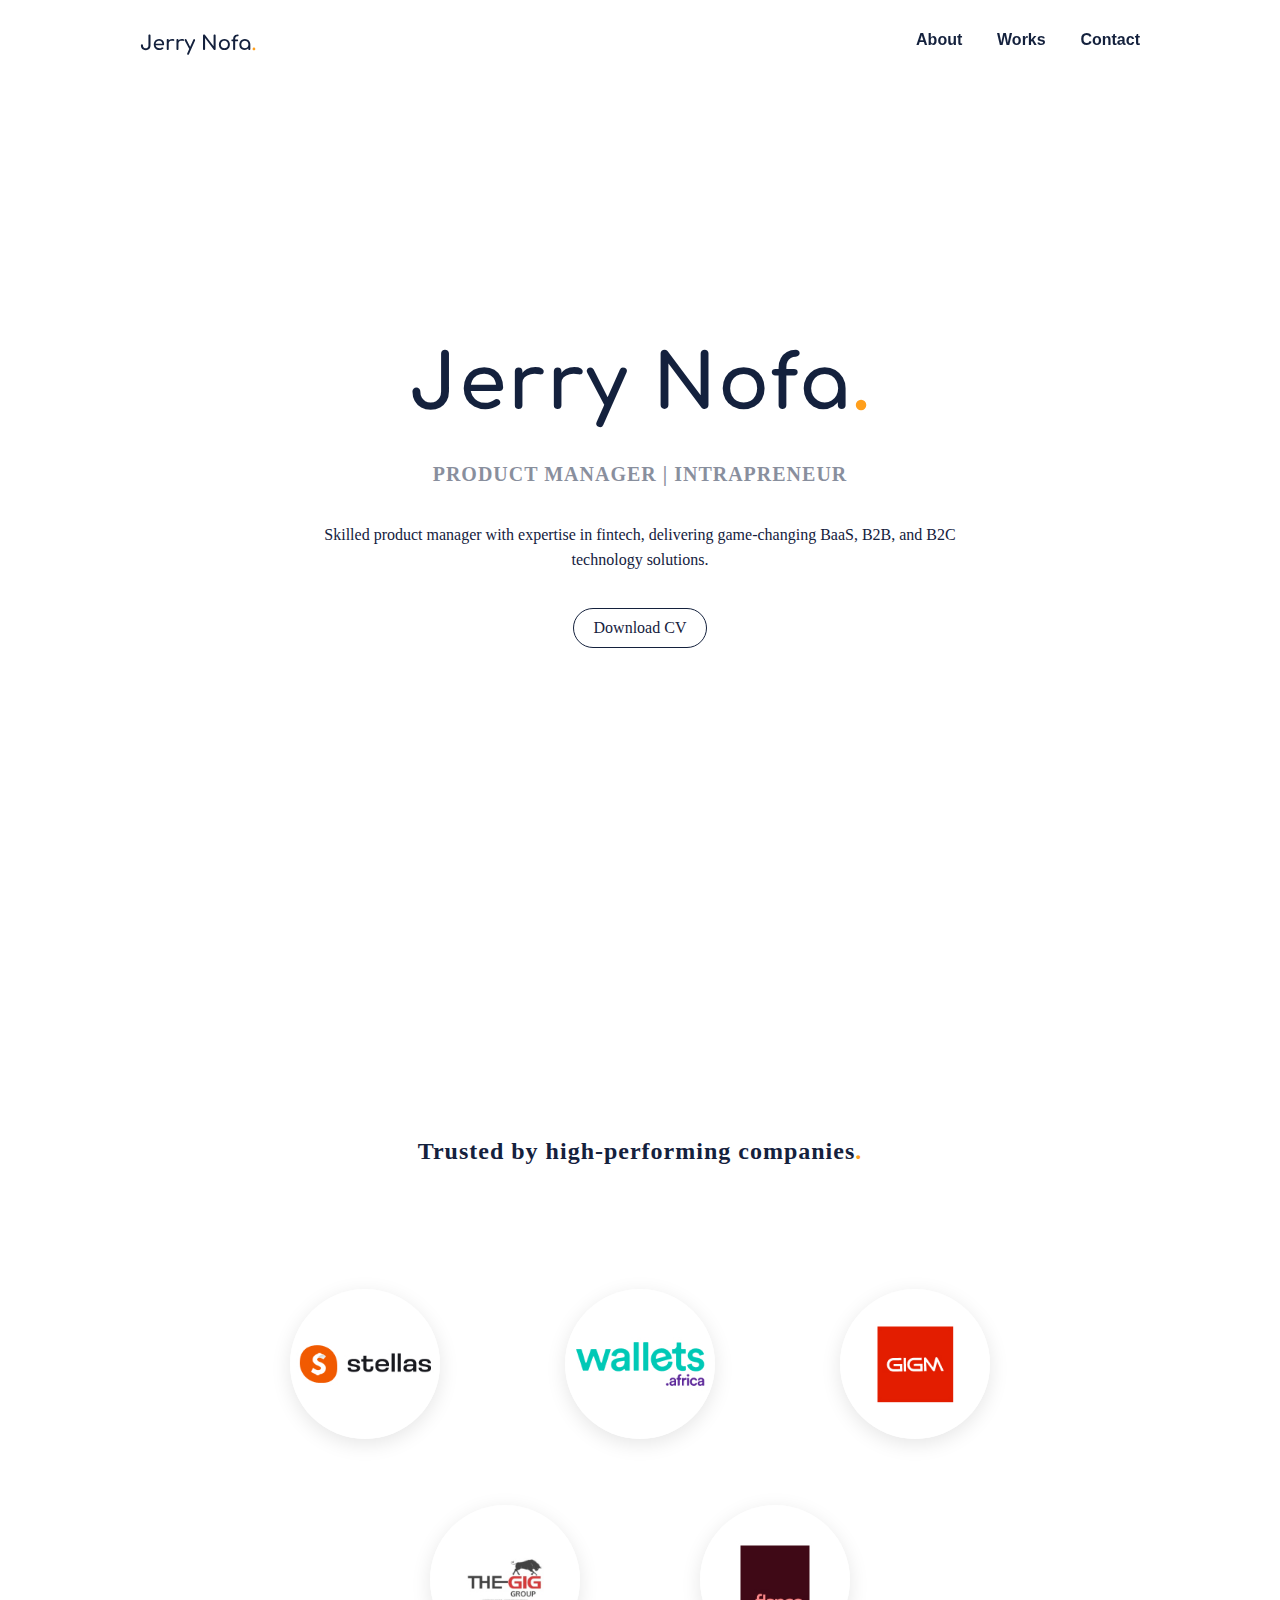
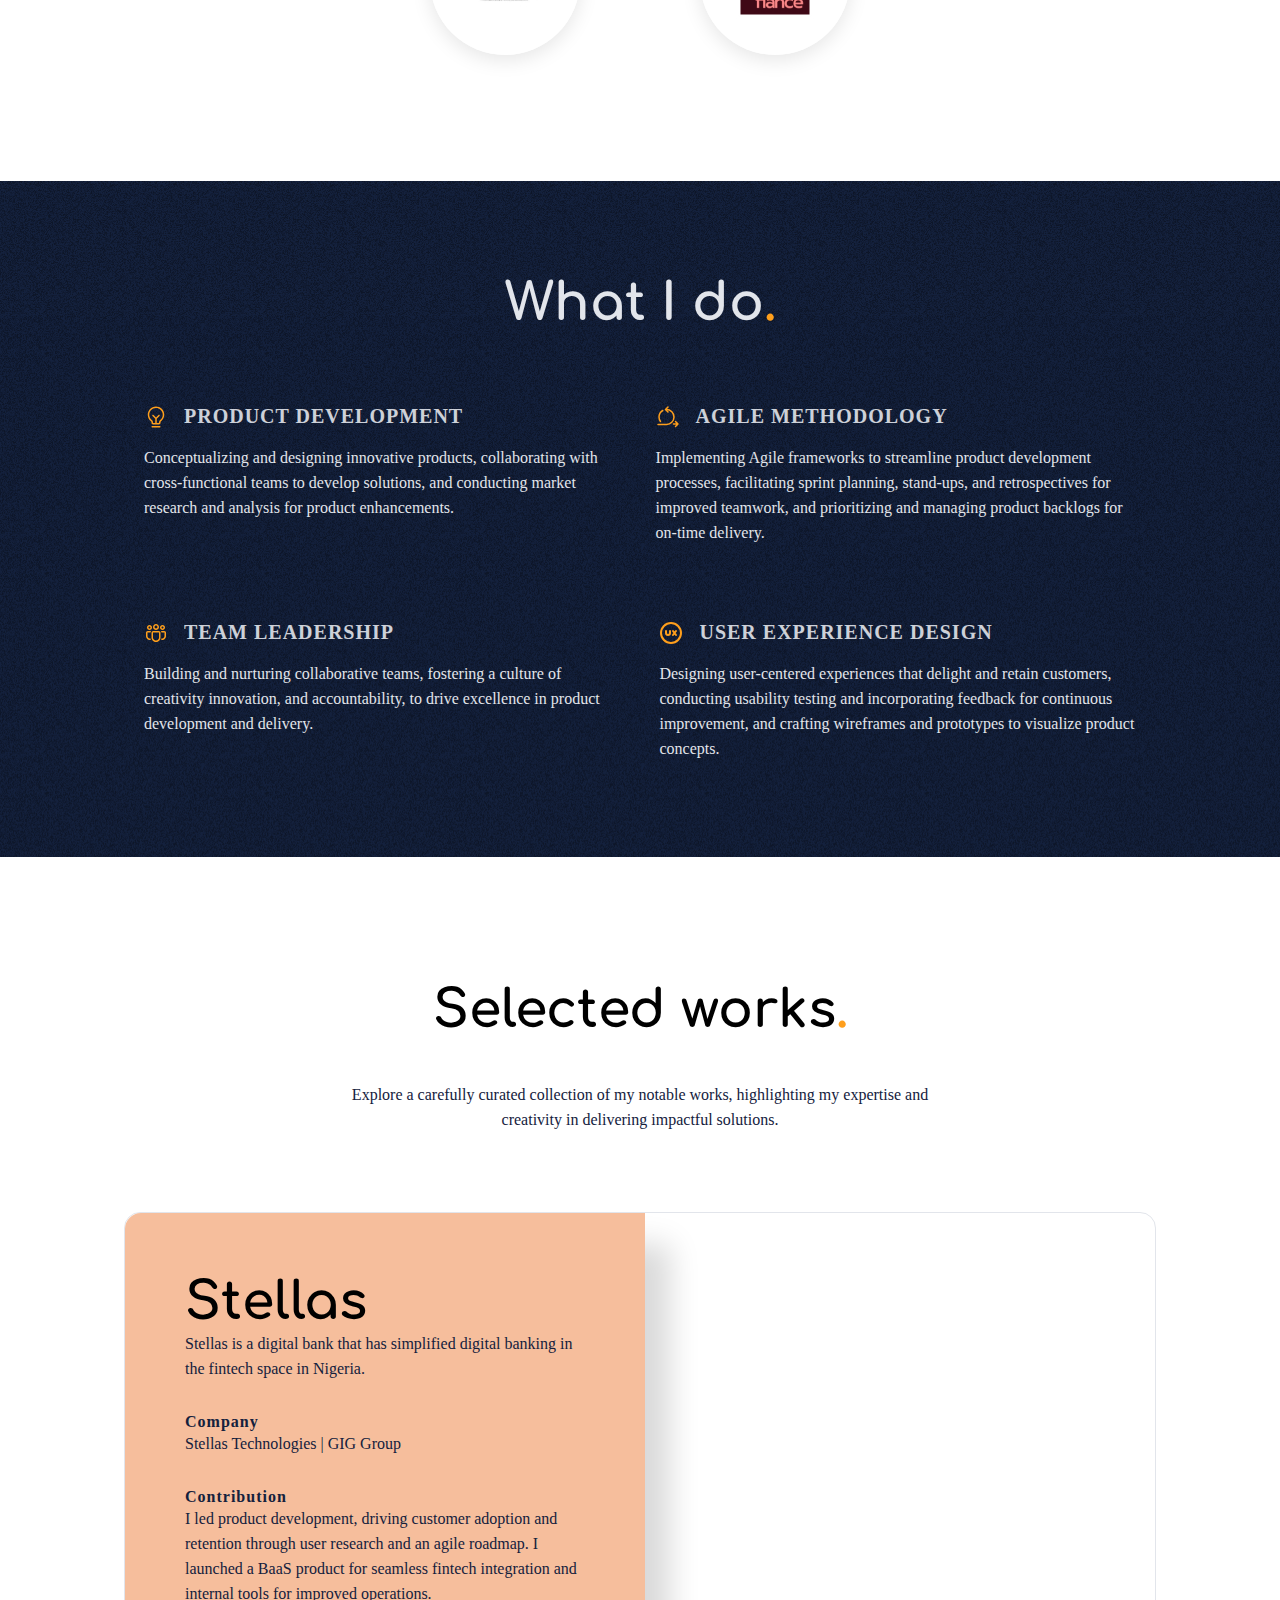
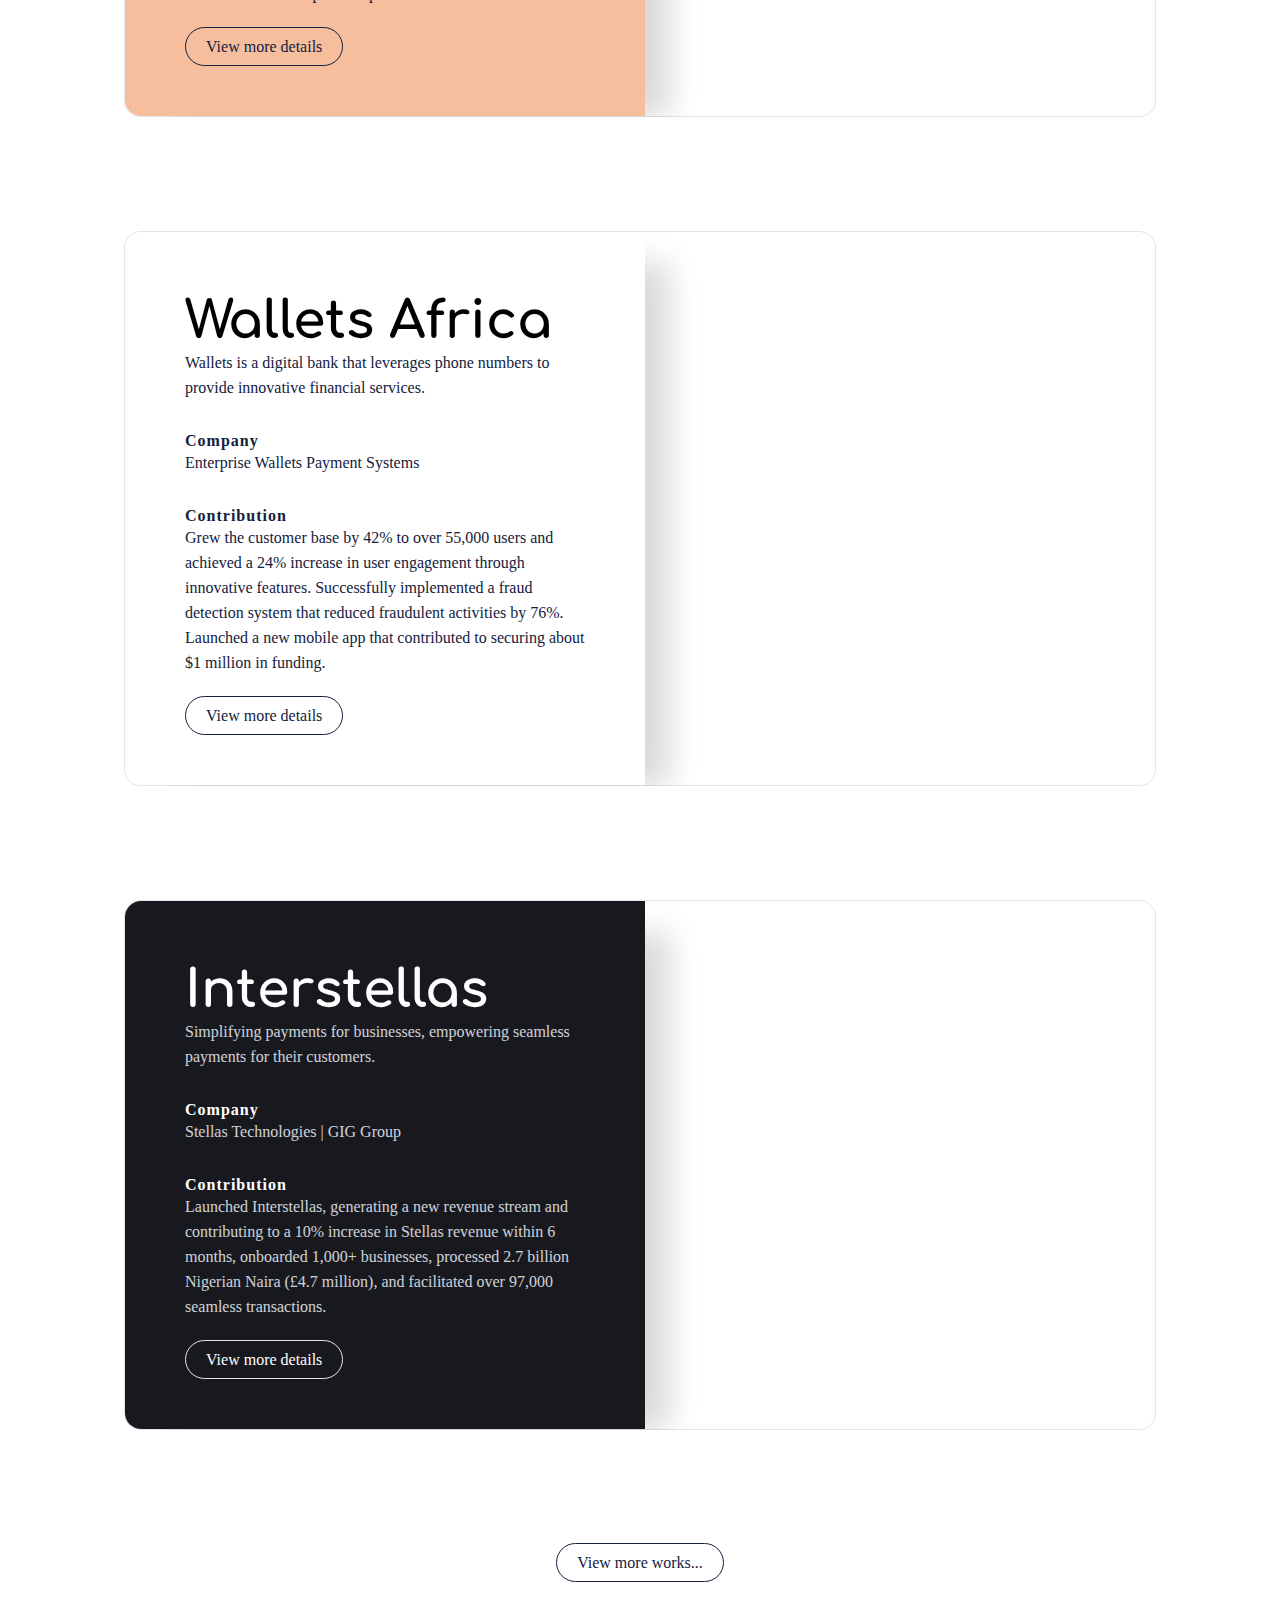
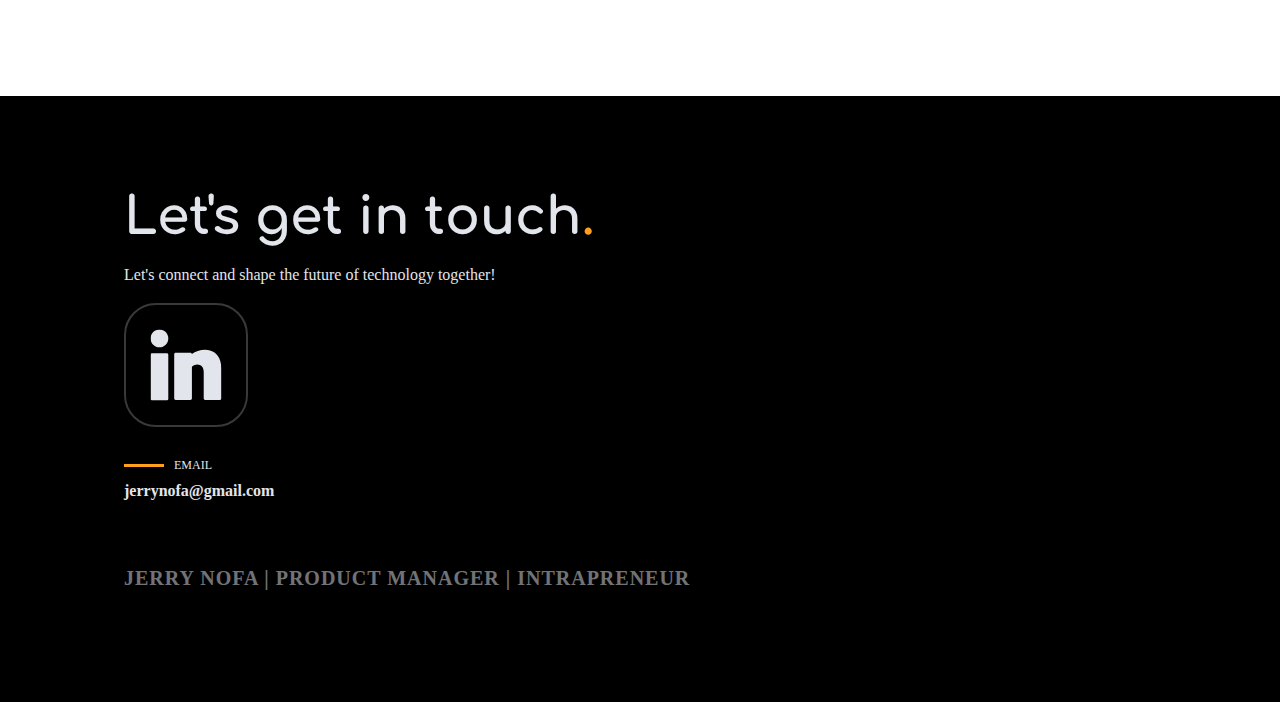
==== index.html @ faca5a25 "Add files via upload" ====
<!DOCTYPE html>
<html lang="en">
<head>
    <meta charset="UTF-8">
    <meta http-equiv="X-UA-Compatible" content="IE=edge">
    <meta name="viewport" content="width=device-width, initial-scale=1.0">
    <title>Jerry Nofa Animashaun - Product Manger Portfolio</title>
    <meta name="keywords" content="Jerry Nofa, Product Manager, Senior Product Manager, Product Lead">
    <meta name="description" content="Explore my portfolio of successful product launches, user-centered designs, and revenue-driven strategies.">
    <meta property="og:title" content="Jerry Nofa Animashaun - Product Manger Portfolio" />
    <meta property="og:type" content="Explore my portfolio of successful product launches, user-centered designs, and revenue-driven strategies." />
    <meta property="og:url" content="https://jerrynofa.com" />
    <meta property="og:image" href="featured-image.jpg" />

    <meta name="twitter:title" content="Jerry Nofa Animashaun - Product Manger Portfolio">
    <meta name="twitter:description" content="Explore my portfolio of successful product launches, user-centered designs, and revenue-driven strategies.">
    <meta name="twitter:image" href=" featured-image.jpg">
    <meta name="twitter:card" content="summary_large_image">


    <!-- <link rel="stylesheet" href="newstyle.css"> -->
    <link rel="stylesheet" href="style.css">
    <link rel="stylesheet" href="mobile.css">
    <link rel="stylesheet" href="tablet.css">
    <link rel="stylesheet" href="large-screen.css">
    <link rel="preconnect" href="https://fonts.googleapis.com">
    <link rel="preconnect" href="https://fonts.gstatic.com" crossorigin>
    <link href="https://fonts.googleapis.com/css2?family=Assistant:wght@300;400;600&display=swap" rel="stylesheet">
    <link rel="stylesheet" type="text/css" href="//fonts.googleapis.com/css?family=Comfortaa" />
    <link href="https://fonts.cdnfonts.com/css/montserrat" rel="stylesheet">
    <link rel="icon" href="favicon.ico">
    <link rel="apple-touch-icon" href="favicon.ico">
    <link rel="shortcut icon" type="image/svg" href="favicon.ico">
                

</head>
<body>

    <header>
        <div class="logo">
            <a href="index.html"><img src="logo.svg" alt="Jerry Nofa"></a>
        </div>
        <div class="nav">
            <ul>
                <li><a href="about.html">About</a></li>
                <li><a href="works.html">Works</a></li>
                <li><a href="contact.html">Contact</a></li>
            </ul>

        </div>    
    </header>
    <main id="showcase">
        <div class="showcase-content">
            <h1 class="l-heading">Jerry  Nofa<span>.</span></h1>
            <!-- <h1 class="l-heading">Animashaun<span>.</span></h1> -->
            <h3>PRODUCT MANAGER 
                | INTRAPRENEUR
            </h3>
            <p>Skilled product manager with expertise in fintech, delivering game-changing BaaS, B2B, and B2C technology solutions.</p>
            <a class="btn" href="https://drive.google.com/file/d/1vL6DTdF79Qw8B9v9uAaAuXHYg80Ve4a2/view?usp=sharing" target="_blank">Download CV</a> 
        </div>
    </main>

<!-- Company Section -->

    <section class="companies-section">
        <!-- <div class="companies-bg">
            <img class="rectangle" src="rectangle.svg" alt="">            
            <img class="mat" src="mat.svg" alt="">
        </div> -->


        <div class="companies-container">
            <div class="company-text-wrapper">
                <h3>Trusted by high-performing companies<span>.</span></h3>
            </div>
            <div class="company-logo-wrapper">
                <div class="company-logo-top">
                    <div class="company-logo-stellas ">
                        <img class="brand-logo" src="logo-stellas.jpg" alt="">
                    </div>
                    <div class="company-logo-wallets">
                        <img class="brand-logo" src="logo-wallets.jpg" alt="">
                    </div>
                    <div class="company-logo-gigm">
                        <img class="brand-logo" src="logo-gigm.jpg" alt="">
                    </div>
                </div>
                <div class="company-logo-bottom">
                    <div class="company-logo-stellas">
                        <img class="brand-logo" src="logo-gig-group.jpg" alt="">
                    </div>
                    <div class="company-logo-wallets">
                        <img class="brand-logo" src="logo-flance.jpg" alt="">
                    </div>
                </div>
            </div>
        </div>

    </section>
    <section id="what">
        <div class="container">
            <h2 class="m-heading text-center">What I do<span>.</span></h2>
            <div class="items">
                <div class="item">
                    <div class="head"><img src="lightbulb-yellow.svg" alt=""><h3 class="text-white"> PRODUCT DEVELOPMENT</h3>
                    </div>
                    
                    <P>Conceptualizing and designing innovative products, collaborating with cross-functional teams to develop solutions, and conducting market research and analysis for product enhancements.</P>
                </div>
                <div class="item">
                    <div class="head">
                        <img src="agile.svg" alt=""><h3 class="text-white">AGILE METHODOLOGY</h3>
                    </div>
                    <p>Implementing Agile frameworks to streamline product development processes, facilitating sprint planning, stand-ups, and retrospectives for improved teamwork, and prioritizing and managing product backlogs for on-time delivery.</p>
            
                </div>
            </div>
            <div class="items">
                <div class="item">
                    <div class="head"><img src="team-yellow.svg" alt=""><h3 class="text-white"> TEAM LEADERSHIP</h3>
                    </div>
                    
                    <P>Building and nurturing collaborative teams, fostering a culture of creativity innovation, and accountability, to drive excellence in product development and delivery.</P>
                </div>
                <div class="item">
                    <div class="head">
                        <img src="ux.svg" alt=""><h3 class="text-white">USER EXPERIENCE DESIGN</h3>
                    </div>
                    <p>Designing user-centered experiences that delight and retain customers, conducting usability testing and incorporating feedback for continuous improvement, and crafting wireframes and prototypes to visualize product concepts.</p>
            
                </div>
            </div>
        </div>

    </section>
    <section class="works">
        <div class="container">
                <div class="main-text">
                    <h2 class="m-heading text-center">Selected works<span>.</span></h2>
                    <p class="text-center">Explore a carefully curated collection of my notable works, highlighting my expertise and creativity in delivering impactful solutions.
                </div>
            <div class="items">
                <div class="items-container">
                    <div class="work-1">
                        <div class="text">
                         <h2 class="m-heading">Stellas</h2>
                            <p>Stellas is a digital bank that has simplified digital banking in the fintech space in Nigeria.</p>
                            <h4 class="p-bold">Company</h4>
                            <p>Stellas Technologies | GIG Group</p>
                            <h4 class="p-bold">Contribution</h4>
                            <p>I led product development, driving customer adoption and retention through user research and an agile roadmap. I launched a BaaS product for seamless fintech integration and internal tools for improved operations.</p>
                            <a class="btn" href="stellas.html">View more details</a>
                        </div>
                        <div class="work-image">
                            <!-- <img src="Stellas-work.jpg" alt="Stellas Bank https://stellasbank.com/ "> -->
                        </div>

                    </div>
                </div>
                <div class="items-container">
                    <div class="work-2">
                        <div class="text">
                         <h2 class="m-heading">Wallets Africa</h2>
                            <p>Wallets is a digital bank that leverages phone numbers to provide innovative financial services.</p>
                            <h4 class="p-bold">Company</h4>
                            <p>Enterprise Wallets Payment Systems</p>
                            <h4 class="p-bold">Contribution</h4>
                            <p>Grew the customer base by 42% to over 55,000 users and achieved a 24% increase in user engagement through innovative features. Successfully implemented a fraud detection system that reduced fraudulent activities by 76%. Launched a new mobile app that contributed to securing about $1 million in funding.</p>
                            <a class="btn" href="wallets-africa.html">View more details</a>
                        </div>
                        <div class="work-image">
                            <!-- <img src="wallets-work.jpg" alt="Wallets Africa https://wallets.africa/ "> -->
                        </div>
                

                    </div>
                </div>
                <div class="items-container">
                    <div class="work-3">
                        <div class="text">
                         <h2 class="m-heading-white">Interstellas</h2>
                            <p class="text-white">Simplifying payments for businesses, empowering seamless payments for their customers.</p>
                            <h4 class="p-bold white">Company</h4>
                            <p class="text-white">Stellas Technologies | GIG Group</p>
                            <h4 class="p-bold white">Contribution</h4>
                            <p class="text-white">Launched Interstellas, generating a new revenue stream and contributing to a 10% increase in Stellas revenue within 6 months, onboarded 1,000+ businesses, processed 2.7 billion Nigerian Naira (£4.7 million), and facilitated over 97,000 seamless transactions.</p>
                            <a class="btn-white" href="interstellas.html">View more details</a>
                        </div>
                        <div class="work-image">
                            <!-- <img src="interstellas-work.jpg" alt="Stellas Bank https://interstellas.stellasbank.com/ Interstellas"> -->
                        </div>
                    </div>
                </div>
            <div class="view-more">
                <a class="btn" href="works.html">View more works...</a>
            </div>

    </section>
    <footer>
        <div class="container">
            <h2 class="m-heading">Let's get in touch<span>.</span></h2>
            <p>Let's connect and shape the future of technology together!</p>
            <div class="social">
                <a href="https://www.linkedin.com/in/jerrynofa/" target="blank"><img src="linkedin.svg" alt="LinkedIn" ></a>
            </div>
            <div class="email">
                <div class="horizontal-line"></div>
                <p>EMAIL</p>
            </div>

            <p class="my-email">jerrynofa@gmail.com</p>
            
            <h3>JERRY NOFA | PRODUCT MANAGER | INTRAPRENEUR</h3>
        </div>
    </footer>

</body>
</html>
---- newstyle.css ----
@import url('https://fonts.googleapis.com/css2?family=Assistant:wght@100;200;300;400;500;600;700&display=swap');

html{
    font-size: 10px;
}
body{
    background-color: #f1f1f1;
    padding: 0;
    margin: 0;
}

/* Utilities */

.text-center{
    text-align: center;
}

.l-heading{
    font-size: 7.6rem;
    font-family: 'comfortaa';
    margin: 0;
    letter-spacing: 2px;
    color: #14213D;
}
.m-heading{
    font-size: 5.2rem;
    font-family: 'comfortaa';
}
.m-heading span{color: #FF9F1C;}
.m-heading-white{
    font-size: 5.2rem;
    font-family: 'comfortaa';
    color: #ffffff;
}
.p-bold{
    margin: 0;
    font-family: 'Montserrat';
    font-size: 1.6rem;
    font-weight: 600;
}

h3{
    font-family: 'Montserrat';
    letter-spacing: 1px;
    font-size: 2rem;
    font-weight: 600;
}

p{
    font-family: 'Montserrat';
    font-size: 1.6rem;
    line-height: 25px;
    color: #14213D;
}
.text-white{
    opacity: 90%;
    color: #E2E5EB;
}
.btn{
    font-family: 'Montserrat';
    font-size: 1.6rem;
    font-weight: 500;
    color: #14213D;
    flex-shrink: 0;
    border-radius: 32px;
    border: solid 1px #14213D;
    text-decoration: none;
    margin: 0;
    padding: 1rem 6rem;
}
.btn-yellow{
    font-family: 'Montserrat';
    font-size: 1.6rem;
    font-weight: 500;
    background-color: #FF9F1C;
    color: #ffffff;
    flex-shrink: 0;
    border-radius: 32px;
    text-decoration: none;
    margin: 0;
    padding: 1rem 6rem;
}
.btn-white{
    font-family: 'Montserrat';
    font-size: 1.6rem;
    font-weight: 600;
    color: #ffffff;
    flex-shrink: 0;
    border-radius: 32px;
    border: solid 1px #E2E5EB;
    text-decoration: none;
    margin: 0;
    padding: 1rem 6rem;
}
.btn:hover{
    background-color: #14213D;
    color: #E2E5EB;
    cursor: pointer;
}


/* nav */

header{
    font-family: 'Montserrat', sans-serif;
    font-weight: 600;
    background-color: #ffffff;
    box-shadow: -1 30 20px #333;
    display: flex;
    justify-content: space-between;
    align-items: center;
    position:fixed;
    z-index: 999;
    width: 100vw;
    height: 8rem;
    background: rgba( 255, 255, 255, 0.6 );
    backdrop-filter: blur( 25px );
    -webkit-backdrop-filter: blur( 8px);
}
.logo{
padding: 10px 0 0 0 ;
margin: 0 0 0 12.4rem;
}
.logo:hover{
    cursor: pointer;
}
.nav{
    margin: 0 12.4rem 0 0;
}

header li{
    display: inline;
    font-size: 1.6rem ;
    font-weight: 600;
}

header a{
    color: #14213D;
    text-decoration: none;
    padding: 0 16px;
    
}
header a:hover{
    opacity: 50%;

}

header ul button{
    border-radius: 32px;
    width: 144px;
    height: 44px;
    flex-shrink: 0;
    color: #ffffff;
    border: 0;
    background-color: #FF9F1C;
    font-size: 1.6rem;
    font-weight: 600;
}

/* Main */

main{
    color: #14213D;
    height: 110vh;
    /* margin: -124px 0 0 0; */
   
}
#showcase .showcase-content{
    display: flex;
    flex-direction: column;
    text-align: center;
    justify-content: center;
    align-items: center;
    height: 100%;
}

.showcase-content span{color: #FF9F1C;}

#showcase .showcase-content h3{
   margin: 3.6rem 0 0 0; 
   opacity: 50%;
}
#showcase .showcase-content p{
   width: 50%;  
   margin: 3.6rem 0; 
}

/* What */

#what{
    /* background: #E2E5EB;    */
    background: url(what-bg-noise.png); 
    color: #E2E5EB;
}
#what p{
    color: #E2E5EB;
    /* opacity: 80%; */
}

#what .items{
    display: grid;
    grid-template-columns: auto auto auto;
}
.item .head{
    display: flex;
}
#what .container{
    /* background: #E2E5EB; */
    max-width: 144rem;
    margin: auto;
}
#what .item{
    margin: 3rem 2rem;
}
.items .head h3{
    margin:0 0 0 1.6rem;
}
#what .container{
    /* padding: 0 12.4rem; */
    overflow: hidden;
    padding: 5rem 12.4rem;
    
}

/* works */

.works{
    max-width: 144rem;
    margin: auto;

}
.works .container .main-text{
    
    width: 50%;
    margin: 0 auto;
    margin-top: 12.4rem;
    padding:0 12.4rem;
}
.works .container{
    /* padding: 0 12.4rem; */
    /* text-align: center; */
    margin-bottom: 12.4rem;
    /* display: block; */
}

.works .items .items-container{
    height: min-content;
    overflow: hidden;
    
}

.works .items .text{
    /* background-color:#F6BE9C; */
    background-color: #ffffff;
    padding: 6rem;
    border-radius: 1.6rem 0 0 1.6rem;
}

.works .items .work-1{
    display: flex;
    /* border: solid 1px #E2E5EB; */
    margin: 6.4rem 12.4rem 0 12.4rem;
}

.works .items .work-1 .text{
    background-color:#F6BE9C;
    /* border-radius: 1.6rem 0 0 1.6rem; */
}

.works .items h2{margin:0;}
.works .items p{margin:0 0 3.2rem 0;}

/* Wallets-Work */
.works .items .work-2{
    display: flex;
    /* border: solid 1px #E2E5EB; */
    margin: 6.4rem 12.4rem 0 12.4rem;
}

.works .items .work-2 .text{
    background-color:#ffffff;
    /* border-radius: 1.6rem 0 0 1.6rem; */
}
.works .work-image img{
    height: 60rem;
    border-radius: 0 1.6rem 1.6rem 0;
}

/* Interstellas-Work */
.works .items .work-3{
    display: flex;
    /* border: solid 1px #E2E5EB; */
    margin: 6.4rem 12.4rem 0 12.4rem;
}

.works .items .work-3 .text{
    background-color:#18191F;
    color: #ffffff;
    /* border-radius: 1.6rem 0 0 1.6rem; */
}


.works .items .work-3 .text p {
    opacity: 90%;
    color: #E2E5EB;
}

.works .items .view-more{
    text-align: center;
    margin-top: 12.4rem;
}

/* Footer */

footer{
    padding: 4.8rem 12.4rem;
    background-color: #000000;
    margin-top: 12.4rem;
}

footer h2{
    color: #E2E5EB;
    margin-bottom: 0;
}
footer p{
    color: #E2E5EB;
}
footer span{
    color: #FF9F1C;
}
footer img:hover{
    cursor: pointer;
    box-shadow: 1px 1px 20px #3a3b3d;
    border-radius: 32px;
}
footer h3{
    color: #E2E5EB;
    opacity: 0.5;
    margin: 6.4rem 0;
}



/* Works Page */

.all-works .text{
    padding: 16rem 12.4rem 0 12.4rem;
}
.all-works .text h3{opacity: 50%;}

.all-works .items-container, .works .items-container{
    margin-bottom: 5rem;
}
.works .items .work-4{
    display: flex;
    /* border: solid 1px #E2E5EB; */
    margin: 6.4rem 12.4rem 0 12.4rem;
}
.works .items .work-4 .text{
    background-color:#6694AD;
    color: #ffffff;
    /* border-radius: 1.6rem 0 0 1.6rem; */
}
.works .items .work-4 .text p {
    opacity: 90%;
    color: #E2E5EB;
}
.works .items .work-5{
    display: flex;
    /* border: solid 1px #E2E5EB; */
    margin: 6.4rem 12.4rem 0 12.4rem;
}
.works .items .work-5 .text{
    background-color:#F6BE9C;
    /* border-radius: 1.6rem 0 0 1.6rem; */
}

.works .items .work-6{
    display: flex;
    /* border: solid 1px #E2E5EB; */
    margin: 6.4rem 12.4rem 0 12.4rem;
}
.works .items .work-6 .text{
    background-color:#3d0814;
    color: #ffffff;
    /* border-radius: 1.6rem 0 0 1.6rem; */
}
.works .items .work-6 .text p{
    opacity: 90%;
    color: #E2E5EB;
}

.works .items .work-7{
    display: flex;
    margin: 6.4rem 12.4rem 0 12.4rem;
}

.works .items .work-7 .text{
    background-color:#3d0814;
    color: #ffffff;
    width: 44%;
    height: 100%;
    z-index: 1;
    box-shadow: 40px 16px 30px rgba(0, 0, 0, 0.25);
    flex-grow: 2;

}

.works .items .items-container .work-7 .work-image{
    background: url(Stellas-work.jpg);
    width: 56%;
    background-repeat: no-repeat;
    background-position: center;
    background-size: cover;
    border-radius: 0 1.6rem 1.6rem 0;
    flex-grow: 1;
}



.works .items .work-1 .text, .works .items .work-2 .text, .works .items .work-3 .text, .works .items .work-4 .text, .works .items .work-5 .text, .works .items .work-6 .text{
    z-index: 1;
    box-shadow: 40px 16px 30px rgba(0, 0, 0, 0.25);
    overflow: hidden;
}

/* Individual Work Pages */

.work-banner{
    margin-top: 5rem;
    background-image: url('stellas-banner.jpg');
    background-repeat: no-repeat;
    min-height: 45vh;
    background-size: cover;
    box-shadow: 0px 5px 20px 0px rgba(0, 0, 0, 0.20);
}
.all-works .role{
    padding: 10rem 12.4rem 0 12.4rem;
}




/* About Page */
.about .text{
    padding: 16rem 12.4rem 0 12.4rem;
}
.about-container .text h3{
    opacity: 50%;
    margin-top: 0;
}
.about-container{
    display: flex;
    margin: 12.4rem;
    gap: 10rem;
}
.about-container .text{
    width: 50%;
}
.about-container .images{
    width: 50%;
}
.about-container .images .about-picture{
    position: absolute;
    position: relative;
    width: 100%;
    height: 100%;
    background: url(jerry-pic1.jpeg);
    background-size: cover;
    background-repeat: no-repeat;
    background-position: center;
    object-fit: cover;
}
.about-container .images .about-picture2{
    position: absolute;
    position: relative;
    width: 100%;
    height: 100%;
    background: url(jerry-pic2.jpeg);
    background-size: cover;
    background-repeat: no-repeat;
    background-position: center;
    object-fit: cover;
}



/* .about-container .images .about-picture img{
    position: absolute;
    position: relative;
    width: 100%;
    height: 100%;
    background: url(jerry-pic1.jpeg);
    background-size: cover;
    background-repeat: no-repeat;
    background-position: center;
    object-fit: cover;
}
.about-container .images .about-picture2 img{
    position: absolute;
    position: relative;
    width: 100%;
    height: 100%;
    background: url(jerry-pic1.jpeg);
    background-size: cover;
    background-repeat: no-repeat;
    background-position: center;
    object-fit: cover;
} */
.about-container .images .about-picture img{
    overflow: clip;
}

.about-container .images{
    gap: 2rem;
    display: flex;
    flex-direction: column;

}

/* .view-works{
    padding: 12.4rem 12.4rem 0 12.4rem;
} */

.view-works .head{
    justify-content: center;
    align-items: center;
    display: flex;
    gap: 2rem;
}
.view-works a{
    text-decoration: none;
    color: #14213D;
}

.view-works .p{
    max-width: 35%;
    text-align: center;
    margin: auto;
}
.view-works .head:hover{
    cursor: pointer;
    background: #E2E5EB;
    color: #FF9F1C;
}
.view-works .head svg{
    width: 10rem;
    height: 10rem;
}
.about-sub{
    text-align: center;
    width: 50%;
    margin: 5rem auto;
}
.about-sub h3{
    opacity: 50%;
}
.about-sub .text span{
    font-weight: 700;
}
---- style.css ----
@import url('https://fonts.googleapis.com/css2?family=Assistant:wght@100;200;300;400;500;600;700&display=swap');

html{
    font-size: 10px;
}
body{
    /* background-color: #f1f1f1; */
    padding: 0;
    margin: 0;
}

/* Utilities */

.text-center{
    text-align: center;
}
.dark-bg{
    background-color: #000000;
}
.ghost-mode-bg{
    background-color: #18191F; 
}

.l-heading{
    font-size: 7.6rem;
    font-family: 'comfortaa';
    margin: 0;
    letter-spacing: 2px;
    color: #14213D;
}
.l-heading-cntr{
    font-size: 7.6rem;
    font-family: 'comfortaa';
    margin: 0;
    letter-spacing: 2px;
    color: #14213D;
}
.m-heading{
    font-size: 5.2rem;
    font-family: 'comfortaa';
}
.m-heading span{color: #FF9F1C;}
.m-heading-white{
    font-size: 5.2rem;
    font-family: 'comfortaa';
    color: #ffffff;
}
.p-bold{
    margin: 0;
    font-family: 'Montserrat';
    font-size: 1.6rem;
    font-weight: 600;
}

.img-format{
    border: solid 1px #E2E5EB;
    border-radius: 1.6rem;
}


h3{
    font-family: 'Montserrat';
    letter-spacing: 1px;
    font-size: 2rem;
    font-weight: 600;
    color: #14213D;
}
h4{
    font-family: 'Montserrat';
    letter-spacing: 1px;
    font-size: 1.6rem;
    font-weight: 600;
    color: #14213D;
}

p{
    font-family: 'Montserrat';
    font-size: 1.6rem;
    line-height: 25px;
    color: #14213D;
}
.caption{
    font-family: 'Montserrat';
    font-size: 1.2rem;
    line-height: 15px;
    color: #14213D;
    opacity: 50%;
    max-width: 40%;
    margin: auto;
}
.text-white{
    opacity: 90%;
    color: #E2E5EB;
}
.text-dark{
    color: #14213D;
}
.white{
    color: #ffffff;
}
.btn{
    font-family: 'Montserrat';
    font-size: 1.6rem;
    font-weight: 500;
    color: #14213D;
    flex-shrink: 0;
    border-radius: 32px;
    border: solid 1px #14213D;
    text-decoration: none;
    margin: 0;
    padding: 1rem 2rem;
    transition: 200ms;
}
.btn-yellow{
    font-family: 'Montserrat';
    font-size: 1.6rem;
    font-weight: 500;
    background-color: #FF9F1C;
    color: #ffffff;
    flex-shrink: 0;
    border-radius: 32px;
    text-decoration: none;
    margin: 0;
    padding: 1rem 2rem;
}
.btn-white{
    font-family: 'Montserrat';
    font-size: 1.6rem;
    font-weight: 500;
    color: #ffffff;
    flex-shrink: 0;
    border-radius: 32px;
    border: solid 1px #E2E5EB;
    text-decoration: none;
    margin: 0;
    padding: 1rem 2rem;
}
.btn:hover{
    background-color: #14213D;
    color: #E2E5EB;
    cursor: pointer;
    transition: 200ms;
}
.btn-white:hover{
    /* background-color: #FF9F1C; */
    color: #FF9F1C;
    border: solid 1px #FF9F1C;
    cursor: pointer;
    transition: 200ms;
}
.yellow-dot{color: #FF9F1C;}

.works .items .text{
    width: 44%;
    height: 100%;
    z-index: 1;
    /* box-shadow: 20px 0px 20px -15px rgba(0, 0, 0, 0.75); */
    box-shadow: 40px 16px 30px -15px rgba(0, 0, 0, 0.15);
    background-color: #ffffff;
    padding: 6rem;
    border-radius: 1.6rem 0 0 1.6rem;
}

.works .items .items-container .work-image{
    width: 56%;
    background-repeat: no-repeat;
    background-position: center;
    background-size: cover;
    border-radius: 0 1.6rem 1.6rem 0;
}


/* nav */

header{
    font-family: 'Montserrat', sans-serif;
    font-weight: 600;
    background-color: #ffffff;
    box-shadow: -1 30 20px #333;
    display: flex;
    justify-content: space-between;
    align-items: center;
    position:fixed;
    z-index: 999;
    width: 100vw;
    height: 8rem;
    background: rgba( 255, 255, 255, 0.6 );
    backdrop-filter: blur( 25px );
    -webkit-backdrop-filter: blur( 8px);
}
.logo{
padding: 10px 0 0 0 ;
margin: 0 0 0 12.4rem;
}
.logo:hover{
    cursor: pointer;
}
.nav{
    margin: 0 12.4rem 0 0;
}

header li{
    display: inline;
    font-size: 1.6rem ;
    font-weight: 600;
}

header a{
    color: #14213D;
    text-decoration: none;
    padding: 0 16px;
    
}
header a:hover{
    opacity: 50%;

}

header ul button{
    border-radius: 32px;
    width: 144px;
    height: 44px;
    flex-shrink: 0;
    color: #ffffff;
    border: 0;
    background-color: #FF9F1C;
    font-size: 1.6rem;
    font-weight: 600;
}

/* Main */

main{
    color: #14213D;
    height: 110vh;
    /* margin: 124px 0 0 0; */
   
}
#showcase .showcase-content{
    display: flex;
    flex-direction: column;
    text-align: center;
    justify-content: center;
    align-items: center;
    height: 100%;
}

.showcase-content span{color: #FF9F1C;}

#showcase .showcase-content h3{
   margin: 3.6rem 0 0 0; 
   opacity: 50%;
}
#showcase .showcase-content p{
   width: 50%;  
   margin: 3.6rem 0; 
}

/* Companies */
.companies-section{
    background-color: #ffffff;
    text-align: center;
    position: relative;

}

.company-logo-wrapper{
    max-width: 70rem;
    margin: auto;
}
/* .rectangle{
    position: absolute;
    top: 15rem;
    left: 2rem;
    height: auto;
    max-width: 100%;
}
.mat{
    position: absolute;
    top: 10vh;
    left: 65vw;
    
} */

.companies-container{
    padding: 12.4rem 12.4rem;
    max-width: 60%;
    margin: auto;
}
.company-text-wrapper{margin-bottom:12.4rem;}
.company-text-wrapper h3{font-size: 2.4rem;}
.company-text-wrapper span{color: #FF9F1C;}
.company-logo-top{
    display: flex;
    justify-content: space-between;
    align-items: center;
    margin-bottom: 6.4rem;
}
.company-logo-bottom{
    display: flex;
    justify-content: space-between;
    align-items: center;
    max-width: 60%;
    margin: auto;

}


.brand-logo{
    border-radius: 50%;
    box-shadow: 0px 5px 20px 0px rgba(0, 0, 0, 0.10);
    width: 15rem;
    height: 15rem;
}




/* What */

#what{
    /* background: #E2E5EB;    */
    background: url(what-bg-noise.png); 
    color: #E2E5EB;
}
#what p{
    color: #E2E5EB;
    /* opacity: 80%; */
}

#what .items{
    display: grid;
    grid-template-columns: auto auto auto;
}
.item .head{
    display: flex;
}
#what .container{
    /* background: #E2E5EB; */
    max-width: 144rem;
    margin: auto;
}
#what .item{
    margin: 3rem 2rem;
}
.items .head h3{
    margin:0 0 0 1.6rem;
}
#what .container{
    /* padding: 0 12.4rem; */
    overflow: hidden;
    padding: 5rem 12.4rem;
    
}

/* works */

.works{
    max-width: 144rem;
    margin: auto;

}
.works .container .main-text{
    
    width: 50%;
    margin: 0 auto;
    margin-top: 12.4rem;
    padding:0 12.4rem;
}
.works .container{
    /* padding: 0 12.4rem; */
    /* text-align: center; */
    margin-bottom: 12.4rem;
    /* display: block; */
}

.works .items .items-container{
    height: min-content;
    overflow: hidden;
    
}

/* .works .items .text{
    background-color: #ffffff;
    padding: 6rem;
    border-radius: 1.6rem 0 0 1.6rem;
} */

.works .items .work-1{
    display: flex;
    margin: 6.4rem 12.4rem 0 12.4rem;
}

.works .items .work-1 .text{
    background-color:#F6BE9C;
}
.works .items .items-container .work-1 .work-image{
    background: url(stellas-work.jpg);
    width: 56%;
    background-repeat: no-repeat;
    background-position: center;
    background-size: cover;
    border-radius: 0 1.6rem 1.6rem 0;
}

.works .items h2{margin:0;}
.works .items p{margin:0 0 3.2rem 0;}

/* Wallets-Work */
.works .items .work-2{
    display: flex;
    margin: 6.4rem 12.4rem 0 12.4rem;
}

.works .items .work-2 .text{
    background-color:#ffffff;
}
.works .items .items-container .work-2 .work-image{
    background: url(wallets-work.jpg);
    width: 56%;
    background-repeat: no-repeat;
    background-position: center;
    background-size: cover;
    border-radius: 0 1.6rem 1.6rem 0;
}

/* Interstellas-Work */
.works .items .work-3{
    display: flex;
    margin: 6.4rem 12.4rem 0 12.4rem;
}

.works .items .work-3 .text{
    background-color:#18191F;
    color: #ffffff;
}


.works .items .work-3 .text p {
    opacity: 90%;
    color: #E2E5EB;
}
.works .items .items-container .work-3 .work-image{
    background: url(interstellas-work.jpg);
    width: 56%;
    background-repeat: no-repeat;
    background-position: center;
    background-size: cover;
    border-radius: 0 1.6rem 1.6rem 0;
}

.works .items .view-more{
    text-align: center;
    margin-top: 12.4rem;
}

/* Footer */

footer{
    padding: 4.8rem 12.4rem;
    background-color: #000000;
    margin-top: 12.4rem;
}

footer h2{
    color: #E2E5EB;
    margin-bottom: 0;
}
footer p{
    color: #E2E5EB;
}
footer span{
    color: #FF9F1C;
}
footer img:hover{
    cursor: pointer;
    box-shadow: 1px 1px 20px #3a3b3d;
    border-radius: 32px;
    transition: 400ms;
    scale: 1.05;
}
footer img{transition: 400ms;}

footer h3{
    color: #E2E5EB;
    opacity: 0.5;
    margin: 6.4rem 0;
}
footer .email{
    margin-top: 2.4rem;
    display: flex;
    align-items: center;
}
footer .email p{
    font-size: 1.2rem;
    font-weight: 200;
    margin: 0;}
.horizontal-line{
    width: 4rem;
    height: 0.3rem;
    background-color: #FF9F1C;
    margin-right: 1rem;
}
.dark-underline{
    width:4rem;
    height: 0.3rem;
    background-color: #14213D;
    margin-top: 0.5rem;
}
.white-underline{
    width: inherit;
    height: 0.3rem;
    background-color: #E2E5EB;
    margin-top: 0.5rem;
}
.my-email{
    font-weight:600;
    margin: 0;}


/* Works Page */

.works .items .work-1, .works .items .work-2, .works .items .work-3, .works .items .work-4, .works .items .work-5, .works .items .work-6, .works .items .work-7, .works .items .work-8{
    border: solid 1px #E2E5EB;
    border-radius: 1.6rem;
}


.all-works .text{
    padding: 16rem 12.4rem 0 12.4rem;
}
.all-works .text h3{opacity: 50%;}

.all-works .items-container, .works .items-container{
    margin-bottom: 5rem;
}
.works .items .work-4{
    display: flex;
    /* border: solid 1px #E2E5EB; */
    margin: 6.4rem 12.4rem 0 12.4rem;
}
.works .items .work-4 .text{
    background-color:#6694AD;
    color: #ffffff;
    /* border-radius: 1.6rem 0 0 1.6rem; */
}
.works .items .work-4 .text p {
    opacity: 90%;
    color: #E2E5EB;
}

.works .items .items-container .work-4 .work-image{
    background: url(gigm-work.jpg);
    width: 56%;
    background-repeat: no-repeat;
    background-position: center;
    background-size: cover;
    border-radius: 0 1.6rem 1.6rem 0;
}


.works .items .work-5{
    display: flex;
    margin: 6.4rem 12.4rem 0 12.4rem;
}
.works .items .work-5 .text{
    background-color:#F6BE9C;
}
.works .items .items-container .work-5 .work-image{
    background: url(interstellas-work.jpg);
    width: 56%;
    background-repeat: no-repeat;
    background-position: center;
    background-size: cover;
    border-radius: 0 1.6rem 1.6rem 0;
}

.works .items .work-6{
    display: flex;
    margin: 6.4rem 12.4rem 0 12.4rem;
}
.works .items .work-6 .text{
    background-color:#3d0814;
    color: #ffffff;
}
.works .items .items-container .work-6 .work-image{
    background: url(flance-work.jpg);
    width: 56%;
    background-repeat: no-repeat;
    background-position: center;
    background-size: cover;
    border-radius: 0 1.6rem 1.6rem 0;
}



.works .items .work-7{
    display: flex;
    margin: 6.4rem 12.4rem 0 12.4rem;
}

.works .items .work-7 .text{
    background-color: #202030;
    color: #ffffff;
}

.works .items .items-container .work-7 .work-image{
    background: url(ghostmode-work.jpg);
    width: 56%;
    background-repeat: no-repeat;
    background-position: center;
    background-size: cover;
    border-radius: 0 1.6rem 1.6rem 0;
}
.works .items .work-8{
    display: flex;
    margin: 6.4rem 12.4rem 0 12.4rem;
}

.works .items .work-8 .text{
    background-color: #158895;
    color: #ffffff;
}

.works .items .items-container .work-8 .work-image{
    background: url(Stellas-work.jpg);
    width: 56%;
    background-repeat: no-repeat;
    background-position: center;
    background-size: cover;
    border-radius: 0 1.6rem 1.6rem 0;
}



/* .works .items .work-1 .text, .works .items .work-2 .text, .works .items .work-3 .text, .works .items .work-4 .text, .works .items .work-5 .text, .works .items .work-6 .text{
    z-index: 1;
    box-shadow: 40px 16px 30px rgba(0, 0, 0, 0.25);
    overflow: hidden;
} */

/* Individual Work Pages */

/* .work-banner{
    margin-top: 5rem;
    background-image: url('stellas-banner.jpg');
    background-repeat: no-repeat;
    min-height: 45vh;
    background-size: cover;
    box-shadow: 0px 5px 20px 0px rgba(0, 0, 0, 0.20);
} */
.all-works .role{
    padding: 10rem 12.4rem 0 12.4rem;
}

/* Featured Work */

.featured-work ul{
    font-family: 'Montserrat';
    font-size: 1.6rem;
    line-height: 25px;
    color: #14213D;
}
.featured-work .text{
    padding: 16rem 12.4rem 6.4rem 12.4rem;
    text-align: center;
    background-color: #000000;
    color: #E2E5EB;
}
.featured-work h1{color: #E2E5EB;}
.featured-work .img{
    margin-top: 6.4rem;
    /* max-width: 80%; */
    text-align: center;
    margin-left: auto;
    margin-right: auto;
}
.featured-work a{
    color: inherit;
}

.mobile-image{
    width: 25%;
    height: auto;
}
.featured-work .img img{
    width: 50%;
    height: auto;
}

.contribution-img{
    margin-top: 6.4rem;
    text-align: center;
    margin-left: auto;
    margin-right: auto;
   
}

.contribution-img img{
    width: 40%;
    height: auto;
}


.featured-work .info{
    display: flex;
    justify-content: center;
    text-align: left;
    max-width: 50%;
    margin: auto;
}
.featured-work .info .sub-info{
    padding: 2.4rem;
}

.featured-work .intro{
    text-align: left;
    max-width: 50%;
    margin: auto;
}
.featured-work .solution{
    text-align: left;
    max-width: 50%;
    margin-top:12.4rem ;
    margin-left: auto;
    margin-right: auto;
}
.featured-work .contribution{
    text-align: left;
    max-width: 50%;
    margin-top:12.4rem ;
    margin-left: auto;
    margin-right: auto;
}
.confidentiality-note{
    background-color: #000000;
    padding: 2.4rem;
    border-radius: 1.6rem;
}

.more-works-bottom .works-bottom{
    display: flex;
    align-items: center;
}
.vertical-line{
    width: 0.3rem;
    height: 4rem;
    background-color: #FF9F1C;
    margin-right: 1rem;
}

.more-works-bottom{
    justify-content: center;
    max-width: 90%;
    margin-top:12.4rem ;
    margin-left: auto;
    margin-right: auto;
}
.more-works-bottom p{
    margin: 0;
}
.more-works-bottom{
    display: flex;
    align-items: center;
}
.more-works-bottom .works-gallery-btn{
    margin: 2.4rem 0 2.4rem 6.4rem;
    display: flex;
}
.more-works-bottom .works-gallery-btn a{
    margin-right: 6.4rem;
    font-family: 'Montserrat';
    font-size: 1.6rem;
    font-weight: 500;
    text-decoration: none;
}
/* .more-works-bottom .works-gallery-btn a:hover{
    color: #FF9F1C;
} */




/* About Page */
.about .text{
    padding: 16rem 12.4rem 0 12.4rem;
}
.about-container .text h3{
    opacity: 50%;
    margin-top: 0;
}
.about-container{
    display: flex;
    margin: 12.4rem;
    gap: 10rem;
}

.about-container .text{
    width: 50%;
}
.about-container .images{
    width: 50%;
}
.about-container .images .about-picture{
    position: absolute;
    position: relative;
    width: 100%;
    height: 100%;
    background: url(jerry-pic1.jpeg);
    background-size: cover;
    background-repeat: no-repeat;
    background-position: center;
    object-fit: cover;
}
.about-container .images .about-picture2{
    position: absolute;
    position: relative;
    width: 100%;
    height: 100%;
    background: url(jerry-pic2.jpeg);
    background-size: cover;
    background-repeat: no-repeat;
    background-position: center;
    object-fit: cover;
}



/* .about-container .images .about-picture img{
    position: absolute;
    position: relative;
    width: 100%;
    height: 100%;
    background: url(jerry-pic1.jpeg);
    background-size: cover;
    background-repeat: no-repeat;
    background-position: center;
    object-fit: cover;
}
.about-container .images .about-picture2 img{
    position: absolute;
    position: relative;
    width: 100%;
    height: 100%;
    background: url(jerry-pic1.jpeg);
    background-size: cover;
    background-repeat: no-repeat;
    background-position: center;
    object-fit: cover;
} */
.about-container .images .about-picture img{
    overflow: clip;
}

.about-container .images{
    gap: 2rem;
    display: flex;
    flex-direction: column;

}

/* .view-works{
    padding: 12.4rem 12.4rem 0 12.4rem;
} */

.view-works .head{
    justify-content: center;
    align-items: center;
    display: flex;
    gap: 2rem;
}
.view-works a{
    text-decoration: none;
    color: #14213D;
}

.view-works .p{
    max-width: 35%;
    text-align: center;
    margin: auto;
}
.view-works .head:hover{
    cursor: pointer;
    background: #E2E5EB;
    color: #FF9F1C;
}
.view-works .head svg{
    width: 10rem;
    height: 10rem;
}
.about-sub{
    text-align: center;
    width: 50%;
    margin: 5rem auto;
}
.about-sub h3{
    opacity: 50%;
}
.about-sub .text span{
    font-weight: 700;
}


/* Contact Page */

.contact .text{
    padding: 16rem 12.4rem 2.4rem 12.4rem;
}
.contact .text span{color: #FF9F1C;}
.contact .text p{width: 40%;}
section .contact-container{
    display: flex;
    gap: 6.4rem;
    align-items: center;
    justify-content: center;
    padding: 0 12.4rem;
}
section .contact-container .contact-linkedin{
    background: #ffffff;
    border: solid 1.5px #E2E5EB;
    border-radius: 16px;
    width: 50%;
    text-align: center;
    padding: 6.4rem;
    box-shadow: 0px 5px 20px 0px rgba(0, 0, 0, 0.05);
    transition: 400ms;
}

section .contact-container .contact-email{
    background: #ffffff;
    border: solid 1.5px #E2E5EB;
    border-radius: 16px;
    width: 50%;
    text-align: center;
    padding: 6.4rem;
    box-shadow: 0px 5px 20px 0px rgba(0, 0, 0, 0.05);
    transition: 400ms;
}
section .contact-container .contact-email:hover{
    cursor: pointer;
    box-shadow: 0px 15px 70px 0px rgba(0, 0, 0, 0.07);
    width: 50%;
    transition: 400ms;
    scale: 1.05;
}
section .contact-container .contact-linkedin:hover{
    cursor: pointer;
    box-shadow: 0px 15px 70px 0px rgba(0, 0, 0, 0.07);
    width: 50%;
    transition: 400ms;
    scale: 1.05;
}
---- mobile.css ----
@media (max-width: 600px) {

    header{
        flex-direction: column;
        height:fit-content;  
    }
    header .nav ul{
        padding: 0;
    }
    header li{
        font-size: 1.4rem;
    }
    main{
        height: 90vh;
    }
    .logo{
        margin: 2rem 0;
    }
    .nav{
        margin: 0;
    }
    #showcase .showcase-content{
        padding-top:6.4rem;
    }
    .l-heading{
        font-size: 4.8rem;
    }
    .m-heading{font-size: 3.2rem;}
    .m-heading-white{font-size: 3.2rem;}
    h3{font-size: 1.4rem;}
    p{font-size: 1.4rem}
    .p-bold{font-size: 1.4rem;}
    #showcase .showcase-content p{
        width: 80%;  
        margin: 3.6rem 0; 
     }
     .btn{
        font-size: 1.4rem;
        padding: 1rem 2rem;
     }
     .btn-white{
        font-size: 1.4rem;
        padding: 1rem 2rem;
     }

     /* Companies */
    
     .companies-container{
        padding: 6.4rem 2.4rem;
     }
     .company-text-wrapper{
        margin-bottom: 6.4rem;
     }
     .company-text-wrapper h3{font-size: 1.4rem;}
     .company-logo-top{
        margin-bottom: 3.2rem;
     }
     .brand-logo{
        width: 6rem;
        height: 6rem;
    }

    .company-logo-wrapper{
        max-width: 90%;
    }
    /* .mat{
        scale: 0.3;
        
    } */
     
     #what .container{
        /* padding: 0 12.4rem; */
        overflow: hidden;
        padding: 5rem 0;
        
    }
     #what .items{
        display: flex;
        flex-direction: column;
    }
     #what .item{
        margin: 2rem 2.4rem;
    }
    .works .items .items-container{
        overflow: visible;
        height:fit-content;
    }
    .works .container .main-text{
        width: 80%;
        padding: 0;
        margin-top: 10rem;
    }
    .works .container{
        margin-bottom: 0;
    }
    .works .items img{
        display: none;
    }
    .works .items .p{
        padding: 0 0 2.4rem 0;
    }
    .works .items .text{
        padding: 2.4rem
    }

    .works .items .work-1, .works .items .work-2, .works .items .work-3, .works .items .work-4, .works .items .work-5, .works .items .work-6, .works .items .work-7, .works .items .work-8{
        margin: 2.4rem 2.4rem 0 2.4rem;
    }

    .works .items .work-4{
        margin: 2.4rem 2.4rem 0 2.4rem;
    }

    .works .items .items-container .work-image{
        display: none;
    }
    .works .items .items-container .text{
        width: 100%;
        border-radius: 1.6rem;
        box-shadow: none;
    }

    .works .items .view-more{
        margin-top: 6.4rem;
    }
    
    footer{
        padding: 2.4rem;
        margin-top: 6.4rem;
    }
    footer img{
        width: 5rem;
    }
    footer h3{
        font-size: 1rem;
    }
    .all-works .text{padding:18rem 2.4rem 0 2.4rem ;}

    /* About */
    .about-container{
        margin: 6.4rem 2.4rem;
        flex-direction: column;
        gap: 2.4rem;
    }
    .about .text{
        padding: 18rem 2.4rem 0 2.4rem;
    }
    .about-container .images{
        width: 100%;
        height: 100vh;
    }
    .view-works .head .m-heading{
        font-size: 1.8rem;
    }
    .about-container .text{
        width: 100%;
    }
    .about-sub{
        width: 80%;
    }
    .view-works .head{
        gap: 0;
    }
    .view-works .head svg{
        width: 5rem;
        height: 5rem;
    }
    .contact .text{
        padding: 16rem 2.4rem 2.4rem 2.4rem;
    }
    .contact .text p{width: 100%;}
    section .contact-container{
        padding: 0 2.4rem;
        gap: 2.4rem;
    }
    section .contact-container{
        flex-direction: column;
    }


    /* Featured Work */


    .featured-work .text{
        padding: 16rem 2.4rem 6.4rem 2.4rem;
        text-align: center;
    }
    .featured-work .info{
        max-width: 100%;
        flex-direction: column;
        text-align: left;
    }
    .featured-work .info .sub-info{
        padding: 0 2.4rem;
    }
    .featured-work .info .sub-info h4{
        margin-bottom: 0;
    }
    .featured-work .info .sub-info p{
        margin: 0;
    }
    .featured-work .intro{
        max-width: 90%;
    }
    .featured-work .solution{
        max-width: 90%;
        margin-top: 6.4rem;
    }
    .featured-work .contribution{
        max-width: 90%;
        margin-top: 6.4rem;
        }
    .featured-work .img img{
        width: 80%;
    }
    .contribution-img img{
        width: 60%;
    }
    .mobile-image{
        width: 40%;
        height: auto;
    }
    .caption{
        max-width: 80%;
    }
    .more-works-bottom{
        flex-direction: column;
    }
    .more-works-bottom .works-gallery-btn a{
        margin-bottom: 2.4rem;
        margin-left: auto;
        margin-right: auto;
    }
    .more-works-bottom .works-gallery-btn{
        margin: 2.4rem;
    }
    .more-works-bottom .works-gallery-btn{
        flex-direction: column;
    }

}
---- tablet.css ----
@media (min-width: 601px) and (max-width:1024px){

    .logo{
        margin:0 0 0 6rem;
    }
    .nav{
        margin: 0 6.4rem 0 0;
    }
/* Companies */
.brand-logo{
    width: 10rem;
    height: 10rem;
}
.company-logo-wrapper{
    max-width: 50rem;
}

    .works .items .text{
        width: 50%;
        background-color: #ffffff;
        padding: 2.4rem;
    }
    .works .items .items-container .work-image{
        width: 50%;
        border-radius: 0 1.6rem 1.6rem 0;
    }
    #what .container{
        padding: 5rem 2.4rem;
    }
    .works .items .work-1, .works .items .work-2, .works .items .work-3, .works .items .work-4, .works .items .work-5, .works .items .work-6, .works .items .work-7, .works .items .work-8 {
        margin: 2.4rem;
    }
    footer{
        padding: 4.8rem 2.4rem;
    }
    .all-works .text{
        padding: 16rem 2.4rem 0 2.4rem;
    }
    .works .container{
        margin-bottom: 0;
    }
    .about .text{
        padding: 16rem 2.4rem 0 2.4rem;
    }
    .about-container{
        flex-direction: column;
        margin: 2.4rem;
        gap: 10rem;
    }
    .about-container .text{
        width: 100%;
    }
    .about-container .images{
        width: 100%;
        height: 120vh;
    }
    .about-sub{
        width: 80%;
    }
    .view-works h2{
        font-size:3.2rem ;
    }
    .view-works .head svg{
        width: 5.4rem;
        height: 6.4rem;
    }
    .contact .text{
        padding: 16rem 2.4rem 2.4rem 2.4rem;
    }
    .contact .text p{width: 65%;}
    section .contact-container{
        padding: 0 2.4rem;
        gap: 2.4rem;
    }

      /* Featured Work */


      .featured-work .text{
        padding: 16rem 2.4rem 6.4rem 2.4rem;
        text-align: center;
    }
    .featured-work .info{
        max-width: 70%;
    }
    .featured-work .intro{
        max-width: 80%;
    }
    .featured-work .solution{
        max-width: 80%;
        margin-top: 6.4rem;
    }
    .featured-work .contribution{
        max-width: 80%;
        margin-top: 6.4rem;
    }
    .featured-work .img img{
        width: 70%;
    }
    .contribution-img img{
        width: 50%;
    }
    .caption{
        max-width: 70%;
    }
    .more-works-bottom{
        flex-direction: column;
    }
    .more-works-bottom .works-gallery-btn a{
        margin-right: 2.4rem;
    }
    .more-works-bottom .works-gallery-btn{
        margin: 2.4rem;
    }

}
---- large-screen.css ----
@media (min-width: 2500px){
    html{
        font-size: 16px;
    }
    html p{
        letter-spacing: 1px;
        line-height: 50px;
    }
    .works{
        max-width: 150rem;
        margin: auto;
    
    }
    #what .container{
        max-width: 150rem;
        margin: auto;
    }

    .work-banner{
        min-height: 35vh;
    }
    /* header .logo{
        margin-left: 30rem;
    }
    header .nav{
        margin-left: 50rem;
    }
    header .nav{
        margin-right:50rem;
    }
    header li{
        height: 12.4rem;
        font-size: 2.4rem;
    } */
    
}
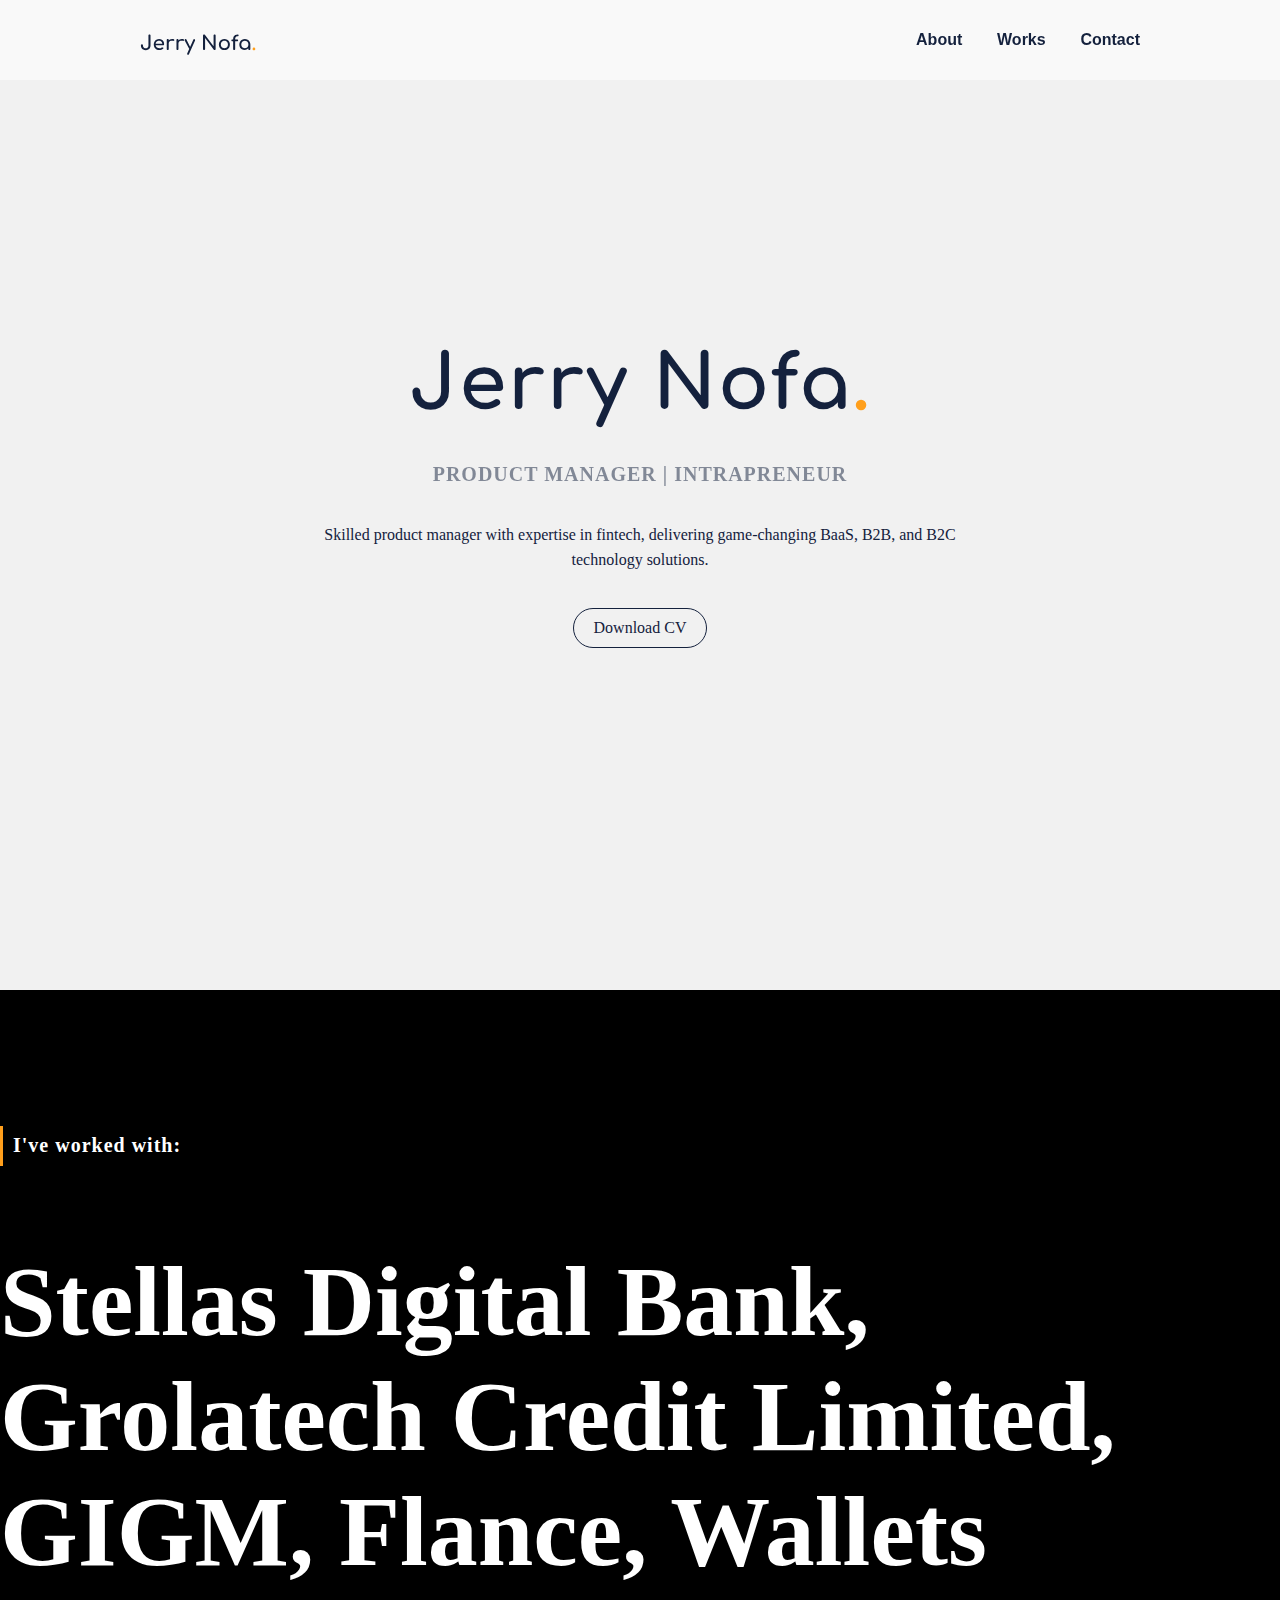
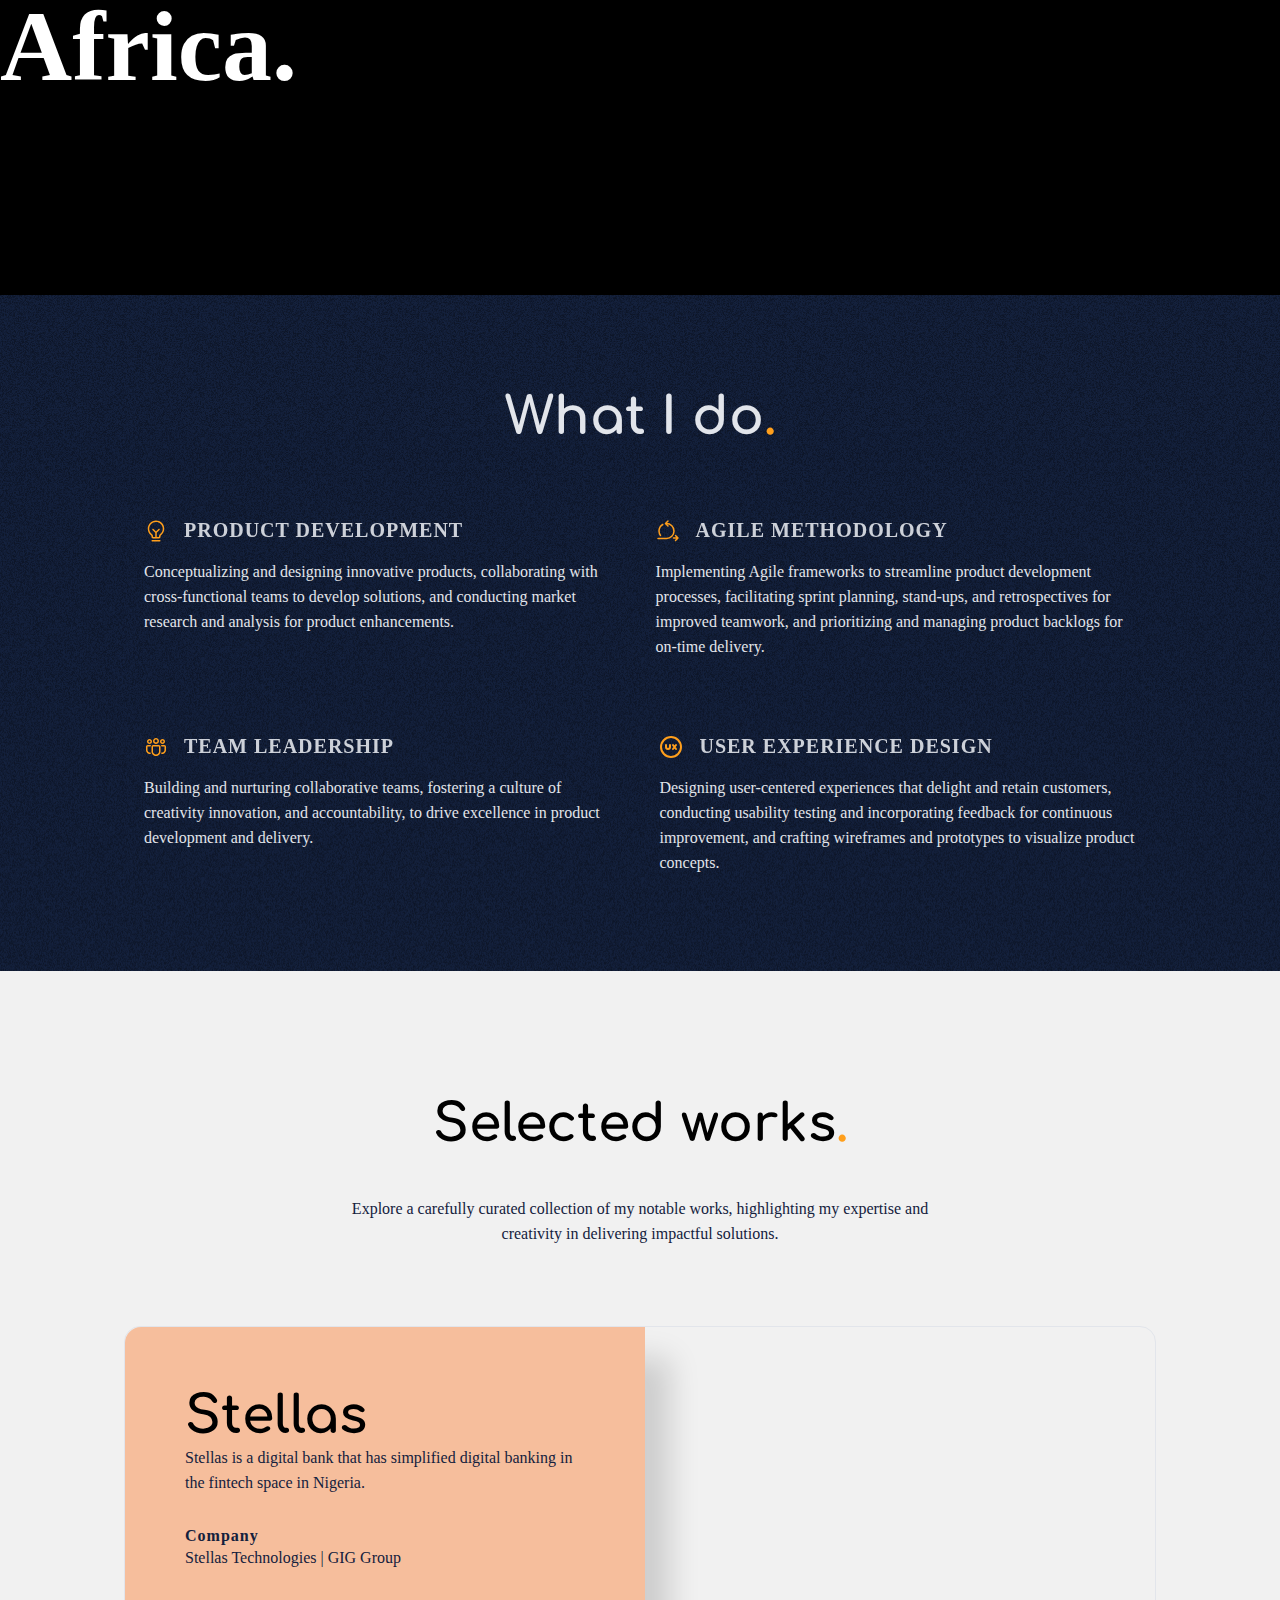
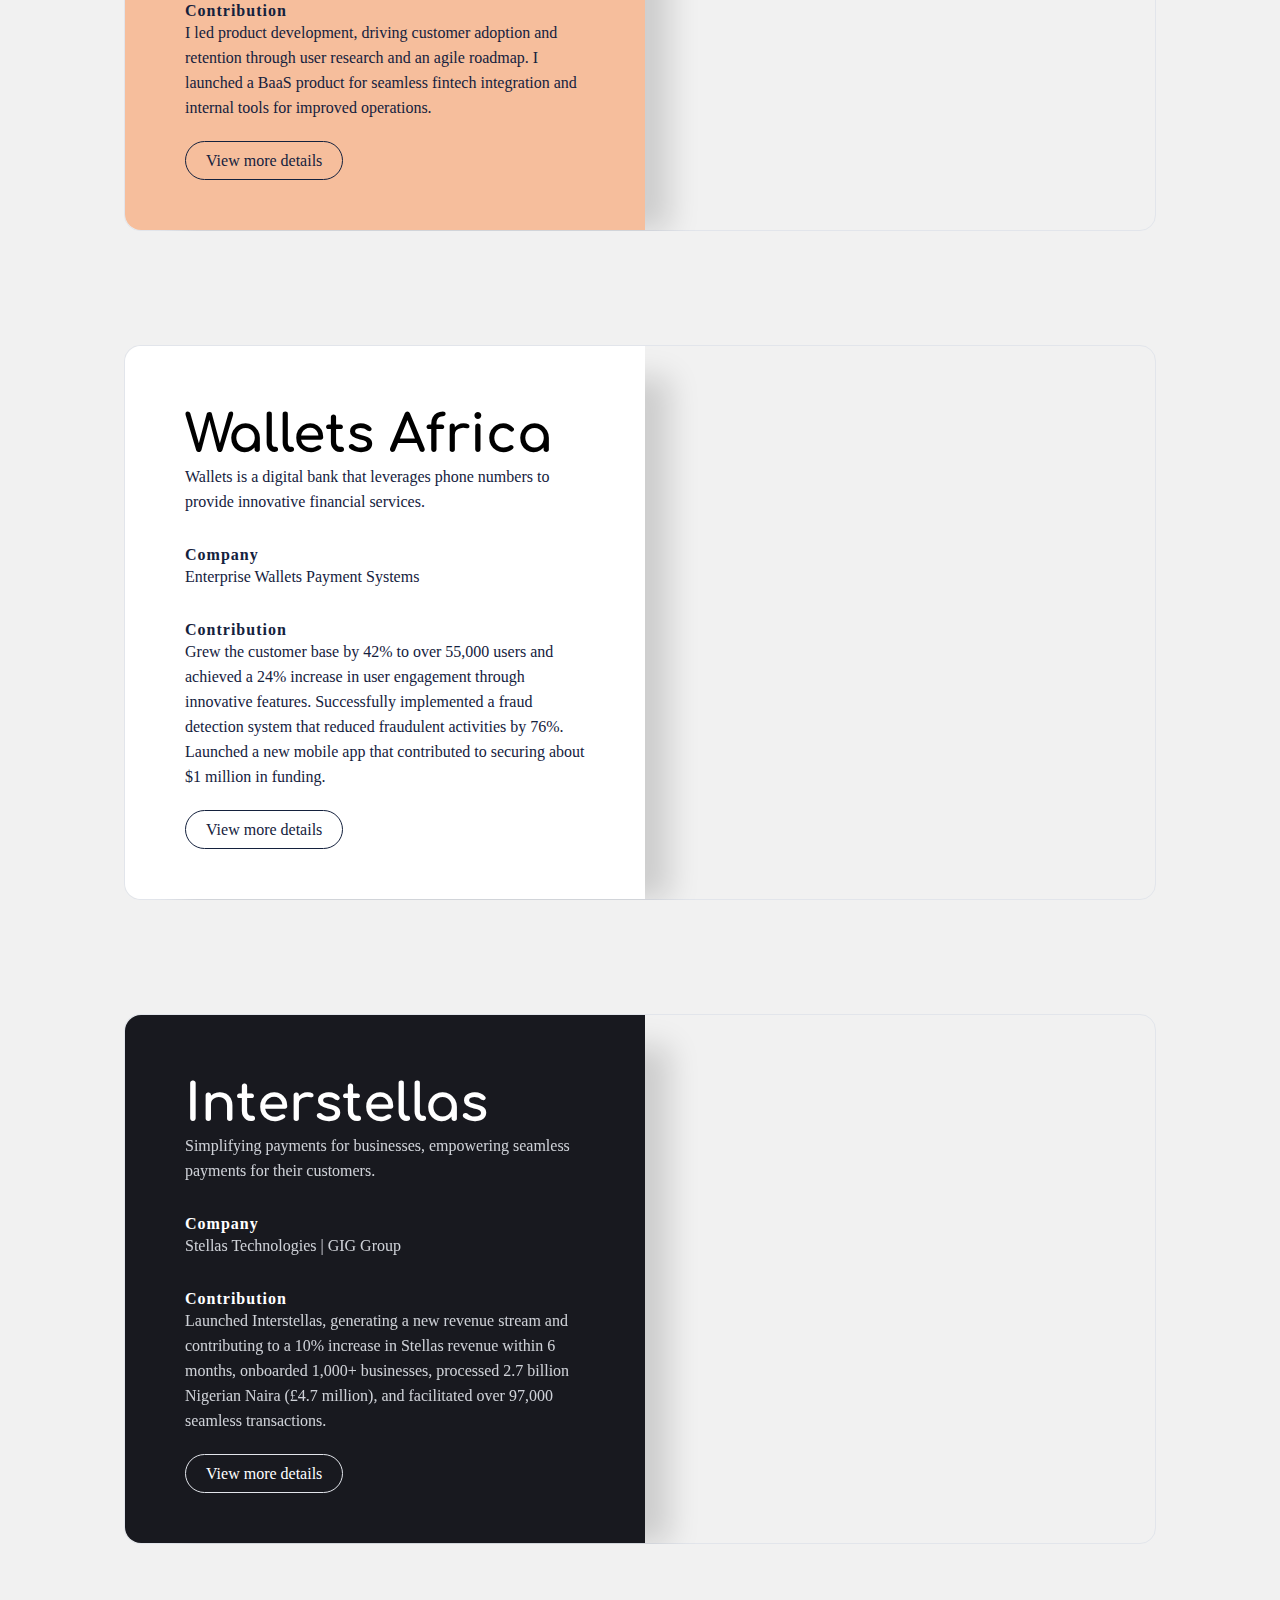
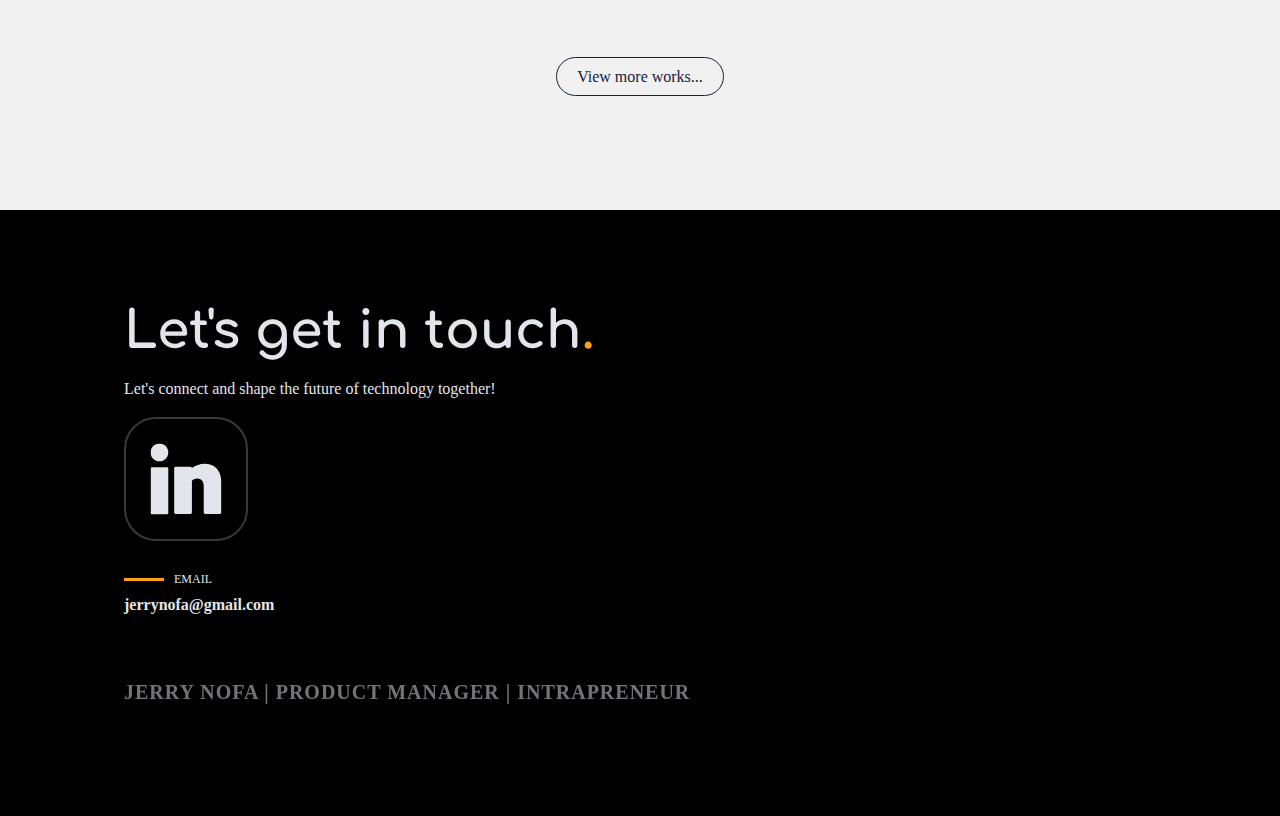
==== commit fd0f5e7c: "Add files via upload" ====
--- a/index.html
+++ b/index.html
@@ -70,7 +70,7 @@
         </div> -->
 
 
-        <div class="companies-container">
+        <!-- <div class="companies-container">
             <div class="company-text-wrapper">
                 <h3>Trusted by high-performing companies<span>.</span></h3>
             </div>
@@ -95,7 +95,24 @@
                     </div>
                 </div>
             </div>
-        </div>
+        </div> -->
+        <div class="companies-list">
+            <div class="companies-tag">
+                <div class="vertical-line"></div>
+                <h3 class="white">I've worked with:</h3>
+                <!-- <p class="white">I've worked with:</p> -->
+            </div>
+            <div class="top-part-1">
+                <h1 class="companies-l-text"> <a class="stellas">Stellas Digital Bank</a>, 
+                <a class="grolatech">Grolatech Credit Limited</a>, <a class="gigm">GIGM</a>,
+                <a class="flance">Flance</a>, <a class="wallets">Wallets Africa</a>.</h1>
+                
+            </div>
+            
+            
+
+            
+    </div>
 
     </section>
     <section id="what">
--- a/style.css
+++ b/style.css
@@ -4,11 +4,10 @@
     font-size: 10px;
 }
 body{
-    /* background-color: #f1f1f1; */
+    background-color: #f1f1f1;
     padding: 0;
     margin: 0;
 }
-
 /* Utilities */
 
 .text-center{
@@ -20,7 +19,9 @@
 .ghost-mode-bg{
     background-color: #18191F; 
 }
-
+.white-bg{
+    background-color: #FFFFFF;
+}
 .l-heading{
     font-size: 7.6rem;
     font-family: 'comfortaa';
@@ -257,12 +258,12 @@
 }
 
 /* Companies */
-.companies-section{
-    background-color: #ffffff;
+/* .companies-section{
+    background-color: #BBF6E2;
     text-align: center;
     position: relative;
 
-}
+} */
 
 .company-logo-wrapper{
     max-width: 70rem;
@@ -951,3 +952,67 @@
     scale: 1.05;
 }
 
+
+/* Companies List */
+
+.companies-section{
+    background-color: #000000;
+    height: 100%;
+    padding: 12.4rem 0;
+    color: #ffffff;
+    /* text-align: center;
+    position: relative; */
+
+}
+.companies-l-text{
+    font-size: 10rem;
+    font-family: 'montserrat';
+}
+.companies-list{
+    /* display: flex; */
+    /* overflow: hidden; */
+    /* background-color: #F2F8F3; */
+}
+.companies-list .top-part-1{
+    /* line-height: 1000%; */
+}
+/* .companies-list a{
+    text-decoration: none;
+    color: #ffffff;
+
+    background: linear-gradient(to right, midnightblue, midnightblue 50%, royalblue 50%);
+    overflow: hidden;
+    background-clip: text;
+    -webkit-background-clip: text;
+  -webkit-text-fill-color: transparent;
+  -webkit-transition: .35s ease-in-out;
+  transition: .35s ease-in-out;
+
+} */
+
+.companies-list a{
+    cursor:pointer;
+    position: relative;
+    /* display: inline-block; */
+    color: #ffffff;
+    overflow: hidden;
+    background: linear-gradient(to right, #FF9F1C, #158895 50%, #ffffff 50%);
+    background-clip: text;
+    -webkit-background-clip: text;
+    -webkit-text-fill-color: transparent;
+    background-size: 200% 100%;
+    background-position: 100%;
+    transition: background-position 275ms ease;
+    text-decoration: none;
+}
+
+
+.companies-list a:hover{
+    background-position: 0 100%;
+}
+.companies-tag{
+    display: flex;
+    align-items: center;
+}
+
+
--- a/mobile.css
+++ b/mobile.css
@@ -238,4 +238,12 @@
         flex-direction: column;
     }
 
+    /* Companies List */
+    .companies-l-text{
+        font-size: 5rem;
+    }
+    .companies-section{
+        padding: 6.4rem 0;
+    }
+
 }
--- a/tablet.css
+++ b/tablet.css
@@ -113,5 +113,10 @@
         margin: 2.4rem;
     }
 
+    /* Companies List */
+    .companies-l-text{
+        font-size: 8rem;
+    }
+
 }
 
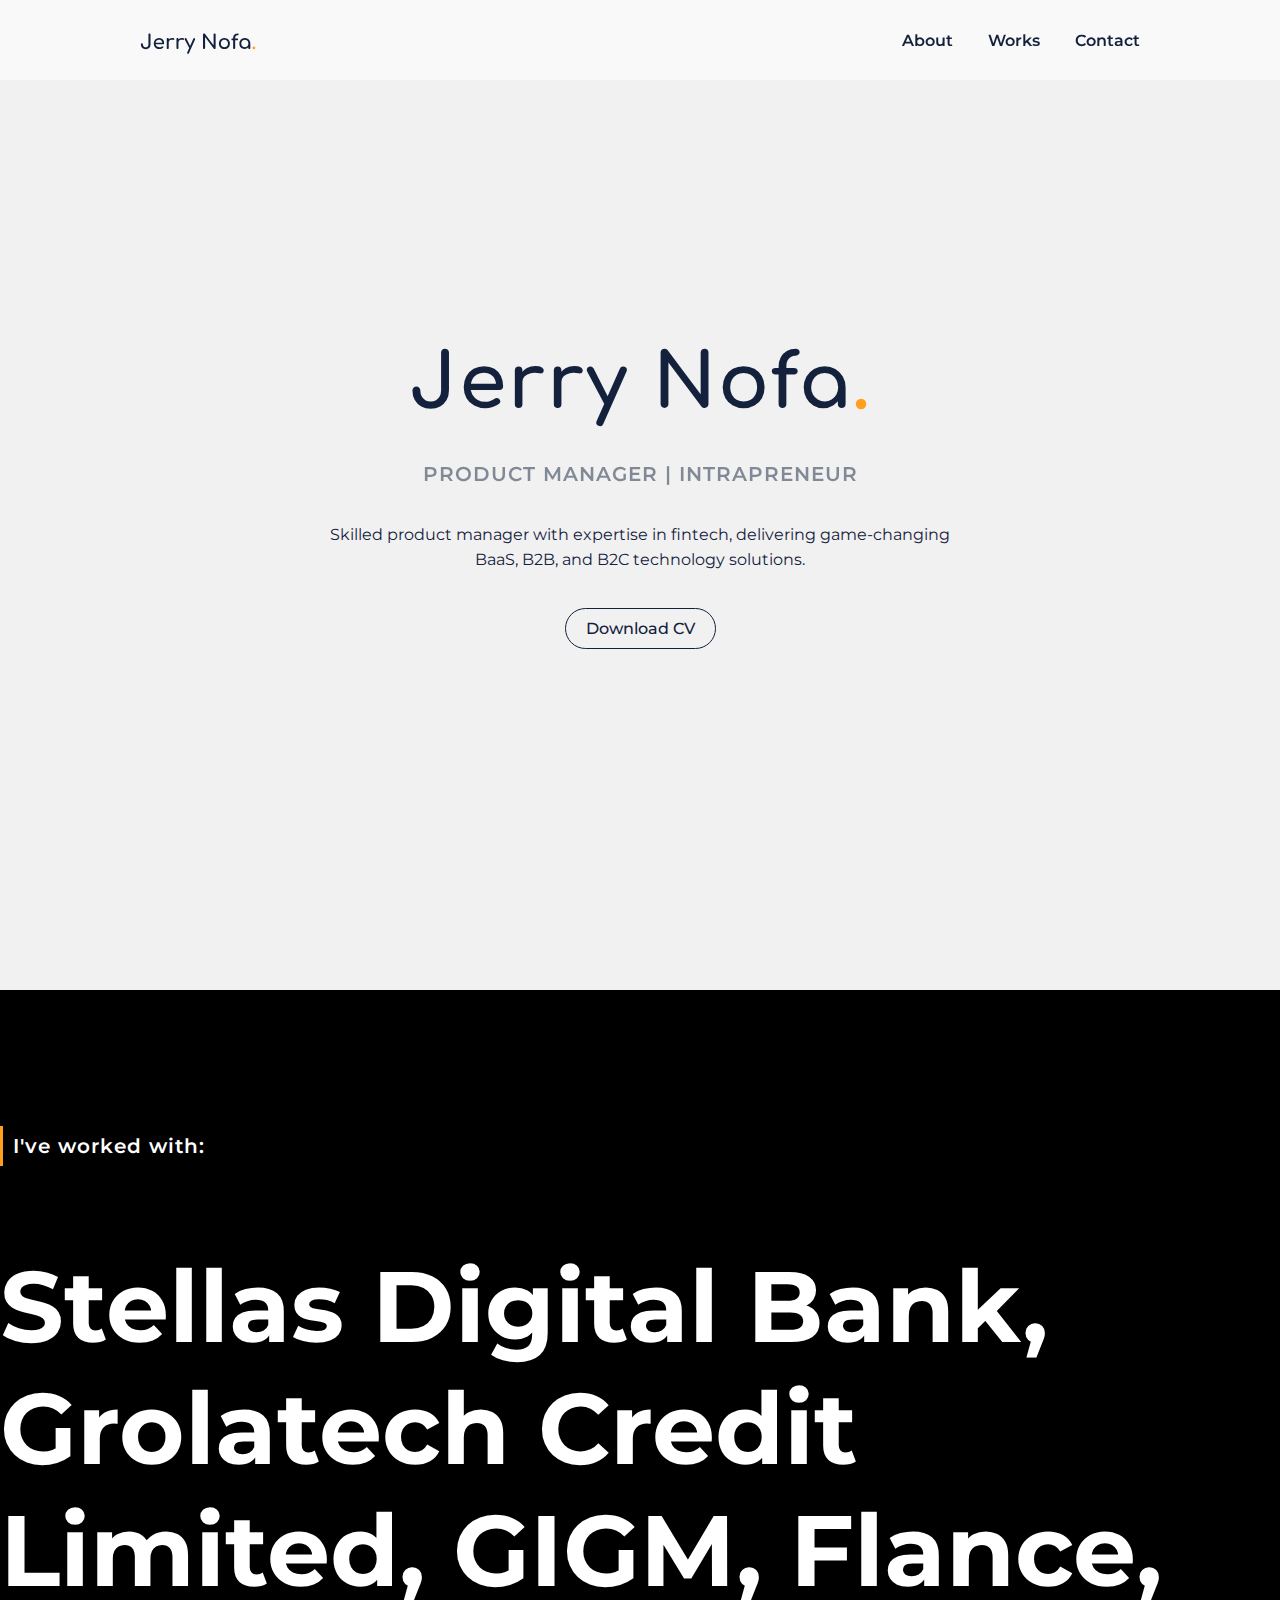
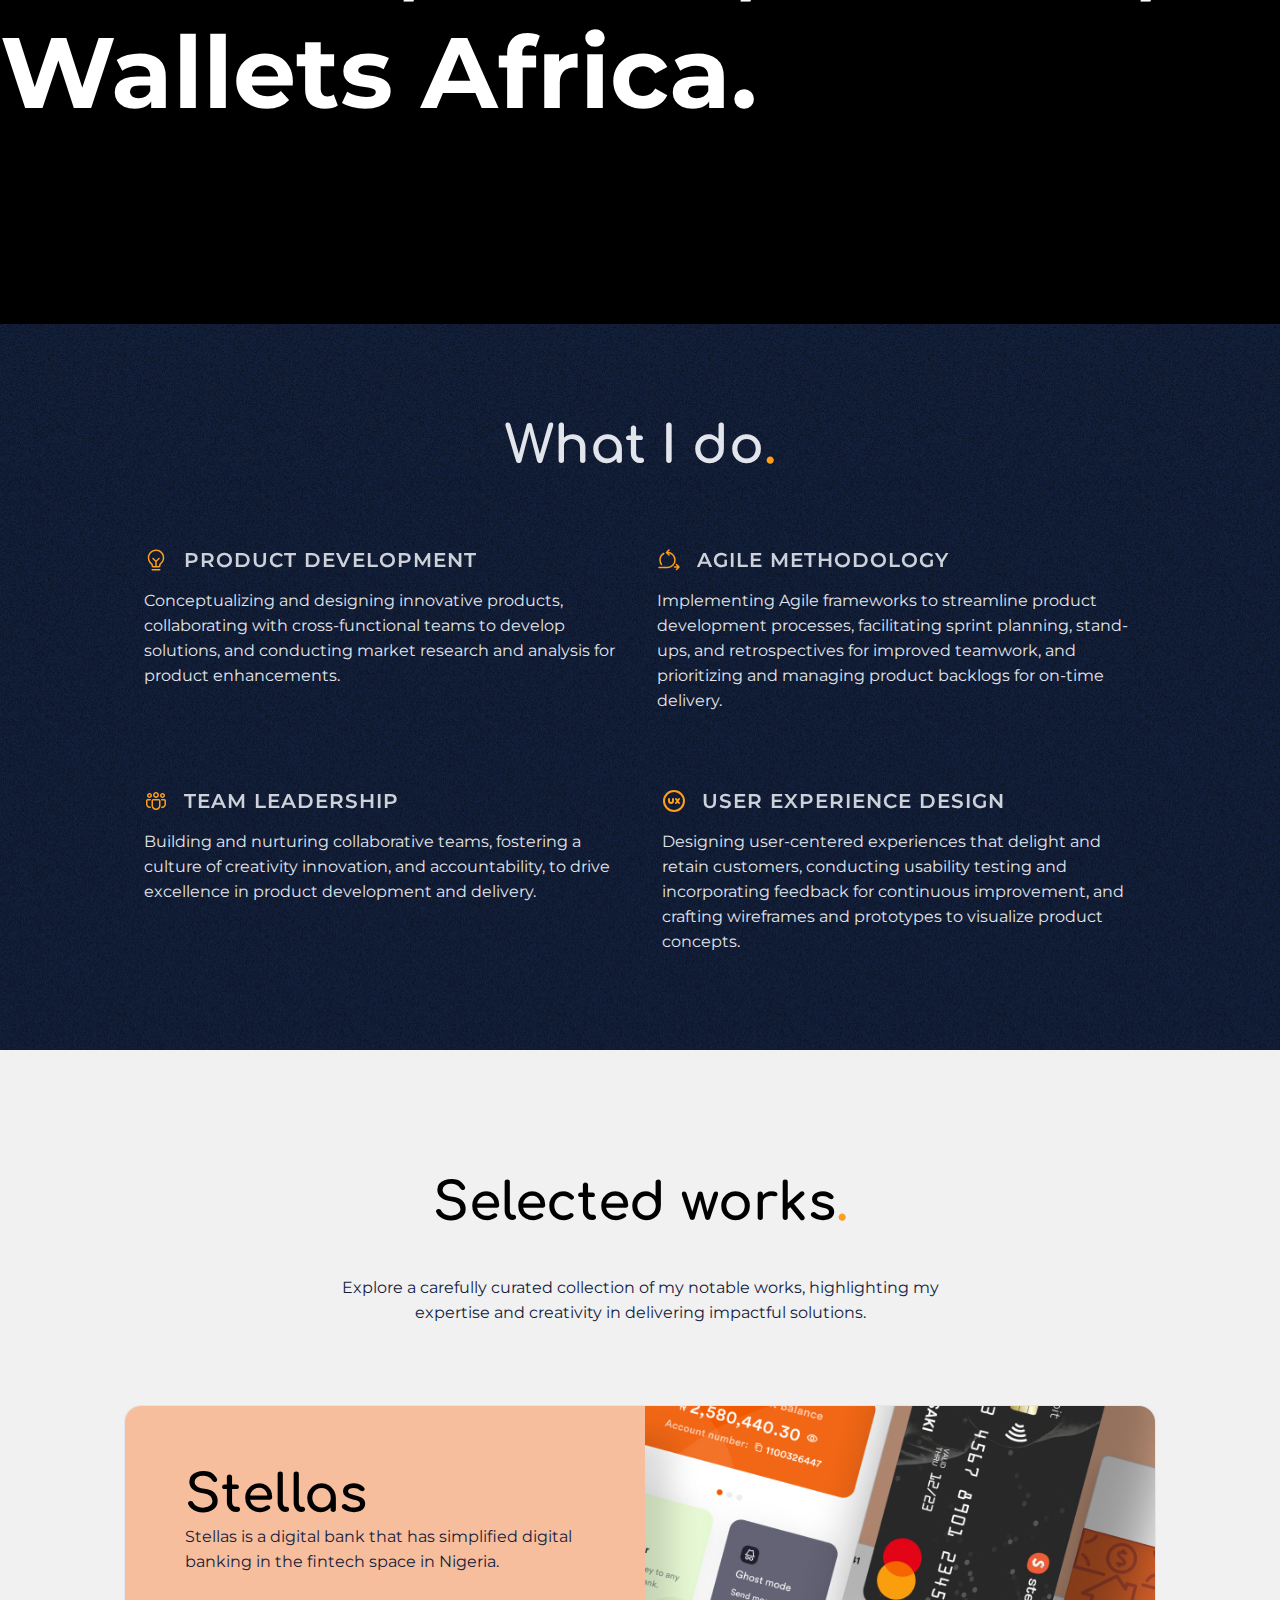
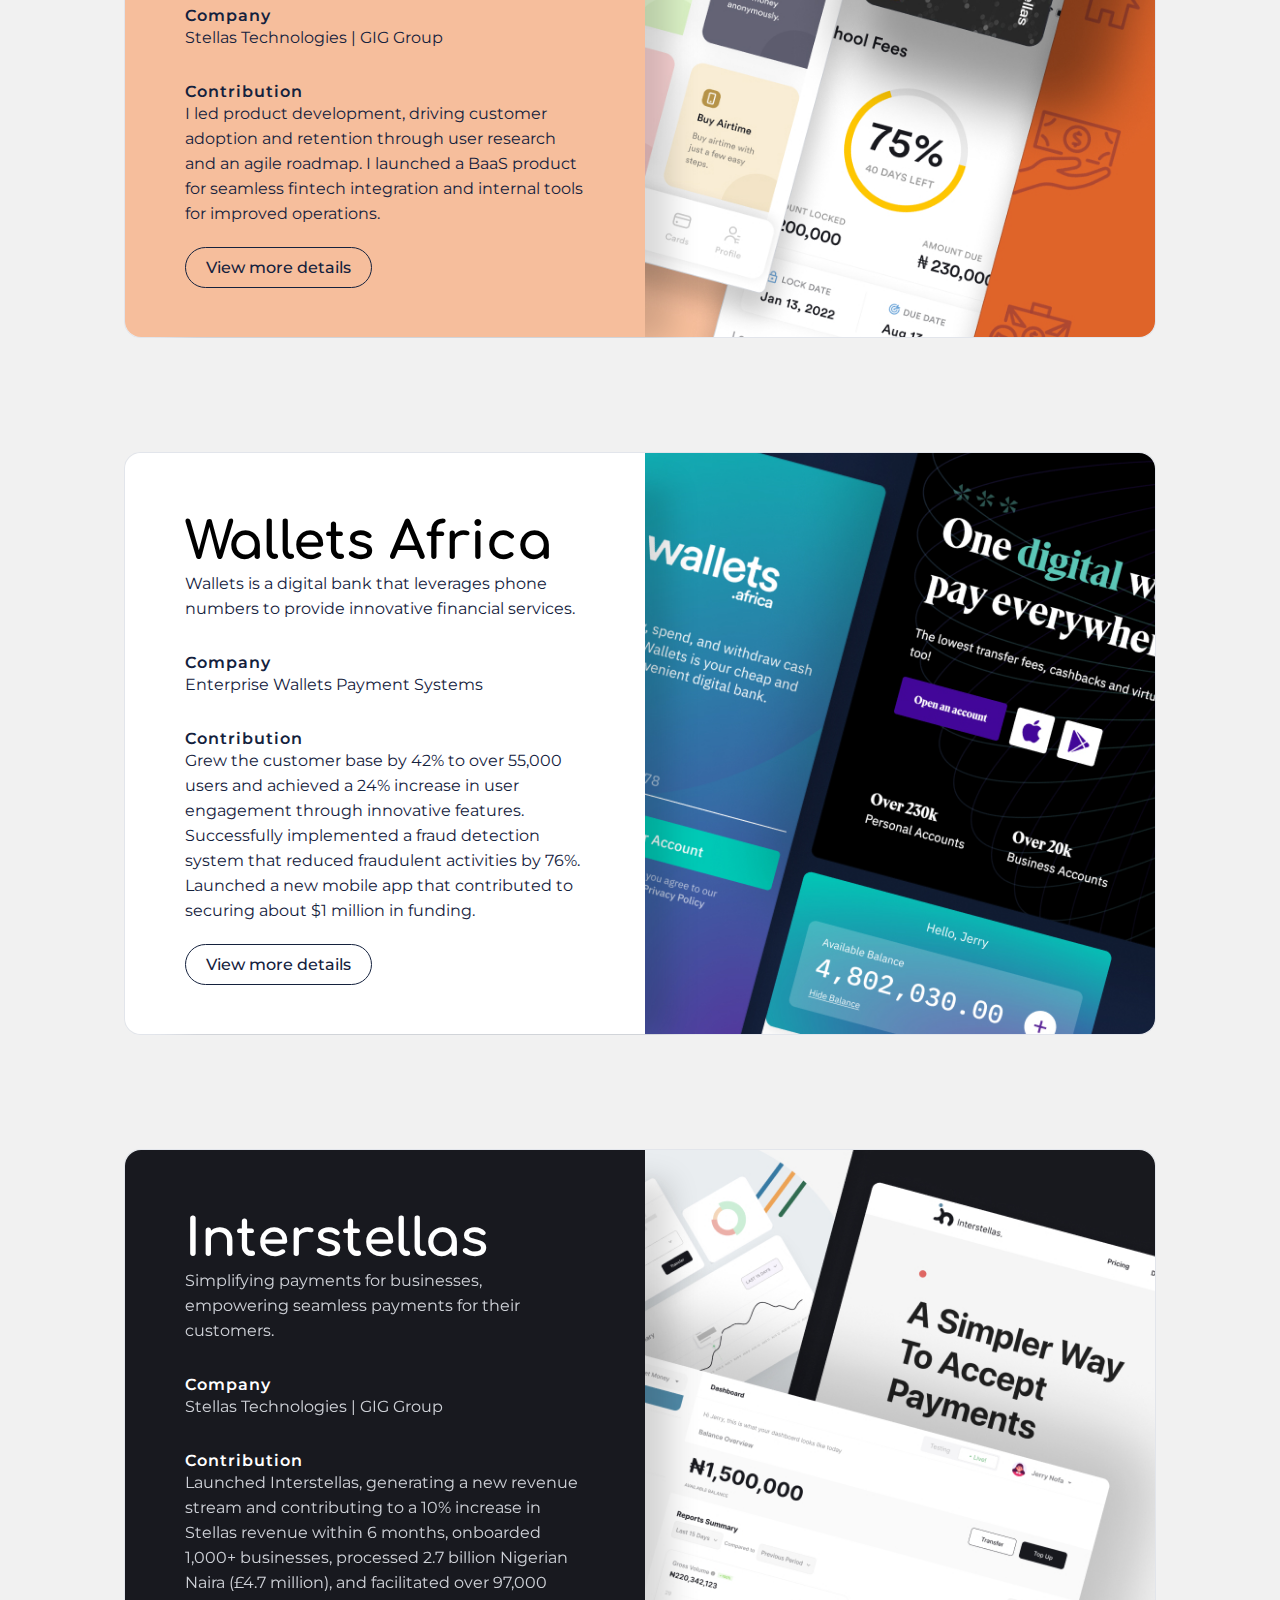
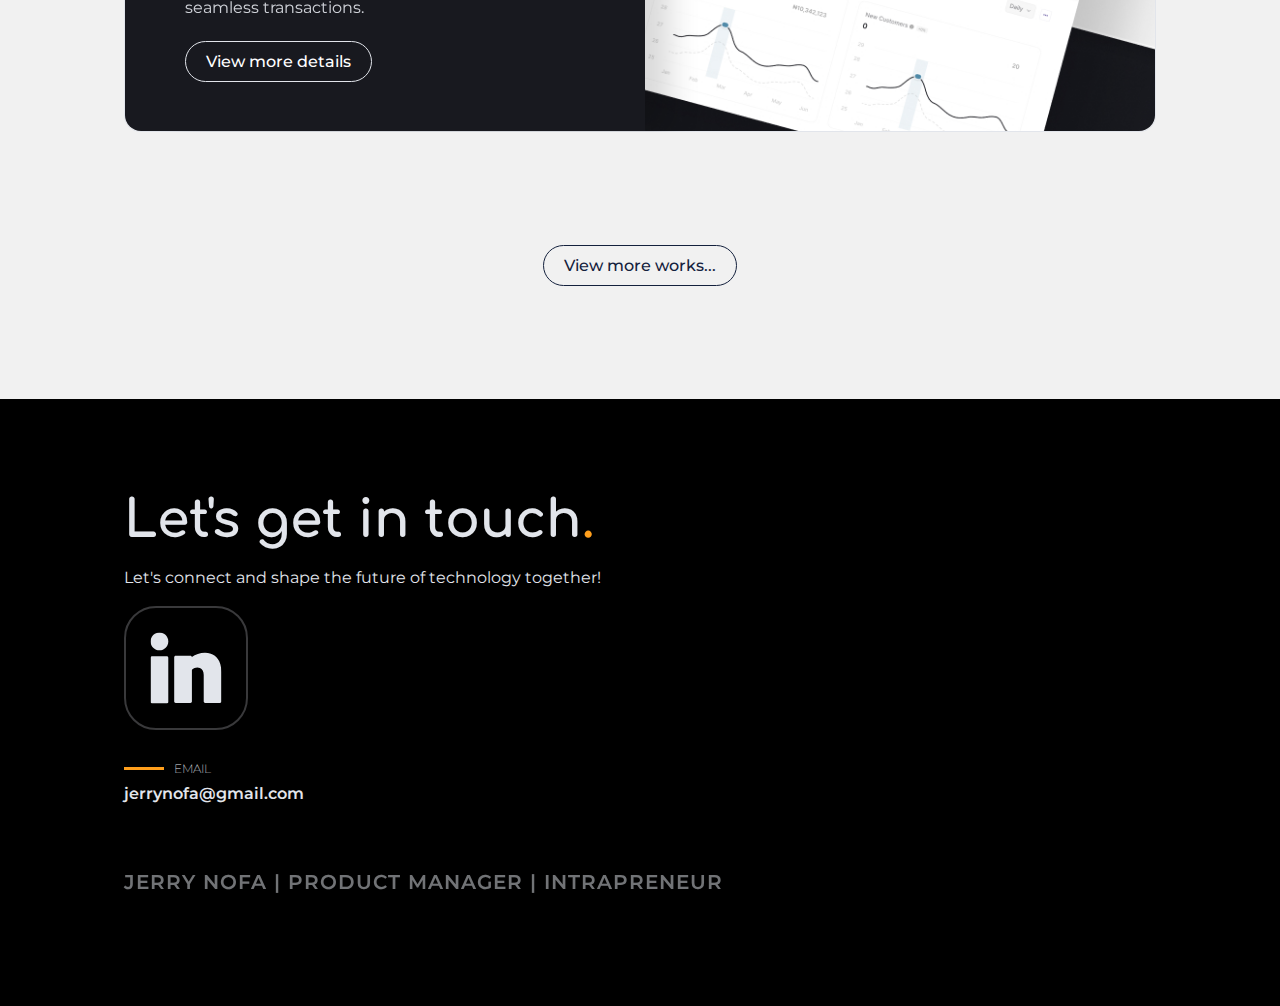
==== commit 4ec3b179: "Add files via upload" ====
--- a/index.html
+++ b/index.html
@@ -18,7 +18,6 @@
     <meta name="twitter:card" content="summary_large_image">
 
 
-    <!-- <link rel="stylesheet" href="newstyle.css"> -->
     <link rel="stylesheet" href="style.css">
     <link rel="stylesheet" href="mobile.css">
     <link rel="stylesheet" href="tablet.css">
@@ -27,7 +26,11 @@
     <link rel="preconnect" href="https://fonts.gstatic.com" crossorigin>
     <link href="https://fonts.googleapis.com/css2?family=Assistant:wght@300;400;600&display=swap" rel="stylesheet">
     <link rel="stylesheet" type="text/css" href="//fonts.googleapis.com/css?family=Comfortaa" />
-    <link href="https://fonts.cdnfonts.com/css/montserrat" rel="stylesheet">
+
+    <link rel="preconnect" href="https://fonts.googleapis.com">
+    <link rel="preconnect" href="https://fonts.gstatic.com" crossorigin>
+    <link href="https://fonts.googleapis.com/css2?family=Montserrat:wght@200;300;400;500;600;700;800&display=swap" rel="stylesheet">
+
     <link rel="icon" href="favicon.ico">
     <link rel="apple-touch-icon" href="favicon.ico">
     <link rel="shortcut icon" type="image/svg" href="favicon.ico">
@@ -50,6 +53,16 @@
         </div>    
     </header>
     <main id="showcase">
+
+        <!-- <div class="bg-circle">
+            <svg xmlns="http://www.w3.org/2000/svg" width="252" height="252" viewBox="0 0 252 252" fill="none">
+                <g opacity="0.05">
+                <path d="M52.9897 126C52.9897 85.7597 85.7597 52.9897 126 52.9897C166.24 52.9897 199.01 85.7597 199.01 126C199.01 166.24 166.24 199.01 126 199.01C85.7597 199.01 52.9897 166.24 52.9897 126ZM252 126C252 56.5755 195.524 0 126 0C56.5755 0 0 56.5755 0 126C0 195.424 56.5755 252 126 252C195.524 252 252 195.524 252 126Z" fill="black"/>
+                </g>
+                </svg>
+
+        </div> -->
+
         <div class="showcase-content">
             <h1 class="l-heading">Jerry  Nofa<span>.</span></h1>
             <!-- <h1 class="l-heading">Animashaun<span>.</span></h1> -->
@@ -57,7 +70,8 @@
                 | INTRAPRENEUR
             </h3>
             <p>Skilled product manager with expertise in fintech, delivering game-changing BaaS, B2B, and B2C technology solutions.</p>
-            <a class="btn" href="https://drive.google.com/file/d/1vL6DTdF79Qw8B9v9uAaAuXHYg80Ve4a2/view?usp=sharing" target="_blank">Download CV</a> 
+
+            <a class="btn" href="jerry_nofa_cv.pdf" target="_blank">Download CV</a>
         </div>
     </main>
 
--- a/style.css
+++ b/style.css
@@ -48,26 +48,26 @@
 }
 .p-bold{
     margin: 0;
-    font-family: 'Montserrat';
+    font-family: 'Montserrat', sans-serif;
     font-size: 1.6rem;
     font-weight: 600;
 }
 
 .img-format{
     border: solid 1px #E2E5EB;
-    border-radius: 1.6rem;
+    border-radius: 0.8rem;
 }
 
 
 h3{
-    font-family: 'Montserrat';
+    font-family: 'Montserrat', sans-serif;
     letter-spacing: 1px;
     font-size: 2rem;
     font-weight: 600;
     color: #14213D;
 }
 h4{
-    font-family: 'Montserrat';
+    font-family: 'Montserrat', sans-serif;
     letter-spacing: 1px;
     font-size: 1.6rem;
     font-weight: 600;
@@ -75,13 +75,14 @@
 }
 
 p{
-    font-family: 'Montserrat';
+    font-family: 'Montserrat', sans-serif;
     font-size: 1.6rem;
     line-height: 25px;
     color: #14213D;
+    font-weight: 400;
 }
 .caption{
-    font-family: 'Montserrat';
+    font-family: 'Montserrat', sans-serif;
     font-size: 1.2rem;
     line-height: 15px;
     color: #14213D;
@@ -100,7 +101,7 @@
     color: #ffffff;
 }
 .btn{
-    font-family: 'Montserrat';
+    font-family: 'Montserrat', sans-serif;
     font-size: 1.6rem;
     font-weight: 500;
     color: #14213D;
@@ -113,7 +114,7 @@
     transition: 200ms;
 }
 .btn-yellow{
-    font-family: 'Montserrat';
+    font-family: 'Montserrat', sans-serif;
     font-size: 1.6rem;
     font-weight: 500;
     background-color: #FF9F1C;
@@ -125,7 +126,7 @@
     padding: 1rem 2rem;
 }
 .btn-white{
-    font-family: 'Montserrat';
+    font-family: 'Montserrat', sans-serif;
     font-size: 1.6rem;
     font-weight: 500;
     color: #ffffff;
@@ -259,7 +260,7 @@
 
 /* Companies */
 /* .companies-section{
-    background-color: #BBF6E2;
+    background-color: #ffffff;
     text-align: center;
     position: relative;
 
@@ -657,7 +658,7 @@
 /* Featured Work */
 
 .featured-work ul{
-    font-family: 'Montserrat';
+    font-family: 'Montserrat', sans-serif;
     font-size: 1.6rem;
     line-height: 25px;
     color: #14213D;
@@ -770,7 +771,7 @@
 }
 .more-works-bottom .works-gallery-btn a{
     margin-right: 6.4rem;
-    font-family: 'Montserrat';
+    font-family: 'Montserrat', sans-serif;
     font-size: 1.6rem;
     font-weight: 500;
     text-decoration: none;
@@ -783,87 +784,61 @@
 
 
 /* About Page */
+
 .about .text{
     padding: 16rem 12.4rem 0 12.4rem;
+}
+.about-container{
+    display: flex;
+    margin: 12.4rem;
+    gap: 5rem;
 }
 .about-container .text h3{
     opacity: 50%;
     margin-top: 0;
 }
-.about-container{
-    display: flex;
-    margin: 12.4rem;
-    gap: 10rem;
-}
-
-.about-container .text{
+.about-container img{
+    width:100% ;
+    height: 40rem;
+    object-fit: cover;
+    object-position:top;
+    border-radius: 0.8rem;
+}
+
+/* .about-sub{
+    text-align: left;
     width: 50%;
-}
-.about-container .images{
-    width: 50%;
-}
-.about-container .images .about-picture{
-    position: absolute;
-    position: relative;
-    width: 100%;
-    height: 100%;
-    background: url(jerry-pic1.jpeg);
-    background-size: cover;
-    background-repeat: no-repeat;
-    background-position: center;
-    object-fit: cover;
-}
-.about-container .images .about-picture2{
-    position: absolute;
-    position: relative;
-    width: 100%;
-    height: 100%;
-    background: url(jerry-pic2.jpeg);
-    background-size: cover;
-    background-repeat: no-repeat;
-    background-position: center;
-    object-fit: cover;
-}
-
-
-
-/* .about-container .images .about-picture img{
-    position: absolute;
-    position: relative;
-    width: 100%;
-    height: 100%;
-    background: url(jerry-pic1.jpeg);
-    background-size: cover;
-    background-repeat: no-repeat;
-    background-position: center;
-    object-fit: cover;
-}
-.about-container .images .about-picture2 img{
-    position: absolute;
-    position: relative;
-    width: 100%;
-    height: 100%;
-    background: url(jerry-pic1.jpeg);
-    background-size: cover;
-    background-repeat: no-repeat;
-    background-position: center;
-    object-fit: cover;
+    margin: 5rem auto;
 } */
-.about-container .images .about-picture img{
-    overflow: clip;
-}
-
-.about-container .images{
-    gap: 2rem;
-    display: flex;
-    flex-direction: column;
-
-}
-
-/* .view-works{
-    padding: 12.4rem 12.4rem 0 12.4rem;
-} */
-
+.about-more{
+    padding: 0 12.4rem;
+}
+.about-more .key-achievements{
+    background-color: #000000;
+    padding: 6.4rem 6.4rem;
+    border: solid 1px #E2E5EB;
+    border-radius: 1.6rem;
+}
+.about-sub h3{
+    opacity: 50%;
+    color: #FFFFFF;
+}
+.about-sub h4{
+    margin-bottom: 0;
+    color: #FFFFFF;
+}
+.about-sub p{
+    margin-top: 0;
+    color: #E2E5EB;
+}
+.about-sub .text span{
+    font-weight: 700;
+}
+
+
+.view-works{
+    margin: 6.4rem 0;
+}
 .view-works .head{
     justify-content: center;
     align-items: center;
@@ -888,17 +863,6 @@
 .view-works .head svg{
     width: 10rem;
     height: 10rem;
-}
-.about-sub{
-    text-align: center;
-    width: 50%;
-    margin: 5rem auto;
-}
-.about-sub h3{
-    opacity: 50%;
-}
-.about-sub .text span{
-    font-weight: 700;
 }
 
 
@@ -966,7 +930,7 @@
 }
 .companies-l-text{
     font-size: 10rem;
-    font-family: 'montserrat';
+    font-family: 'Montserrat', sans-serif;
 }
 .companies-list{
     /* display: flex; */
@@ -1015,4 +979,8 @@
     align-items: center;
 }
 
-
+/* .bg-circle{
+    position: absolute;
+    top: 15rem;
+    left: 20%;
+} */
--- a/mobile.css
+++ b/mobile.css
@@ -155,8 +155,11 @@
     .about-container .text{
         width: 100%;
     }
-    .about-sub{
-        width: 80%;
+    .about-more{
+        padding: 0 2.4rem;
+    }
+    .about-more .key-achievements{
+        padding: 2.4rem 2.4rem;
     }
     .view-works .head{
         gap: 0;
--- a/tablet.css
+++ b/tablet.css
@@ -50,13 +50,17 @@
     .about-container .text{
         width: 100%;
     }
-    .about-container .images{
-        width: 100%;
-        height: 120vh;
+    .about-more{
+        padding: 0 2.4rem;
     }
-    .about-sub{
+    .about-more .key-achievements{
+        padding: 2.4rem 2.4rem;
+       
+    }
+
+    /* .about-sub{
         width: 80%;
-    }
+    } */
     .view-works h2{
         font-size:3.2rem ;
     }
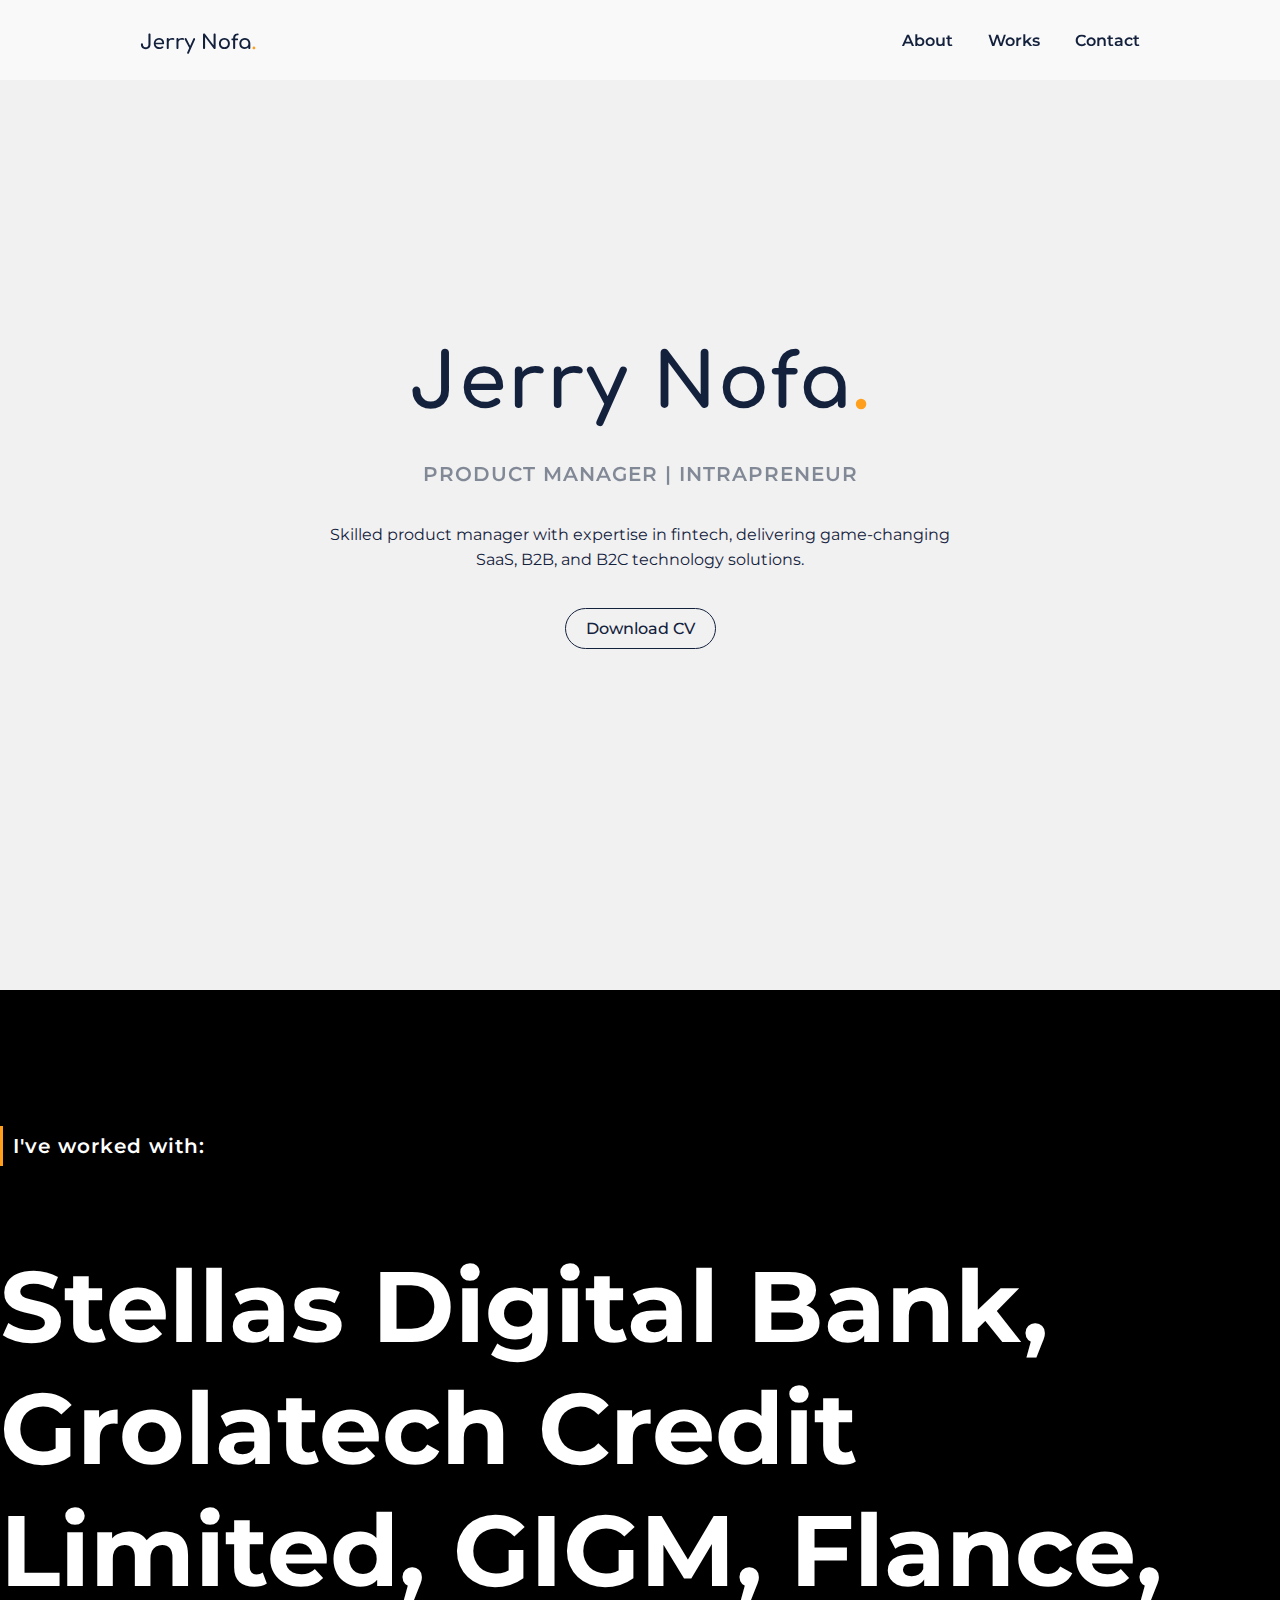
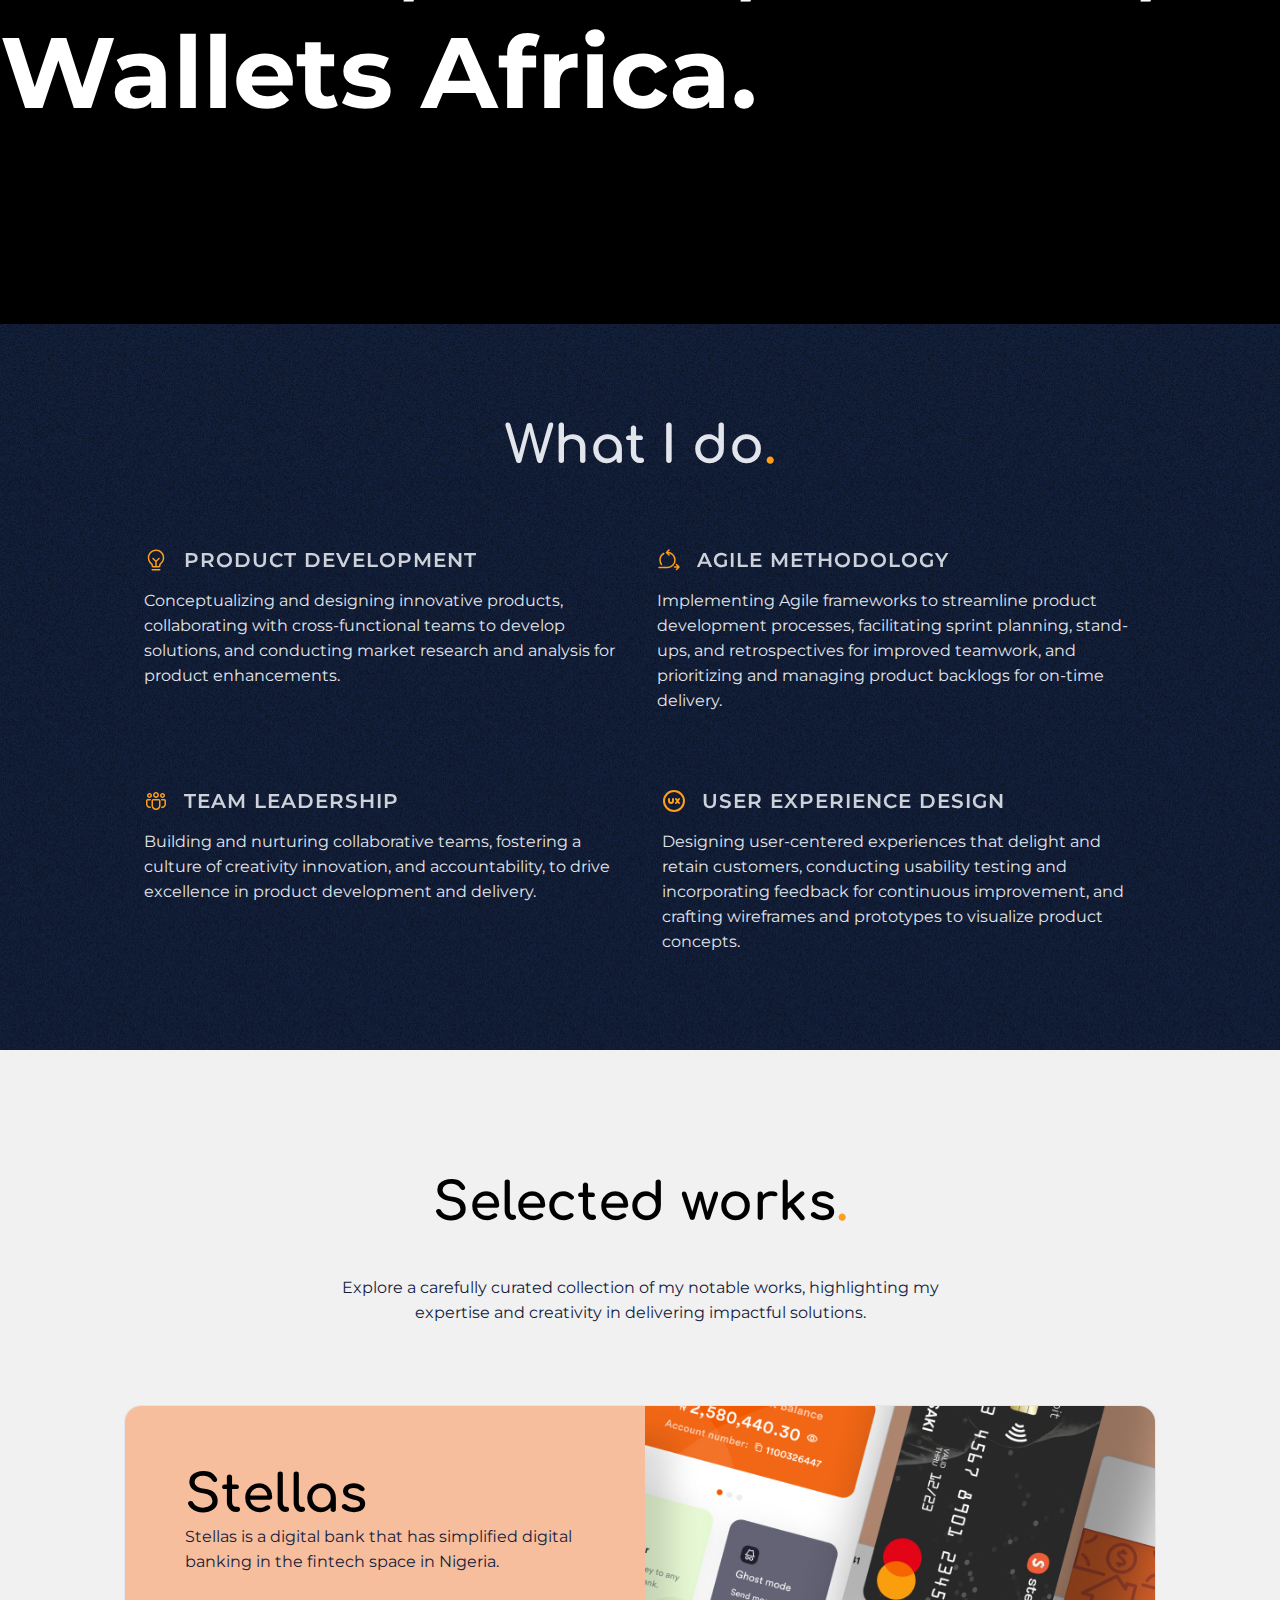
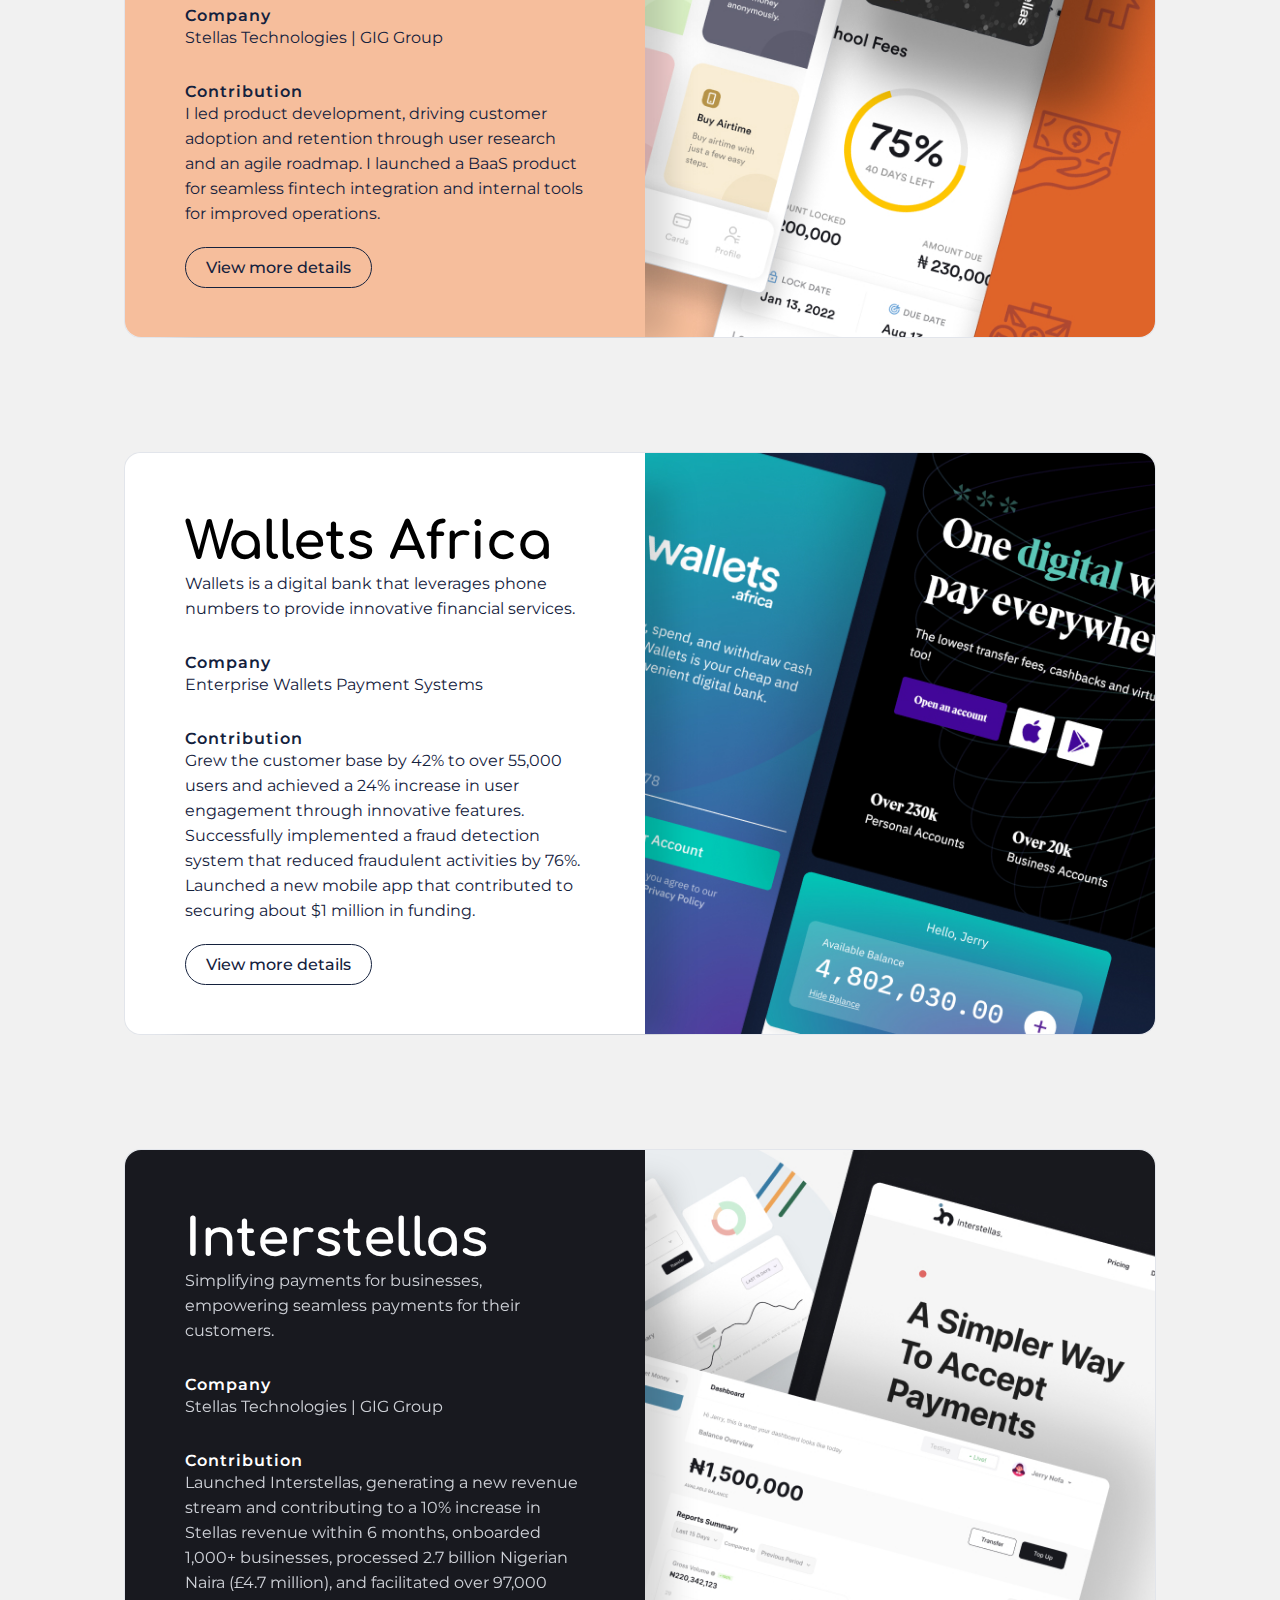
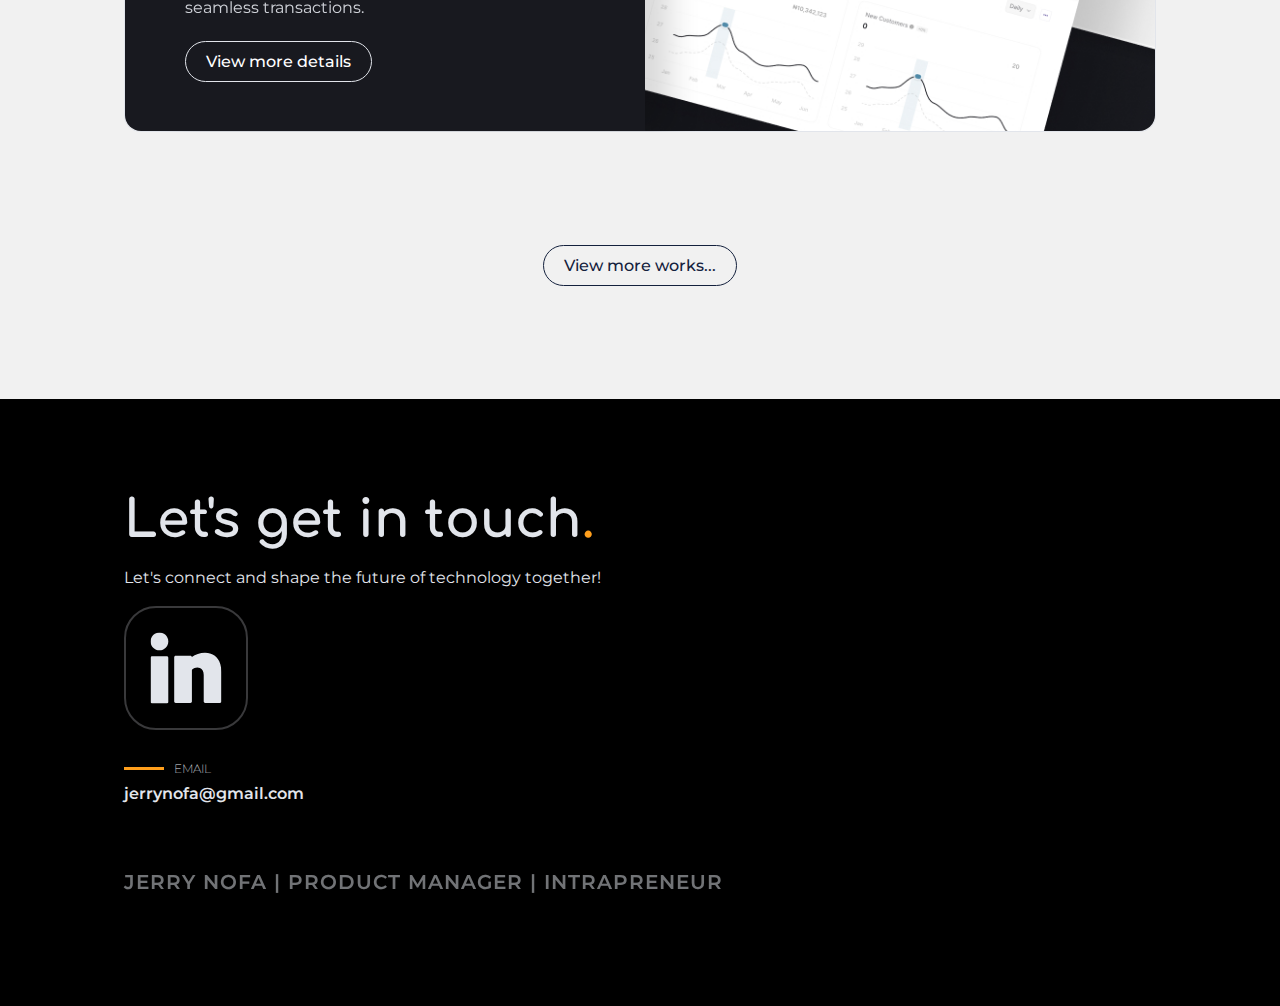
==== commit 93a01b31: "Add files via upload" ====
--- a/index.html
+++ b/index.html
@@ -69,7 +69,7 @@
             <h3>PRODUCT MANAGER 
                 | INTRAPRENEUR
             </h3>
-            <p>Skilled product manager with expertise in fintech, delivering game-changing BaaS, B2B, and B2C technology solutions.</p>
+            <p>Skilled product manager with expertise in fintech, delivering game-changing SaaS, B2B, and B2C technology solutions.</p>
 
             <a class="btn" href="jerry_nofa_cv.pdf" target="_blank">Download CV</a>
         </div>
--- a/style.css
+++ b/style.css
@@ -788,10 +788,21 @@
 .about .text{
     padding: 16rem 12.4rem 0 12.4rem;
 }
+
 .about-container{
     display: flex;
-    margin: 12.4rem;
+    margin: 12.4rem 12.4rem;
     gap: 5rem;
+    max-width: 144rem;
+}
+.about-more{
+    /* height: 100vh; */
+    /* width: 100vw; */
+    /* max-width: 144rem; */
+    margin:12.4rem auto;
+    background-color: #000000;
+    overflow: auto;
+    padding: 0 12.4rem;
 }
 .about-container .text h3{
     opacity: 50%;
@@ -805,19 +816,14 @@
     border-radius: 0.8rem;
 }
 
-/* .about-sub{
-    text-align: left;
-    width: 50%;
-    margin: 5rem auto;
-} */
-.about-more{
-    padding: 0 12.4rem;
-}
+
 .about-more .key-achievements{
-    background-color: #000000;
-    padding: 6.4rem 6.4rem;
+    background-color: #3a3b3d;
+    margin: 12.4rem auto;
+    padding: 6.4rem;
     border: solid 1px #E2E5EB;
-    border-radius: 1.6rem;
+    border-radius: 3.2rem;
+    max-width: 144rem;
 }
 .about-sub h3{
     opacity: 50%;
@@ -870,6 +876,10 @@
 
 .contact .text{
     padding: 16rem 12.4rem 2.4rem 12.4rem;
+}
+.contact-container{
+    max-width: 144rem;
+    margin: auto;
 }
 .contact .text span{color: #FF9F1C;}
 .contact .text p{width: 40%;}
@@ -984,3 +994,40 @@
     top: 15rem;
     left: 20%;
 } */
+
+/* Images Experimentation! */
+
+.my-images{
+    margin: 12.4rem 0;
+    display: flex;
+    overflow: hidden;
+   padding-bottom: 20rem;
+}
+.my-images .main-img{
+    max-width: 120rem;
+}
+.my-images .main-img img{
+    width: 100rem;
+    max-height: 50rem;
+    background-position: fill;
+    background-repeat: no-repeat;
+    object-fit: cover;
+}
+.my-images .small-img{
+    width: 20px;
+    height: auto;
+    position: relative;
+    left: 20%;
+    transform: translate(-40rem, 30rem);
+
+}
+
+.my-images .small-img img{
+    width: 35rem;
+    max-height:35rem;
+    object-fit: cover;
+    object-position: top right;
+    background-position: center;
+    border-radius: 50% 20% 20% 20%;
+
+}--- a/mobile.css
+++ b/mobile.css
@@ -249,4 +249,11 @@
         padding: 6.4rem 0;
     }
 
+    /* My Images */
+
+    .my-images .small-img{
+        left: 20%;
+        transform: translate(-100rem, 30rem);
+    }
+
 }
--- a/tablet.css
+++ b/tablet.css
@@ -122,5 +122,13 @@
         font-size: 8rem;
     }
 
+    /* My Images */
+
+    .my-images .small-img{
+        left: 20%;
+        transform: translate(-70rem, 30rem);
+
+    }
+
 }
 
--- a/large-screen.css
+++ b/large-screen.css
@@ -19,18 +19,8 @@
     .work-banner{
         min-height: 35vh;
     }
-    /* header .logo{
-        margin-left: 30rem;
+
+    .about-container{
+        margin: 12.4rem auto;
     }
-    header .nav{
-        margin-left: 50rem;
-    }
-    header .nav{
-        margin-right:50rem;
-    }
-    header li{
-        height: 12.4rem;
-        font-size: 2.4rem;
-    } */
-    
 }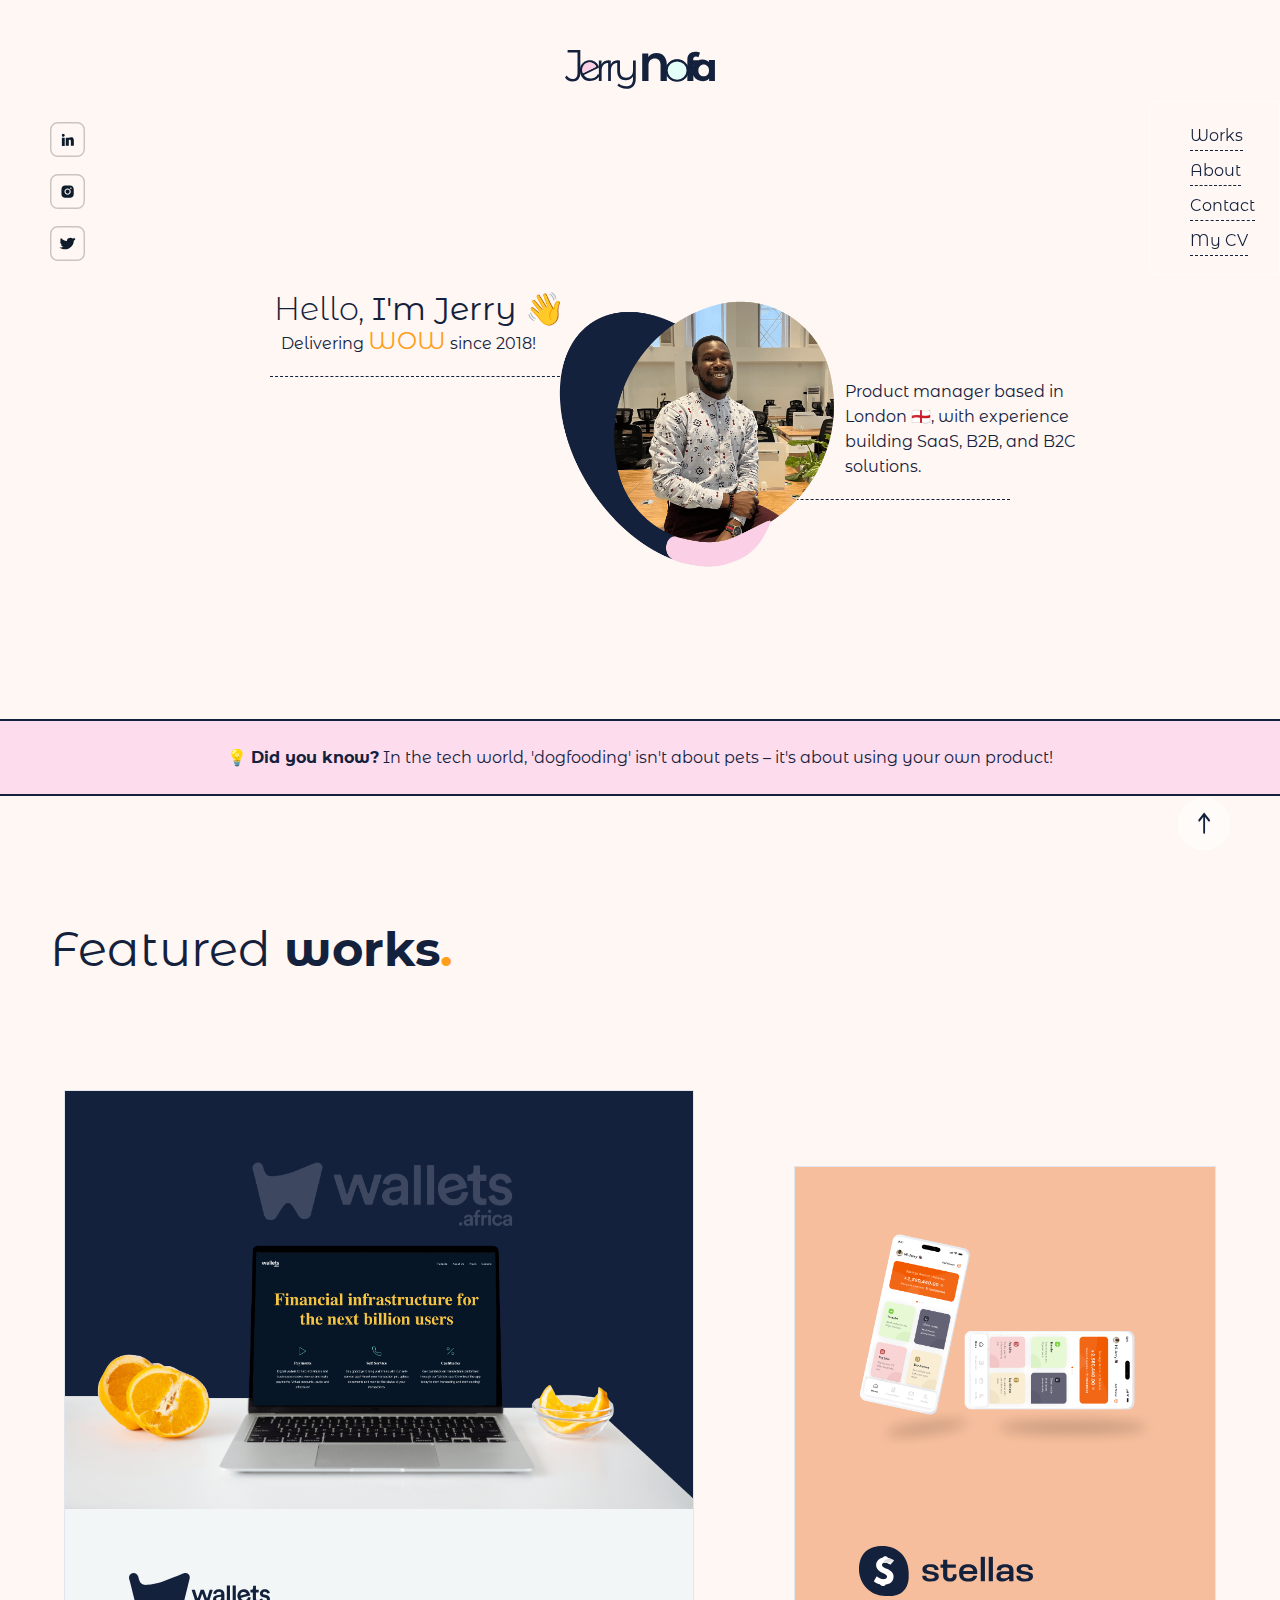
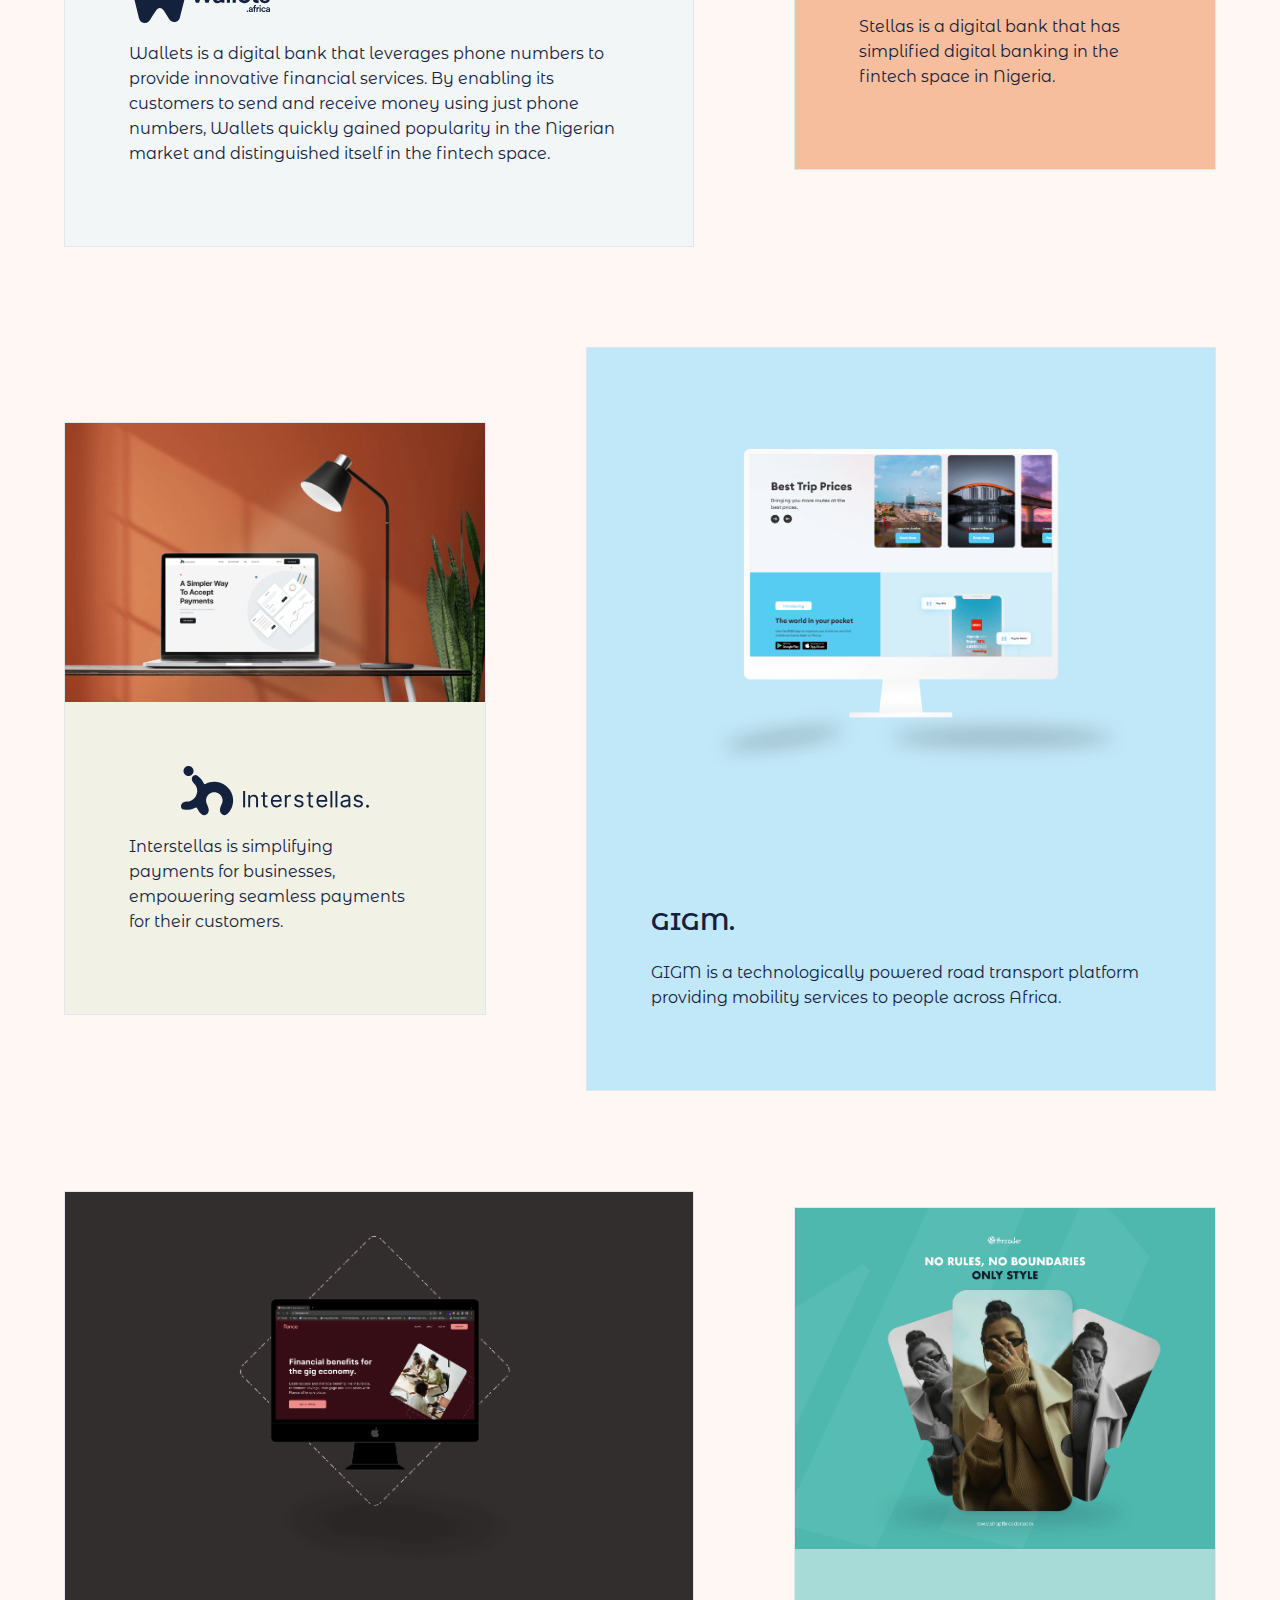
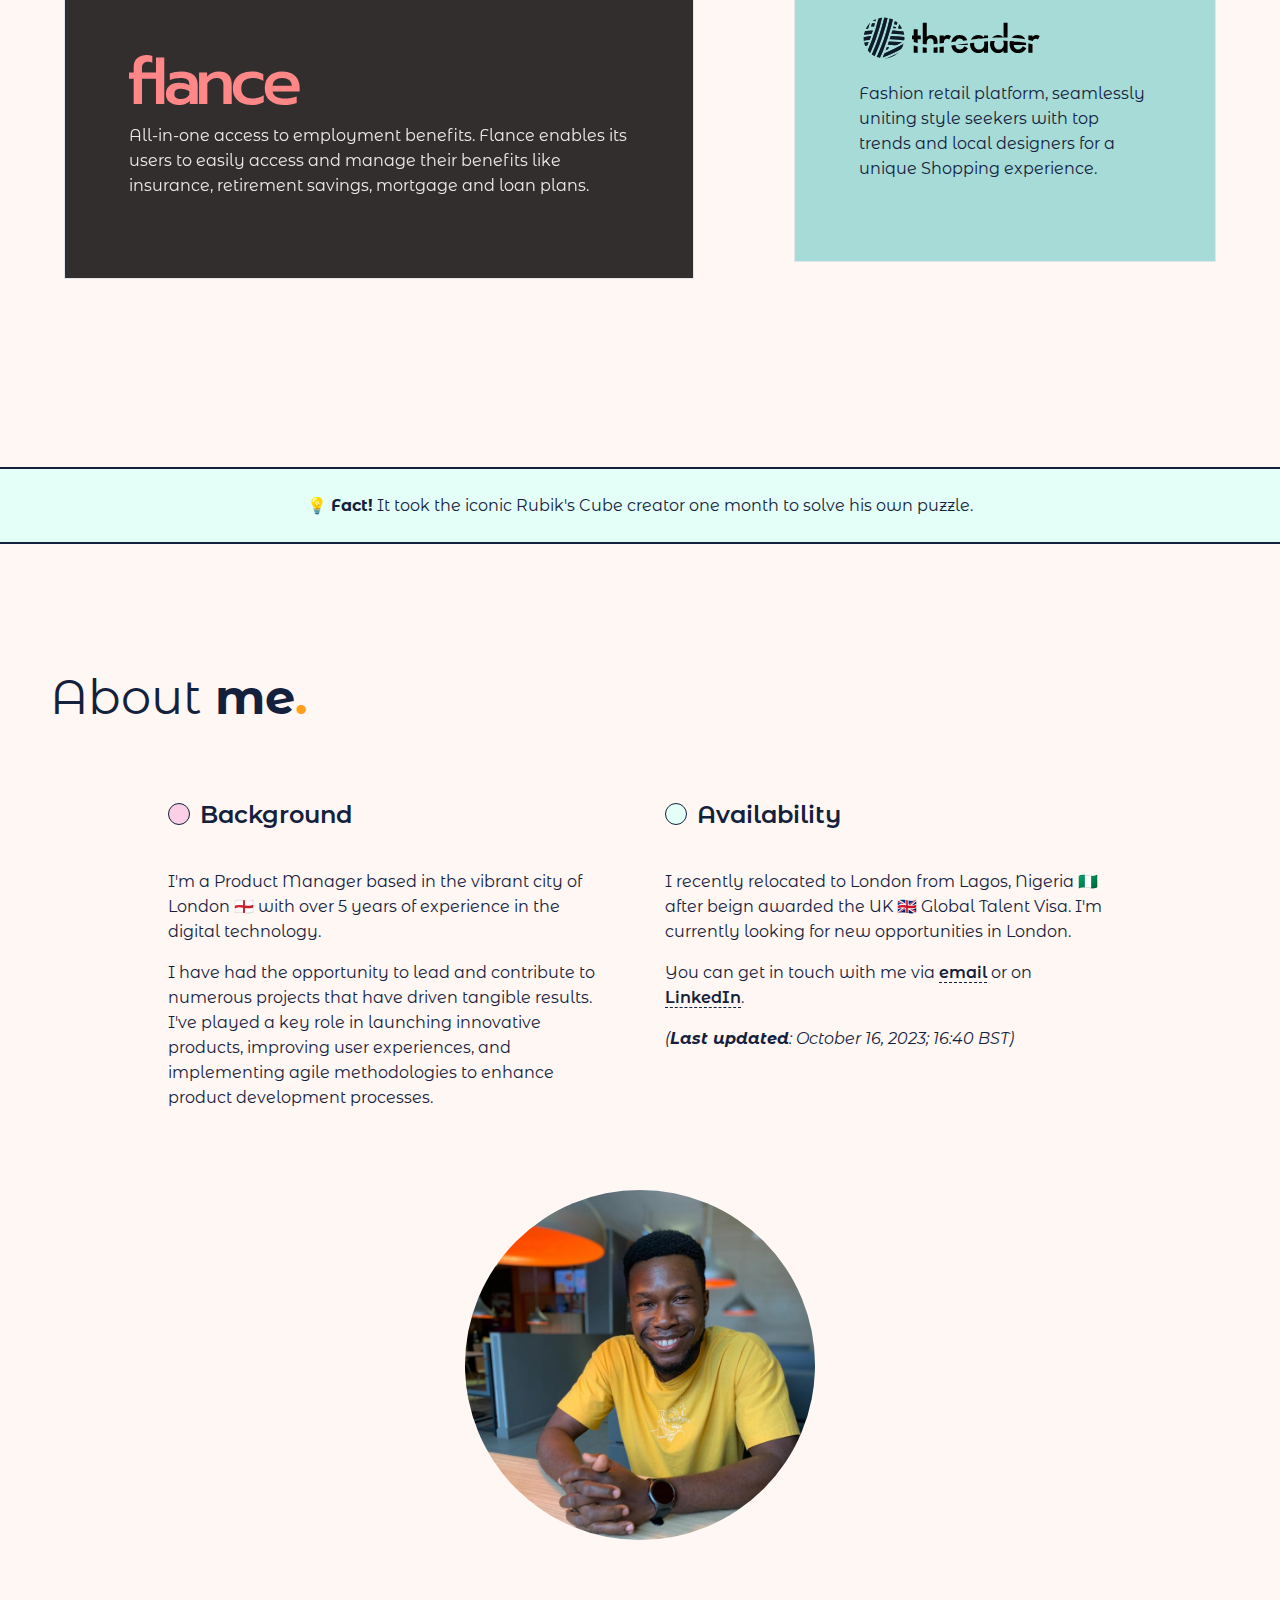
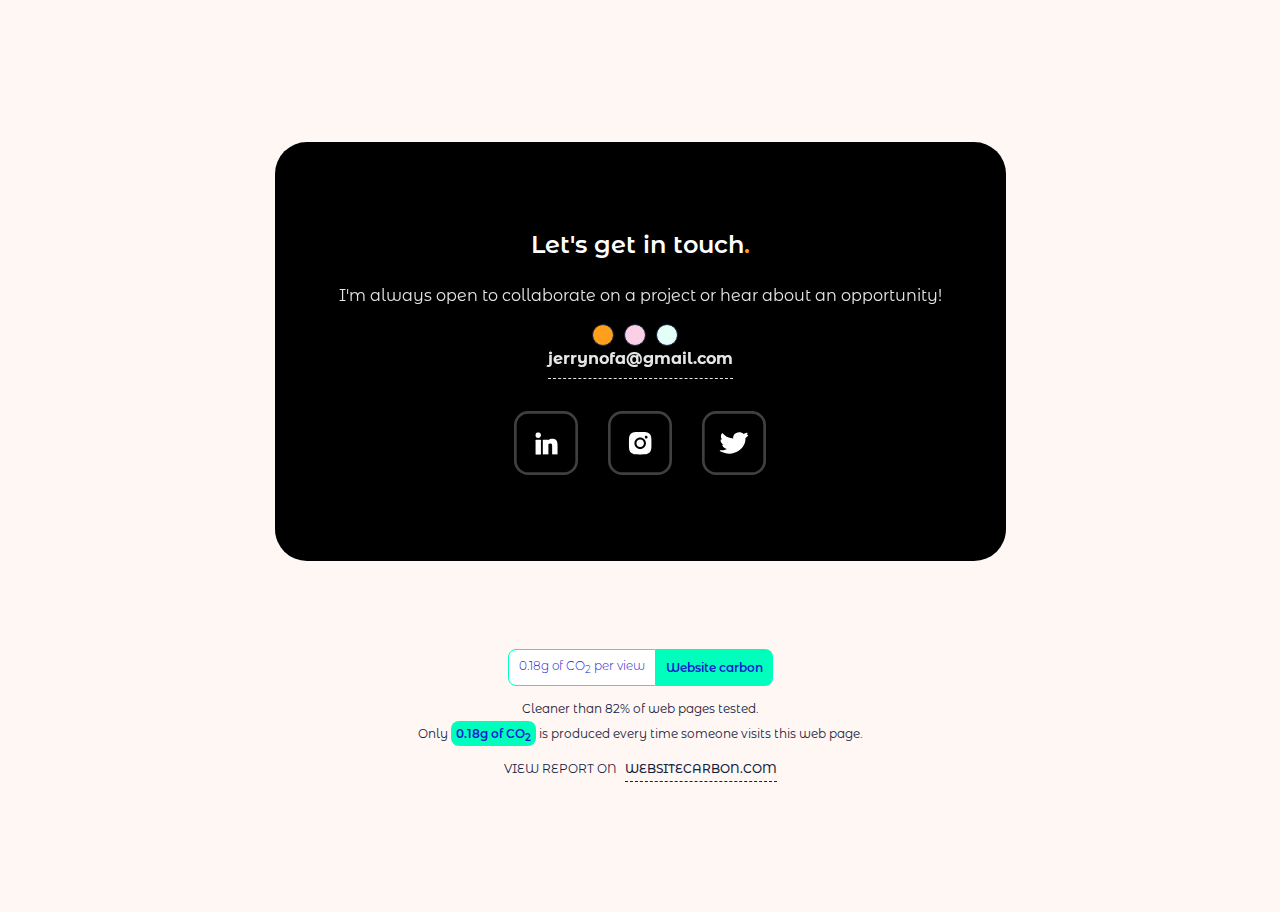
==== commit 8a58dd48: "Add files via upload" ====
--- a/index.html
+++ b/index.html
@@ -4,7 +4,7 @@
     <meta charset="UTF-8">
     <meta http-equiv="X-UA-Compatible" content="IE=edge">
     <meta name="viewport" content="width=device-width, initial-scale=1.0">
-    <title>Jerry Nofa Animashaun - Product Manger Portfolio</title>
+    <title>Jerry Nofa - Product Manager Portfolio</title>
     <meta name="keywords" content="Jerry Nofa, Product Manager, Senior Product Manager, Product Lead">
     <meta name="description" content="Explore my portfolio of successful product launches, user-centered designs, and revenue-driven strategies.">
     <meta property="og:title" content="Jerry Nofa Animashaun - Product Manger Portfolio" />
@@ -14,22 +14,24 @@
 
     <meta name="twitter:title" content="Jerry Nofa Animashaun - Product Manger Portfolio">
     <meta name="twitter:description" content="Explore my portfolio of successful product launches, user-centered designs, and revenue-driven strategies.">
-    <meta name="twitter:image" href=" featured-image.jpg">
+    <meta name="twitter:image" href="featured-image.jpg">
     <meta name="twitter:card" content="summary_large_image">
 
 
     <link rel="stylesheet" href="style.css">
-    <link rel="stylesheet" href="mobile.css">
-    <link rel="stylesheet" href="tablet.css">
+    <link rel="stylesheet" href="home1.css">
+    <link rel="stylesheet" href="mobile1.css">
+    <link rel="stylesheet" href="tablet1.css">
     <link rel="stylesheet" href="large-screen.css">
     <link rel="preconnect" href="https://fonts.googleapis.com">
     <link rel="preconnect" href="https://fonts.gstatic.com" crossorigin>
     <link href="https://fonts.googleapis.com/css2?family=Assistant:wght@300;400;600&display=swap" rel="stylesheet">
     <link rel="stylesheet" type="text/css" href="//fonts.googleapis.com/css?family=Comfortaa" />
+    <link href="https://fonts.googleapis.com/css?family=Inconsolata:400,700%7CMontserrat:100,100italic,200,200italic,300,300italic,400,400italic,500,500italic,600,600italic,700,700italic,800,800italic,900,900italic%7CPlus+Jakarta+Sans:200,300,regular,500,600,700,800,200italic,300italic,italic"> 
 
     <link rel="preconnect" href="https://fonts.googleapis.com">
     <link rel="preconnect" href="https://fonts.gstatic.com" crossorigin>
-    <link href="https://fonts.googleapis.com/css2?family=Montserrat:wght@200;300;400;500;600;700;800&display=swap" rel="stylesheet">
+    <link href="https://fonts.googleapis.com/css2?family=Montserrat+Alternates:wght@200;300;400;500;600;700;800&display=swap" rel="stylesheet">
 
     <link rel="icon" href="favicon.ico">
     <link rel="apple-touch-icon" href="favicon.ico">
@@ -39,212 +41,464 @@
 </head>
 <body>
 
-    <header>
-        <div class="logo">
-            <a href="index.html"><img src="logo.svg" alt="Jerry Nofa"></a>
-        </div>
-        <div class="nav">
-            <ul>
-                <li><a href="about.html">About</a></li>
-                <li><a href="works.html">Works</a></li>
-                <li><a href="contact.html">Contact</a></li>
-            </ul>
-
-        </div>    
+    <header id="home">
+        <a href=""><img src="jerry-logo2.svg" alt="Logo for Jerry Nofa"></a>
+        <!-- <h4 class="logo text-dark">Jerry Nofa</h4> -->
     </header>
-    <main id="showcase">
-
-        <!-- <div class="bg-circle">
-            <svg xmlns="http://www.w3.org/2000/svg" width="252" height="252" viewBox="0 0 252 252" fill="none">
-                <g opacity="0.05">
-                <path d="M52.9897 126C52.9897 85.7597 85.7597 52.9897 126 52.9897C166.24 52.9897 199.01 85.7597 199.01 126C199.01 166.24 166.24 199.01 126 199.01C85.7597 199.01 52.9897 166.24 52.9897 126ZM252 126C252 56.5755 195.524 0 126 0C56.5755 0 0 56.5755 0 126C0 195.424 56.5755 252 126 252C195.524 252 252 195.524 252 126Z" fill="black"/>
-                </g>
+
+    <section id="main">
+        <div class="top">
+            <div class="social">
+                <ol class="p-text">
+                 <li><a class="" href="https://www.linkedin.com/in/jerrynofa/" target="_blank"><img src="linkedin1.svg" alt=""></a></li>
+                 <li><a class="" href=""><img src="instagram.svg" alt=""></a></li>
+                 <li><a class="" href=""><img src="twitter.svg" alt=""></a></li>
+                </ol>
+             </div>
+             <div class="nav">
+                <ol class="p-text">
+                 <!-- <li><a class="p-text nav-link" href="#home">Home</a></li> -->
+                 <li><a class="p-text nav-link" href="#works">Works</a></li>
+                 <li><a class="p-text nav-link" href="#about">About</a></li>
+                 <li><a class="p-text nav-link" href="#contact">Contact</a></li>
+                 <li><a class="p-text nav-link" href="jerry_nofa_cv.pdf" target="_blank">My CV</a></li>
+                 
+                </ol>
+             </div>
+        </div>
+        
+
+        <div class="hero">
+            
+            <div class="hero-text">
+                <h3 class="hero-h3">Hello, <strong>I'm Jerry</strong> 👋</h3>
+                <p class="p-text pm-top">I'm a product manager based in London 🏴󠁧󠁢󠁥󠁮󠁧󠁿, with experience delivering game-changing SaaS, B2B, and B2C technology solutions.</p>
+                <p class="p-text wow-top ">Delivering <span>WOW</span> since 2018!</p>
+            </div>
+            <div class="hero-img">
+                <a><img src="jerry-img10.png" alt=""></a>
+                
+            </div>
+            <div class="sub-text">
+                <p class="p-text pm-bottom">Product manager based in London 🏴󠁧󠁢󠁥󠁮󠁧󠁿, with experience building SaaS, B2B, and B2C solutions.</p>
+                <p class="p-text wow-bottom ">Delivering <span>WOW</span> since 2018!</p>
+                
+            </div>
+        </div>
+        <!-- <div class="cv">
+            <a class="nav-link" href="jerry_nofa_cv.pdf" target="_blank"><p>Download my CV</p><img src="download.svg" alt=""></a>
+        </div> -->
+    </section>
+
+    <!-- <div class="social">
+        <ol class="p-text">
+         <li><a class="" href="https://www.linkedin.com/in/jerrynofa/" target="_blank"><img src="linkedin1.svg" alt=""></a></li>
+         <li><a class="" href=""><img src="instagram.svg" alt=""></a></li>
+         <li><a class="" href=""><img src="twitter.svg" alt=""></a></li>
+        </ol>
+     </div> -->
+
+    <section class="fact fact1">
+        <div class="fact-container ">
+            <p class="p-text">💡 <strong>Did you know?</strong> In the tech world, 'dogfooding' isn't about pets – it's about using your own product!</p>
+        </div>
+    </section>
+
+    <section id="works">
+        <div class="works-heading">
+            <h3 class="l-heading">Featured <strong>works<span>.</span></strong></h3>
+        </div>
+    </section>
+
+    <div class="all-works">
+    
+        <section id="work" class="grid-span-7 wallets scale-down">
+            <a href="">
+                <div class="work-img">
+                    <img src="wallets-mac.png" alt="">
+                </div>
+                <div class="work-text">
+                    <div class="work-logo">
+                        <img src="wallets-logo.svg" alt="Wallets Logo">
+                    </div>
+                    <!-- <h3 class="m-heading">Wallets Africa<span>.</span></h3> -->
+                    <!-- <div class="industry">
+                        <div class="item">
+                            <div class="circle1"></div>
+                            <p class="p-text">Fintech</p>
+                        </div>
+                        <div class="item">
+                            <div class="circle2"></div>
+                            <p class="p-text">Personal Finance</p>
+                        </div>
+                        
+                    </div> -->
+                    <div class="copy">
+                        <p class="p-text">Wallets is a digital bank that leverages phone numbers to provide innovative financial services. By enabling its customers to send and receive money using just phone numbers, Wallets quickly gained popularity in the Nigerian market and distinguished itself in the fintech space.</p>
+                    </div>
+                    
+                    <div class="action">
+                        <a class="nav-link" href="https://www.wallets.africa/" target="_blank"> Visit website</a>
+                    </div>
+                </div>
+            </a>
+        </section>
+
+        <section id="work" class="grid-span-5 stellas scale-up">
+            <a href="">
+                <div class="work-img">
+                    <img src="mockup.png" alt="">
+                </div>
+                <div class="work-text">
+                    <div class="work-logo">
+                        <img src="stellas-logo.svg" alt="Stellas Logo">
+                    </div>
+                    <!-- <h3 class="m-heading">Wallets Africa<span>.</span></h3> -->
+                    <!-- <div class="industry">
+                        <div class="item">
+                            <div class="circle1"></div>
+                            <p class="p-text">Fintech</p>
+                        </div>
+                        <div class="item">
+                            <div class="circle2"></div>
+                            <p class="p-text">Personal Finance</p>
+                        </div>
+                        <div class="item">
+                            <div class="circle3"></div>
+                            <p class="p-text">B2C</p>
+                        </div>
+                        
+                    </div> -->
+                    <div class="copy">
+                        <p class="p-text">Stellas is a digital bank that has simplified digital banking in the fintech space in Nigeria.</p>
+                    </div>
+                    
+                    <div class="action">
+                        <a class="nav-link" href="https://stellasbank.com/" target="_blank"> Visit website</a>
+                    </div>
+                </div>
+            </a>
+        </section>
+
+        <section id="work" class="grid-span-5 interstellas scale-up">
+            <a href="">
+                <div class="work-img rev-zoom">
+                    <img src="interstellas-mac.png" alt="">
+                </div>
+                <div class="work-text">
+                    <div class="work-logo">
+                        <img src="interstellas-logo.svg" alt="Interstellas Logo">
+                    </div>
+                    <!-- <h3 class="m-heading">Interstellas<span>.</span></h3> -->
+                    <!-- <div class="industry">
+                        <div class="item">
+                            <div class="circle1"></div>
+                            <p class="p-text">Fintech</p>
+                        </div>
+                        <div class="item">
+                            <div class="circle2"></div>
+                            <p class="p-text">SaaS</p>
+                        </div>
+                        <div class="item">
+                            <div class="circle3"></div>
+                            <p class="p-text">Payment</p>
+                        </div>
+                        
+                    </div> -->
+                    <div class="copy">
+                        <p class="p-text">Interstellas is simplifying payments for businesses, empowering seamless payments for their customers.
+                    
+                    <div class="action">
+                        <a class="nav-link" href="https://interstellas.stellasbank.com/" target="_blank"> Visit website</a>
+                    </div>
+                </div>
+            </a>
+        </section>
+        
+        <section id="work" class="grid-span-7 gigm scale-down">
+            <a href="">
+                <div class="work-img">
+                    <img src="gigm.png" alt="">
+                </div>
+                <div class="work-text">
+                    <!-- <div class="work-logo">
+                        <img src="flance-logo.svg" alt="Flance Logo">
+                    </div> -->
+                    <h3 class="m-heading">GIGM<span>.</span></h3>
+                    <!-- <div class="industry">
+                        <div class="item">
+                            <div class="circle3"></div>
+                            <p class="p-text">Insuretech</p>
+                        </div>
+                    </div> -->
+                    <div class="copy">
+                        <p class="p-text">GIGM is a technologically powered road transport platform providing mobility services to people across Africa.</p>
+                    </div>
+                    
+                    <div class="action">
+                        <a class="nav-link" href="https://gigm.com/" target="_blank"> Visit website</a>
+                    </div>
+                </div>
+            </a>
+            
+        </section>
+
+
+        <section id="work" class="grid-span-7 flance scale-down">
+            <a href="">
+                <div class="work-img">
+                    <img src="flance.png" alt="">
+                </div>
+                <div class="work-text">
+                    <div class="work-logo">
+                        <img src="flance-logo.svg" alt="Flance Logo">
+                    </div>
+                    <!-- <h3 class="m-heading">Wallets Africa<span>.</span></h3> -->
+                    <!-- <div class="industry">
+                        <div class="item">
+                            <div class="circle3"></div>
+                            <p class="p-text">Insuretech</p>
+                        </div>
+                    </div> -->
+                    <div class="copy">
+                        <p class="p-text-white">All-in-one access to employment benefits. Flance enables its users to easily access and manage their benefits like insurance, retirement savings, mortgage and loan plans.</p>
+                    </div>
+                    
+                    <div class="action">
+                        <a class="nav-link-white" href="https://www.flanceapp.com/" target="_blank"> Visit website</a>
+                    </div>
+                </div>
+            </a>
+        </section>
+
+        <section id="work" class="grid-span-5 threader scale-up">
+            <a href="">
+                <div class="work-img">
+                    <img src="threader.png" alt="">
+                </div>
+                <div class="work-text">
+                    <div class="work-logo">
+                        <img src="threader-logo.svg" alt="Threader Logo">
+                    </div>
+                    <!-- <h3 class="m-heading">Wallets Africa<span>.</span></h3> -->
+                    <!-- <div class="industry">
+                        <div class="item">
+                            <div class="circle1"></div>
+                            <p class="p-text">Fintech</p>
+                        </div>
+                        <div class="item">
+                            <div class="circle2"></div>
+                            <p class="p-text">Personal Finance</p>
+                        </div>
+                        <div class="item">
+                            <div class="circle3"></div>
+                            <p class="p-text">B2C</p>
+                        </div>
+                        
+                    </div> -->
+                    <div class="copy">
+                        <p class="p-text">Fashion retail platform, seamlessly uniting style seekers with top trends and local designers for a unique Shopping experience.</p>
+                    </div>
+                    
+                    <div class="action">
+                        <a class="nav-link" href="https://shopthreader.com/" target="_blank"> Visit website</a>
+                    </div>
+                </div>
+            </a>
+        </section>
+
+    
+        
+        
+    </div>
+
+    <section class="fact fact2">
+        <div class="fact-container ">
+            <p class="p-text">💡 <strong>Fact!</strong> It took the iconic Rubik's Cube creator one month to solve his own puzzle.</p>
+        </div>
+    </section>
+
+    
+
+    <section id="about">
+        <div class="about-heading">
+            <h3 class="l-heading">About <strong>me<span>.</span></strong></h3>
+        </div>
+    </section>
+
+    <section id="about-me">
+        <div class="text">
+            <div class="background">
+                <div class="title">
+                    <div class="circle2"></div>
+                    <h3 class="m-heading">Background</h3>
+                </div>
+                <div class="about-text">
+                    <p class="p-text">I'm a Product Manager based in the vibrant city of London 🏴󠁧󠁢󠁥󠁮󠁧󠁿 with over 5 years of experience in the digital technology.</p>
+
+                    <p class="p-text">I have had the opportunity to lead and contribute to numerous projects that have driven tangible results. I've played a key role in launching innovative products, improving user experiences, and implementing agile methodologies to enhance product development processes.</p>
+                </div>
+            </div>
+            <div class="availability">
+                <div class="title">
+                    <div class="circle3"></div>
+                    <h3 class="m-heading">Availability</h3>
+                </div>
+                
+                <div class="about-text">
+                    <p class="p-text">I recently relocated to London from Lagos, Nigeria 🇳🇬 after beign awarded the UK 🇬🇧 Global Talent Visa. I'm currently looking for new opportunities in London.</p>
+    
+                    <p class="p-text">You can get in touch with me via <a class="nav-link p-text" href="">email</a> or on <a class="nav-link p-text" href="https://www.linkedin.com/in/jerrynofa/" target="_blank">LinkedIn</a>.</p>
+                    
+                    <p class="p-text"><em>(<strong>Last updated</strong>: October 16, 2023; 16:40 BST)</em></p>
+                </div>
+            </div>
+        </div>
+        
+        <div class="my-images">
+            <div class="small-img">
+                <a><img src="jerry-img7.JPEG" alt=""></a>
+            </div>
+            <!-- <div class="main-img">
+                <img src="background-img1.jpg" alt="">
+            </div> -->
+            
+        </div>
+
+        <!-- <video autoplay loop muted class="jerry-video">
+            <source src="test-video.mp4" type="video/mp4">
+        </video> -->
+
+    </section>
+
+    <section id="contact">
+
+        
+
+        <div class="container">
+            <div class="contact-text">
+                <h3 class="m-heading">Let's get in touch<span>.</span></h3>
+                <p class="p-text-white">I'm always open to collaborate on a project or hear about an opportunity!</p>
+            </div>
+            <div class="email">
+                <div class="circles">
+                    <div class="circle1"></div>
+                    <div class="circle2"></div>
+                    <div class="circle3"></div>
+                </div>
+                <a class="nav-link-white p-text-white">jerrynofa@gmail.com</a>
+            </div>
+            <div class="social">
+                <a href="https://www.linkedin.com/in/jerrynofa/" target="_blank"><svg width="28" height="28" viewBox="0 0 28 28" fill="none" xmlns="http://www.w3.org/2000/svg">
+                    <rect opacity="0.25" x="0.583333" y="0.583333" width="26.8333" height="26.8333" rx="5.63889" stroke="#FFFFFF" stroke-width="1.16667"/>
+                    <g clip-path="url(#clip0_110_388)">
+                    <path d="M10.558 11.7826C11.2346 11.7826 11.783 11.2343 11.783 10.5578C11.783 9.88137 11.2346 9.33301 10.558 9.33301C9.88146 9.33301 9.33301 9.88137 9.33301 10.5578C9.33301 11.2343 9.88146 11.7826 10.558 11.7826Z" fill="#FFFFFF"/>
+                    <path d="M11.5789 12.6006H9.53718C9.42448 12.6006 9.33301 12.692 9.33301 12.8047V18.9287C9.33301 19.0414 9.42448 19.1329 9.53718 19.1329H11.5789C11.6916 19.1329 11.783 19.0414 11.783 18.9287V12.8047C11.783 12.692 11.6916 12.6006 11.5789 12.6006Z" fill="#FFFFFF"/>
+                    <path d="M17.6619 12.2608C16.7894 11.9619 15.6981 12.2244 15.0437 12.6952C15.0212 12.6074 14.9412 12.5421 14.8461 12.5421H12.8047C12.692 12.5421 12.6006 12.6335 12.6006 12.7462V18.8702C12.6006 18.9829 12.692 19.0744 12.8047 19.0744H14.8461C14.9588 19.0744 15.0502 18.9829 15.0502 18.8702V14.4691C15.3801 14.1849 15.8051 14.0943 16.153 14.2421C16.4902 14.3846 16.6833 14.7324 16.6833 15.1958V18.8702C16.6833 18.9829 16.7747 19.0744 16.8874 19.0744H18.9288C19.0415 19.0744 19.1329 18.9829 19.1329 18.8702V14.7847C19.1097 13.1071 18.3205 12.4861 17.6619 12.2608Z" fill="#FFFFFF"/>
+                    </g>
+                    <defs>
+                    <clipPath id="clip0_110_388">
+                    <rect width="9.8" height="9.8" fill="white" transform="translate(9.33301 9.33301)"/>
+                    </clipPath>
+                    </defs>
+                    </svg></a>
+
+                <a href=""><svg width="28" height="28" viewBox="0 0 28 28" fill="none" xmlns="http://www.w3.org/2000/svg">
+                    <rect opacity="0.25" x="0.583333" y="0.583333" width="26.8333" height="26.8333" rx="5.63889" stroke="#FFFFFF" stroke-width="1.16667"/>
+                    <path d="M14.0785 12.4375C13.1753 12.4375 12.4382 13.1746 12.4382 14.0777C12.4382 14.9809 13.1753 15.7179 14.0785 15.7179C14.9816 15.7179 15.7187 14.9809 15.7187 14.0777C15.7187 13.1746 14.9816 12.4375 14.0785 12.4375ZM18.9979 14.0777C18.9979 13.3985 19.004 12.7254 18.9659 12.0475C18.9277 11.26 18.7481 10.561 18.1722 9.98519C17.5951 9.4081 16.8975 9.22968 16.11 9.19154C15.4307 9.15339 14.7577 9.15955 14.0797 9.15955C13.4005 9.15955 12.7274 9.15339 12.0494 9.19154C11.2619 9.22968 10.563 9.40933 9.98714 9.98519C9.41005 10.5623 9.23164 11.26 9.19349 12.0475C9.15535 12.7267 9.1615 13.3997 9.1615 14.0777C9.1615 14.7557 9.15535 15.43 9.19349 16.108C9.23164 16.8955 9.41128 17.5944 9.98714 18.1703C10.5642 18.7474 11.2619 18.9258 12.0494 18.9639C12.7286 19.0021 13.4017 18.9959 14.0797 18.9959C14.7589 18.9959 15.432 19.0021 16.11 18.9639C16.8975 18.9258 17.5964 18.7461 18.1722 18.1703C18.7493 17.5932 18.9277 16.8955 18.9659 16.108C19.0052 15.43 18.9979 14.7569 18.9979 14.0777V14.0777ZM14.0785 16.6014C12.6819 16.6014 11.5548 15.4743 11.5548 14.0777C11.5548 12.6811 12.6819 11.554 14.0785 11.554C15.475 11.554 16.6021 12.6811 16.6021 14.0777C16.6021 15.4743 15.475 16.6014 14.0785 16.6014ZM16.7055 12.0401C16.3794 12.0401 16.1161 11.7768 16.1161 11.4507C16.1161 11.1246 16.3794 10.8613 16.7055 10.8613C17.0316 10.8613 17.2949 11.1246 17.2949 11.4507C17.295 11.5281 17.2798 11.6048 17.2502 11.6763C17.2206 11.7479 17.1772 11.8129 17.1225 11.8677C17.0677 11.9224 17.0027 11.9658 16.9312 11.9954C16.8596 12.025 16.7829 12.0402 16.7055 12.0401V12.0401Z" fill="#FFFFFF"/>
+                    </svg></a>
+
+                <a href=""><svg width="28" height="28" viewBox="0 0 28 28" fill="none" xmlns="http://www.w3.org/2000/svg">
+                    <rect opacity="0.25" x="0.583333" y="0.583333" width="26.8333" height="26.8333" rx="5.63889" stroke="#FFFFFF" stroke-width="1.16667"/>
+                    <path d="M20.1511 10.4699C20.0689 10.3874 19.9363 10.3666 19.8276 10.4175C19.7599 10.4491 19.6328 10.4906 19.4818 10.5316C19.6723 10.3004 19.8254 10.0415 19.893 9.80882C19.9222 9.70852 19.8795 9.60279 19.7864 9.54301C19.6934 9.48372 19.5695 9.48372 19.4764 9.54301C19.3298 9.63639 18.6221 9.91702 18.1746 10.0079C17.1634 9.19915 15.9866 9.11515 14.7633 9.76732C13.7688 10.2974 13.5524 11.3755 13.5946 12.0326C11.3184 11.8325 9.90352 10.7347 9.10708 9.82611C9.05135 9.76237 8.96154 9.72878 8.87713 9.73372C8.7884 9.73965 8.70832 9.78461 8.66288 9.85427C8.2863 10.4348 8.18188 11.0766 8.36205 11.7105C8.46052 12.0563 8.63258 12.3611 8.83223 12.6082C8.73646 12.5652 8.64394 12.5113 8.55683 12.4471C8.47675 12.3868 8.36475 12.3755 8.27007 12.4155C8.17593 12.4565 8.11587 12.5434 8.11587 12.6388C8.11587 13.7272 8.86144 14.4535 9.55778 14.8329C9.44524 14.8206 9.32783 14.7978 9.20934 14.7647C9.10762 14.7366 8.99725 14.7647 8.92691 14.8379C8.85657 14.9105 8.8398 15.0142 8.88363 15.1027C9.27481 15.8927 10.0161 16.4361 10.9331 16.6333C10.1324 17.0626 9.06055 17.2731 8.07908 17.1698C7.95193 17.1535 7.83073 17.2271 7.79069 17.3388C7.75066 17.4505 7.80314 17.573 7.91514 17.6303C9.40412 18.3936 10.7503 18.6663 11.9135 18.6663C13.6065 18.6663 14.9132 18.0893 15.7085 17.6066C17.8527 16.3072 19.1891 13.9742 19.003 11.8868C19.3466 11.6551 19.8606 11.2273 20.1793 10.7673C20.2453 10.6744 20.2334 10.5519 20.1511 10.4699Z" fill="#FFFFFF"/>
+                    </svg></a>
+            </div>
+        </div>
+    </section>
+
+    <section id="footer">
+        <div class="carbon">
+            <div class="carbon-text">
+                <p class="p-text">0.18g of CO<sub>2</sub> per view</p>
+                <a href="https://www.websitecarbon.com/website/jerrynofa-com/" target="_blank">Website carbon</a>
+            </div>
+            <div class="carbon-copy">
+                <p>Cleaner than 82% of web pages tested.</p>
+                <p>Only <span>0.18g of CO<sub>2</sub></span> is produced every time someone visits this web page.</p>
+            </div>
+            <div class="website-carbon">
+                <p>View report on <a class="nav-link" href="https://www.websitecarbon.com/website/jerrynofa-com/" target="_blank">websitecarbon.com</a></p>
+            </div>
+            
+        </div>
+    </section>
+    <section id="top">
+        <div class="top">
+            <a href="#home">
+                <svg width="40" height="40" viewBox="0 0 28 22" fill="none" xmlns="http://www.w3.org/2000/svg">
+                <path d="M15.172 8.12335C15.0228 8.00157 14.9416 7.84049 14.9454 7.67406C14.9493 7.50763 15.0379 7.34883 15.1927 7.23113C15.3475 7.11343 15.5563 7.04601 15.7752 7.04307C15.994 7.04013 16.2058 7.10191 16.3659 7.21539L20.8714 10.6417C21.0296 10.7621 21.1184 10.9254 21.1184 11.0956C21.1184 11.2659 21.0296 11.4292 20.8714 11.5496L16.3659 14.9759C16.2886 15.039 16.1953 15.0896 16.0917 15.1248C15.9881 15.1599 15.8762 15.1787 15.7628 15.1803C15.6494 15.1818 15.5367 15.1659 15.4315 15.1336C15.3263 15.1013 15.2308 15.0532 15.1506 14.9922C15.0704 14.9312 15.0071 14.8585 14.9646 14.7785C14.9221 14.6985 14.9013 14.6129 14.9033 14.5266C14.9053 14.4404 14.9301 14.3553 14.9763 14.2765C15.0224 14.1977 15.089 14.1267 15.172 14.0679L18.2357 11.7381H7.32133C7.09728 11.7381 6.88241 11.6704 6.72399 11.5499C6.56556 11.4294 6.47656 11.266 6.47656 11.0956C6.47656 10.9253 6.56556 10.7619 6.72399 10.6414C6.88241 10.5209 7.09728 10.4532 7.32133 10.4532H18.2357L15.172 8.12335Z" fill="#14213D"/>
                 </svg>
-
-        </div> -->
-
-        <div class="showcase-content">
-            <h1 class="l-heading">Jerry  Nofa<span>.</span></h1>
-            <!-- <h1 class="l-heading">Animashaun<span>.</span></h1> -->
-            <h3>PRODUCT MANAGER 
-                | INTRAPRENEUR
-            </h3>
-            <p>Skilled product manager with expertise in fintech, delivering game-changing SaaS, B2B, and B2C technology solutions.</p>
-
-            <a class="btn" href="jerry_nofa_cv.pdf" target="_blank">Download CV</a>
-        </div>
-    </main>
-
-<!-- Company Section -->
-
-    <section class="companies-section">
-        <!-- <div class="companies-bg">
-            <img class="rectangle" src="rectangle.svg" alt="">            
-            <img class="mat" src="mat.svg" alt="">
-        </div> -->
-
-
-        <!-- <div class="companies-container">
-            <div class="company-text-wrapper">
-                <h3>Trusted by high-performing companies<span>.</span></h3>
-            </div>
-            <div class="company-logo-wrapper">
-                <div class="company-logo-top">
-                    <div class="company-logo-stellas ">
-                        <img class="brand-logo" src="logo-stellas.jpg" alt="">
-                    </div>
-                    <div class="company-logo-wallets">
-                        <img class="brand-logo" src="logo-wallets.jpg" alt="">
-                    </div>
-                    <div class="company-logo-gigm">
-                        <img class="brand-logo" src="logo-gigm.jpg" alt="">
-                    </div>
-                </div>
-                <div class="company-logo-bottom">
-                    <div class="company-logo-stellas">
-                        <img class="brand-logo" src="logo-gig-group.jpg" alt="">
-                    </div>
-                    <div class="company-logo-wallets">
-                        <img class="brand-logo" src="logo-flance.jpg" alt="">
-                    </div>
-                </div>
-            </div>
-        </div> -->
-        <div class="companies-list">
-            <div class="companies-tag">
-                <div class="vertical-line"></div>
-                <h3 class="white">I've worked with:</h3>
-                <!-- <p class="white">I've worked with:</p> -->
-            </div>
-            <div class="top-part-1">
-                <h1 class="companies-l-text"> <a class="stellas">Stellas Digital Bank</a>, 
-                <a class="grolatech">Grolatech Credit Limited</a>, <a class="gigm">GIGM</a>,
-                <a class="flance">Flance</a>, <a class="wallets">Wallets Africa</a>.</h1>
-                
-            </div>
-            
-            
-
-            
-    </div>
-
-    </section>
-    <section id="what">
-        <div class="container">
-            <h2 class="m-heading text-center">What I do<span>.</span></h2>
-            <div class="items">
-                <div class="item">
-                    <div class="head"><img src="lightbulb-yellow.svg" alt=""><h3 class="text-white"> PRODUCT DEVELOPMENT</h3>
-                    </div>
-                    
-                    <P>Conceptualizing and designing innovative products, collaborating with cross-functional teams to develop solutions, and conducting market research and analysis for product enhancements.</P>
-                </div>
-                <div class="item">
-                    <div class="head">
-                        <img src="agile.svg" alt=""><h3 class="text-white">AGILE METHODOLOGY</h3>
-                    </div>
-                    <p>Implementing Agile frameworks to streamline product development processes, facilitating sprint planning, stand-ups, and retrospectives for improved teamwork, and prioritizing and managing product backlogs for on-time delivery.</p>
-            
-                </div>
-            </div>
-            <div class="items">
-                <div class="item">
-                    <div class="head"><img src="team-yellow.svg" alt=""><h3 class="text-white"> TEAM LEADERSHIP</h3>
-                    </div>
-                    
-                    <P>Building and nurturing collaborative teams, fostering a culture of creativity innovation, and accountability, to drive excellence in product development and delivery.</P>
-                </div>
-                <div class="item">
-                    <div class="head">
-                        <img src="ux.svg" alt=""><h3 class="text-white">USER EXPERIENCE DESIGN</h3>
-                    </div>
-                    <p>Designing user-centered experiences that delight and retain customers, conducting usability testing and incorporating feedback for continuous improvement, and crafting wireframes and prototypes to visualize product concepts.</p>
-            
-                </div>
-            </div>
-        </div>
-
-    </section>
-    <section class="works">
-        <div class="container">
-                <div class="main-text">
-                    <h2 class="m-heading text-center">Selected works<span>.</span></h2>
-                    <p class="text-center">Explore a carefully curated collection of my notable works, highlighting my expertise and creativity in delivering impactful solutions.
-                </div>
-            <div class="items">
-                <div class="items-container">
-                    <div class="work-1">
-                        <div class="text">
-                         <h2 class="m-heading">Stellas</h2>
-                            <p>Stellas is a digital bank that has simplified digital banking in the fintech space in Nigeria.</p>
-                            <h4 class="p-bold">Company</h4>
-                            <p>Stellas Technologies | GIG Group</p>
-                            <h4 class="p-bold">Contribution</h4>
-                            <p>I led product development, driving customer adoption and retention through user research and an agile roadmap. I launched a BaaS product for seamless fintech integration and internal tools for improved operations.</p>
-                            <a class="btn" href="stellas.html">View more details</a>
-                        </div>
-                        <div class="work-image">
-                            <!-- <img src="Stellas-work.jpg" alt="Stellas Bank https://stellasbank.com/ "> -->
-                        </div>
-
-                    </div>
-                </div>
-                <div class="items-container">
-                    <div class="work-2">
-                        <div class="text">
-                         <h2 class="m-heading">Wallets Africa</h2>
-                            <p>Wallets is a digital bank that leverages phone numbers to provide innovative financial services.</p>
-                            <h4 class="p-bold">Company</h4>
-                            <p>Enterprise Wallets Payment Systems</p>
-                            <h4 class="p-bold">Contribution</h4>
-                            <p>Grew the customer base by 42% to over 55,000 users and achieved a 24% increase in user engagement through innovative features. Successfully implemented a fraud detection system that reduced fraudulent activities by 76%. Launched a new mobile app that contributed to securing about $1 million in funding.</p>
-                            <a class="btn" href="wallets-africa.html">View more details</a>
-                        </div>
-                        <div class="work-image">
-                            <!-- <img src="wallets-work.jpg" alt="Wallets Africa https://wallets.africa/ "> -->
-                        </div>
-                
-
-                    </div>
-                </div>
-                <div class="items-container">
-                    <div class="work-3">
-                        <div class="text">
-                         <h2 class="m-heading-white">Interstellas</h2>
-                            <p class="text-white">Simplifying payments for businesses, empowering seamless payments for their customers.</p>
-                            <h4 class="p-bold white">Company</h4>
-                            <p class="text-white">Stellas Technologies | GIG Group</p>
-                            <h4 class="p-bold white">Contribution</h4>
-                            <p class="text-white">Launched Interstellas, generating a new revenue stream and contributing to a 10% increase in Stellas revenue within 6 months, onboarded 1,000+ businesses, processed 2.7 billion Nigerian Naira (£4.7 million), and facilitated over 97,000 seamless transactions.</p>
-                            <a class="btn-white" href="interstellas.html">View more details</a>
-                        </div>
-                        <div class="work-image">
-                            <!-- <img src="interstellas-work.jpg" alt="Stellas Bank https://interstellas.stellasbank.com/ Interstellas"> -->
-                        </div>
-                    </div>
-                </div>
-            <div class="view-more">
-                <a class="btn" href="works.html">View more works...</a>
-            </div>
-
-    </section>
-    <footer>
-        <div class="container">
-            <h2 class="m-heading">Let's get in touch<span>.</span></h2>
-            <p>Let's connect and shape the future of technology together!</p>
-            <div class="social">
-                <a href="https://www.linkedin.com/in/jerrynofa/" target="blank"><img src="linkedin.svg" alt="LinkedIn" ></a>
-            </div>
-            <div class="email">
-                <div class="horizontal-line"></div>
-                <p>EMAIL</p>
-            </div>
-
-            <p class="my-email">jerrynofa@gmail.com</p>
-            
-            <h3>JERRY NOFA | PRODUCT MANAGER | INTRAPRENEUR</h3>
-        </div>
-    </footer>
+            </a>
+        </div>
+    </section>
+
+
+
+    <!-- <section id="works">
+        <div class="selected-works text-dark">
+            <h2 class="white">Selected Works</h2>
+        </div>
+
+        <div class="work-item stellas">
+            <div class="text">
+                <h2 class="white">Stellas</h2>
+                <p class="p-text-white">Stellas is a digital bank that has simplified digital banking in the fintech space in Nigeria.</p>
+                <div class="view-work">
+                    <p><a class="p-text-white nav-link-white" href="">Discover project</a> </p>
+                </div>
+            </div>
+
+            <div class="work-item-right">
+                <p class="work-item-number">01</p>
+                <div class="image">
+                    <img src="stellas-work.jpg" alt="">
+                    
+                </div>
+            </div>
+        </div>
+        <div class="work-item interstellas">
+            <div class="text">
+                <h2 class="white">Intertellas</h2>
+                <p class="p-text-white">Stellas is a digital bank that has simplified digital banking in the fintech space in Nigeria.</p>
+                <div class="view-work">
+                    <p><a class="p-text-white nav-link-white" href="">Discover project</a> </p>
+                </div>
+            </div>
+
+            <div class="work-item-right">
+                <p class="work-item-number">02</p>
+                <div class="image">
+                    <img src="interstellas-work.jpg" alt="">
+                </div>
+            </div>
+        </div>
+        <div class="work-item wallets">
+            <div class="text">
+                <h2 class="white">Wallets Africa</h2>
+                <p class="p-text-white">Stellas is a digital bank that has simplified digital banking in the fintech space in Nigeria.</p>
+                <div class="view-work">
+                    <p><a class="p-text-white nav-link-white" href="">Discover project</a></p>
+                </div>
+            </div>
+
+            <div class="work-item-right">
+                <p class="work-item-number">03</p>
+                <div class="image">
+                    <img src="wallets-work.jpg" alt="">
+                </div>
+            </div>
+        </div>
+    </section> -->
 
 </body>
 </html>--- a/style.css
+++ b/style.css
@@ -1,1033 +1,969 @@
 @import url('https://fonts.googleapis.com/css2?family=Assistant:wght@100;200;300;400;500;600;700&display=swap');
+
 
 html{
     font-size: 10px;
+    scroll-behavior: smooth;
 }
 body{
-    background-color: #f1f1f1;
     padding: 0;
     margin: 0;
-}
+    box-sizing: border-box;
+    /* background-color: #ffffff; */
+    /* background-color: #FAEDDC; */
+    /* background-color: #FAEFF8; */
+    background-color: #fff7f3;
+}
+
 /* Utilities */
-
-.text-center{
+.logo{
+    font-family: 'Montserrat Alternates', sans-serif;
+    font-size: 2.4rem;
+    font-weight: 700;
+    margin: 0;
+}
+.text-dark{
+    color: #14213D;
+}
+.bold{
+    font-family: 'Montserrat Alternates', sans-serif;    
+    font-weight: 500;
+}
+a{
+    text-decoration: none;
+}
+.p-text{
+    font-family: 'Montserrat Alternates', sans-serif;
+    font-size: 1.6rem;
+    color: #14213D;
+    line-height: 2.5rem;
+    font-weight: 400;
+    /* letter-spacing: 0.03rem; */
+}
+.p-text-white{
+    font-family: 'Montserrat Alternates', sans-serif;
+    font-size: 1.6rem;
+    color: #FFFFFF;
+    opacity: 90%;
+    font-weight: 400;
+    line-height: 2.5rem;
+}
+h3{
+    font-family: 'Montserrat Alternates', sans-serif;
+    color: #14213D;
+}
+.l-heading{
+    font-size: 4.8rem;
+    font-weight: 400;
+    color: #14213D;
+    
+}
+.m-heading{
+    font-size: 2.4rem;
+    font-weight: 600;
+    color: #14213D;
+}
+
+.white{
+    color: #FFFFFF;
+    opacity: 90%;  
+}
+.hero-h3{
+    font-family: 'Montserrat Alternates', sans-serif;
+    font-size: 3.2rem;
+    font-weight: 300;
+    color: #14213D;
+}
+.hero-h3-bold{
+    font-family: 'Montserrat Alternates', sans-serif;
+    font-size: 6rem;
+    font-weight: 600;
+    color: #14213D;
+
+}
+.hero .p-text span{
+    color: #FF9F1C;
+    font-size: 2.4rem;
+}
+
+.nav-link{
+    border: 1px #14213D;
+    border-bottom-style: dashed;
+}
+.nav-link:hover{
+    border: 1px #14213D;
+    border-bottom-style: solid;
+}
+.nav-link-white{
+    border: 1px #ffffff;
+    border-bottom-style: dashed;
+}
+.nav-link-white:hover{
+    border: 1px #ffffff;
+    border-bottom-style: solid;
+}
+
+.v-line{
+    width: 0.3rem;
+    height: 2rem;
+    background-color: #FF9F1C;
+    margin-right: 1rem;
+}
+.circle1{
+    width: 2rem;
+    height: 2rem;
+    border-radius: 50%;
+    background-color: #FF9F1C;
+    margin-right: 1rem;
+    border: 1px solid #14213D;
+}
+.circle2{
+    width: 2rem;
+    height: 2rem;
+    border-radius: 50%;
+    background-color: #fbcfe5;
+    margin-right: 1rem;
+    border: 1px solid #14213D;
+
+}
+.circle3{
+    width: 2rem;
+    height: 2rem;
+    border-radius: 50%;
+    background-color: #e3fff8;
+    margin-right: 1rem;
+    border: 1px solid #14213D;
+
+}
+
+
+/* Header */
+header{
     text-align: center;
-}
-.dark-bg{
-    background-color: #000000;
-}
-.ghost-mode-bg{
-    background-color: #18191F; 
-}
-.white-bg{
-    background-color: #FFFFFF;
-}
-.l-heading{
-    font-size: 7.6rem;
-    font-family: 'comfortaa';
-    margin: 0;
-    letter-spacing: 2px;
-    color: #14213D;
-}
-.l-heading-cntr{
-    font-size: 7.6rem;
-    font-family: 'comfortaa';
-    margin: 0;
-    letter-spacing: 2px;
-    color: #14213D;
-}
-.m-heading{
-    font-size: 5.2rem;
-    font-family: 'comfortaa';
-}
-.m-heading span{color: #FF9F1C;}
-.m-heading-white{
-    font-size: 5.2rem;
-    font-family: 'comfortaa';
-    color: #ffffff;
-}
-.p-bold{
-    margin: 0;
+    padding: 5rem 5rem 1rem 5rem;
+}
+header img{
+    width: 15rem;
+}
+
+
+
+/* Main Section */
+#main{
+    justify-content: center;
+    display: flex;
+    flex-direction: column;
+}
+
+#main .social{
+    padding-left: 5rem;
+}
+#main .social ol{
+    list-style-type: none;
+    padding: 0;
+}
+.social li img{
+    width: 3.5rem;
+}
+.social li{
+    padding: 0.5rem 0;
+    margin-right: 2.4rem;
+    transition: 0.2s;
+}
+.social li:hover{
+    transform: translateX(5px);
+    transition: 0.2s;
+}
+.nav li:hover{
+    transform: translateX(-10px);
+    transition: 0.2s;
+}
+.social li a{
+    text-decoration: none;
+    padding: 0.5rem 0;
+    transition: 0.2s;
+}
+
+#main .top{
+    display: flex;
+    justify-content: space-between;
+}
+#main .nav{
+    padding-right: 5rem;
+    position:fixed;
+    right: 0;
+    padding-right: 2.4rem;
+    background-color: rgb(255, 247, 243, 0.5);
+    backdrop-filter: blur(5px);
+    -webkit-backdrop-filter: blur( 5px);
+    border: 1px solid rgb(255, 255, 255, 0.5);
+    border-radius: 0.8rem 0 0 0.8rem;
+    z-index: 99;
+}
+#main .nav ol{
+    list-style-type: none;
+
+}
+.nav li{
+    padding: 0.5rem 0;
+    transition: 0.2s;
+}
+.nav li a{
+    text-decoration: none;
+    padding: 0.5rem 0;
+    font-weight: 400;
+    /* text-transform: uppercase; */
+}
+
+
+
+
+/* Hero Section */
+
+.hero{
+    
+    margin: 0 auto;
+    justify-content: center;
+    display: flex;
+    align-items: center;
+    max-width: 70%;
+    margin-bottom: 6.4rem;
+}
+.hero .hero-img img{
+    width: 35rem;
+    max-height: 30rem;
+    object-fit: cover;
+    object-position: center;
+    transition: 0.5s;
+ 
+}
+
+.hero .hero-text{
+    border-bottom: 1px dashed #14213D;
+    align-self: flex-start;
+    text-align: left;
+    width: 33.3%;
+    text-align: right;
+    padding-bottom: 2rem;
+    margin-right: -5rem;
+    z-index: -3;
+}
+.wow-bottom{display: none;}
+.pm-top{display: none;}
+
+.hero-text h3{margin: 0}
+.hero-text .wow-top{margin: 0}
+.sub-text p{margin: 0}
+.hero .sub-text{
+    border-bottom: 1px dashed #14213D;
+    /* align-self: flex-end; */
+    width: 33.3%;
+    padding-bottom: 2rem;
+    margin-left: -15rem;
+    z-index: -3;
+}
+.hero .hero-text p{
+    margin-right: 10rem;
+    width: 90%;
+}
+.hero .sub-text p{
+    margin-left: 13rem;
+    width: 25rem;
+}
+
+/* CV New */
+
+.cv{
+    justify-content: center;
+    align-items:center ;
+    display: inline-flex;
     font-family: 'Montserrat', sans-serif;
     font-size: 1.6rem;
     font-weight: 600;
-}
-
-.img-format{
-    border: solid 1px #E2E5EB;
-    border-radius: 0.8rem;
-}
-
-
-h3{
-    font-family: 'Montserrat', sans-serif;
-    letter-spacing: 1px;
-    font-size: 2rem;
-    font-weight: 600;
-    color: #14213D;
-}
-h4{
-    font-family: 'Montserrat', sans-serif;
-    letter-spacing: 1px;
+
+}
+.cv a{
+    color: #14213D;
+    padding-bottom: 0.5rem;
+    align-items: center;
+    justify-content: center;
+    display: flex;
+    gap: 1rem;
+}
+
+.cv a p{
+    margin: 0;
+}
+
+
+/* Fact New */
+
+
+.fact{
+    margin: 12.4rem 0;
+    text-align: center;
+    /* background-color: #e3fff8; */
+}
+
+.fact.fact1{
+    margin-top: 6.4rem ;
+}
+.fact1{background-color:#fddded;;}
+.fact2{background-color: #e3fff8;;}
+.fact3{background-color:#fddded;;}
+.fact-container{
+    border-top: 2px solid #14213D;
+    border-bottom: 2px solid #14213D;
+    width:100%;
+}
+
+.fact p{
+    margin: 2.4rem;
+    max-width: 70%;
+    display: inline-block;
+}
+
+
+/* Works-New */
+
+#works{
+    padding: 0 5rem;
+}
+#works .works-heading h3 span{color: #FF9F1C;}
+
+/* Work-New */
+
+/* #work{
+    display: flex;
+    gap: 5rem;
+    width: 100%;
+    align-items: center;
+
+}
+#work .work-img{
+    width: 50%;
+    overflow: hidden;
+}
+#work .work-img img{
+    object-fit: cover;
+    object-position: center;
+    width: 100%;
+    height: 100vh;
+    background-color: transparent;
+    transition: 1s;
+}
+
+
+#work .work-text{
+    width: 38%;
+}
+#work .work-text .work-logo{margin: 2rem 0;}
+#work .work-text .work-logo img{
+    height: 7rem;
+    transition: 1s;}
+#work .work-text .m-heading{
+    text-transform: uppercase;
+}
+#work .work-text .copy{
+    margin: 2rem 0;
+}
+
+#work .work-text .industry{
+    display: flex;
+}
+#work .work-text .industry .item{
+    display: flex;
+    margin-right: 3rem;
+    align-items: center;
+}
+#work .work-text .industry .item p{
     font-size: 1.6rem;
     font-weight: 600;
-    color: #14213D;
-}
-
-p{
+}
+#work .work-text a{
+    font-family: 'Montserrat Alternates', sans-serif;
+    font-size: 1.6rem;
+    font-weight: 600;
+    color:#14213D;
+    padding: 0.5rem 0;
+} */
+
+
+
+.all-works{
+    /* display: flex;
+    flex-wrap: wrap; */
+    display: grid;
+    grid-template-columns: repeat(12, 1fr);
+    gap: 10rem;
+    padding: 6.4rem;
+    justify-content: center;
+    align-items: center;
+}
+.stellas{background-color: #F6BE9C;}
+.interstellas{background-color: #F1F1E6;}
+.wallets{background-color: #F2F6F7;}
+.flance{background-color: #332E2E;}
+.gigm{background-color: #C1E8F8;}
+/* .gigm{background-color: #adbcbc;} */
+.threader{
+    /* background-color: #A6DBD7; */
+    /* background-image: url(threader-bg.svg); */
+    background-color: #A6DBD7;
+
+}
+
+.flance .action a{
+    font-family: 'Montserrat Alternates', sans-serif;
+    font-size: 1.6rem;
+    color: #FFFFFF !important;
+    opacity: 90%;
+    font-weight: 400;
+    line-height: 2.5rem;
+}
+
+.grid-span-7{
+    grid-column: span 7;
+}
+.grid-span-5{
+    grid-column: span 5;
+}
+#work .work-img{
+    justify-content: center;
+    align-items: center;
+    margin: auto;
+    display: flex;
+    transition: 1s;
+    overflow: hidden;
+}
+#work .work-img img{
+    width: 100%;
+    margin: auto;
+    justify-content: center;
+    align-items: center;
+    transition: 1s;
+    /* border-radius: 1.6rem; */
+}
+#work .work-text img{
+    height: 5rem;
+    transition: 1s;
+}
+#work .work-text{
+    display: flex;
+    flex-direction: column;
+    padding: 6.4rem;
+    justify-content: center;
+    align-items: center;
+}
+#work{
+    /* width: 30%; */
+    border: 1px solid #E2E5EB;
+    /* border-radius: 3rem; */
+    overflow: hidden;
+    transition: 1s;
+    /* padding-bottom: 2.4rem; */
+    height:fit-content;   
+
+}
+#work .work-text .industry{
+    display: flex;
+    gap: 1rem;
+}
+#work .work-text .industry .item{
+    display: flex;
+    align-items: center;
+}
+#work .work-text .action a{
+    font-family: 'Montserrat Alternates', sans-serif;
+    font-size: 1.6rem;
+    color: #14213D;
+    padding-bottom: 0.5rem;
+    display: none;
+}
+
+
+
+
+
+
+
+
+/* About-New */
+
+#about{
+    padding: 0 5rem;
+}
+#about h3{
+    margin: 0;
+}
+#about .about-heading h3 span{color: #FF9F1C;}
+
+/* About-Me New */
+#about-me{
+    font-family: 'Montserrat Alternates', sans-serif;
+    padding: 5rem;
+    
+}
+#about-me .background, #about-me .availability{
+
+width: 50%;
+}
+#about-me .text{
+    width: 80%;
+    margin: 0 auto;
+    display: flex;
+    gap: 5rem;
+}
+
+#about-me .title{
+    display: flex;
+    align-items: center;
+}
+
+#about-me .availability .about-text a{
+    font-weight: 600;
+}
+
+
+.my-images{
+    margin: 6.4rem;
+}
+
+.my-images .small-img img{
+    width: 35rem;
+    height: 35rem;
+    border-radius: 50%;
+    object-fit: cover;
+    object-position: top;
+    margin: auto;
+    display: block;
+}
+
+/* Contact New */
+#contact{
+    justify-content: center;
+    align-items: center;
+    text-align: center;
+    margin: 2.4rem auto;
+    display: flex;
+    padding: 5rem;
+    padding: 6.4rem;
+    border-radius: 3.2rem;
+    
+}
+#contact .container{
+    background-color: rgb(0, 0, 0, 1);
+    padding: 6.4rem;
+    border-radius: 3.2rem;
+}
+#contact h3{
+    color: #FFFFFF;
+}
+#contact h3 span{
+    color: #FF9F1C;
+}
+#contact .email .circles{
+    display: flex;
+    margin: 0 auto;
+    justify-content: center;
+}
+#contact .email{
+    margin-bottom: 2rem;
+}
+#contact .email a{
+    font-weight: 700;
+    padding-bottom: 1rem;
+}
+#contact .social{
+    display: flex;
+    gap: 3rem;
+    justify-content: center;
+    align-items: center;
+    padding: 2rem;
+    
+}
+
+#contact .social a svg{
+    width: 6.4rem;
+    height: 6.4rem;
+}
+#contact .social a{
+    transition: 0.2s;
+}
+#contact .social a:hover{
+    transform: translateY(-5px);
+    transition: 0.2s;
+
+}
+
+
+/* Footer New */
+
+#footer{
+    padding-bottom: 12.4rem;
+}
+
+#footer .carbon{
+    display: flex;
+    flex-direction: column;
+    align-items: center;
+    justify-content: center;
+}
+#footer .carbon-copy{
+    display: flex;
+    flex-direction: column;
+    align-items: center;
+    justify-content: center;
+    margin-top: 1rem;
+}
+
+#footer .carbon-text{
+    display: flex;
+    justify-content: center;
+
+}
+
+#footer .carbon .carbon-text a{
+    background-color: #00ffbc;
+    color: #1519d3;
+    font-family: 'Montserrat Alternates', sans-serif;
+    font-size: 1.2rem;
+    font-weight: 600;
+    padding: 1rem;
+    border-radius: 0 0.8rem 0.8rem 0;
+    align-items: center;
+    justify-content: center;
+    line-height: 1.15;
+    display: inline-flex;
+
+}
+#footer .carbon-text p{
+    margin: 0;
+    background-color: #FFFFFF;
+    color: #1519d3;
+    font-family: 'Montserrat Alternates', sans-serif;
+    font-size: 1.2rem;
+    padding: 0.3rem 1rem;
+    font-weight: 300;
+    border: 1px solid #00ffbc;
+    border-radius: 0.8rem 0 0 0.8rem;
+}
+/* #footer a{
+    color: #14213D;
     font-family: 'Montserrat', sans-serif;
     font-size: 1.6rem;
-    line-height: 25px;
-    color: #14213D;
-    font-weight: 400;
-}
-.caption{
-    font-family: 'Montserrat', sans-serif;
-    font-size: 1.2rem;
-    line-height: 15px;
-    color: #14213D;
-    opacity: 50%;
-    max-width: 40%;
-    margin: auto;
-}
-.text-white{
-    opacity: 90%;
-    color: #E2E5EB;
-}
-.text-dark{
-    color: #14213D;
-}
-.white{
-    color: #ffffff;
-}
-.btn{
+    font-weight: 600;
+    align-items: center;
+    justify-content: center;
+    display: inline-flex;
+
+}
+#footer .carbon-text p{
+    color: #14213D;
+    margin: 0 1rem 0 0;
     font-family: 'Montserrat', sans-serif;
     font-size: 1.6rem;
+    font-weight: 300;
+    border-radius: 0.8rem;
+    border: 1px solid #14213D;
+    padding: 0.5rem 1rem;
+    background-color: #FFFFFF;
+} */
+
+#footer .carbon-copy p{
+    font-family: 'Montserrat Alternates', sans-serif;
+    font-size: 1.2rem;
+    font-weight: 400;
+    color: #14213D;
+    margin: 0.5rem;
+}
+#footer .carbon-copy p span{
+    background-color: #00ffbc;
+    padding: 0.5rem;
+    border-radius: 0.8rem;
+    color: #1519d3;
+    font-weight: 600;
+}
+.website-carbon{
+    font-family: 'Montserrat Alternates', sans-serif;
+    font-size: 1.2rem;
+    color: #14213D;
+    text-transform:uppercase;
+    justify-content: center;
+    align-items: center;
+    display: flex;
+}
+.website-carbon a{
     font-weight: 500;
     color: #14213D;
-    flex-shrink: 0;
-    border-radius: 32px;
-    border: solid 1px #14213D;
-    text-decoration: none;
-    margin: 0;
-    padding: 1rem 2rem;
-    transition: 200ms;
-}
-.btn-yellow{
-    font-family: 'Montserrat', sans-serif;
-    font-size: 1.6rem;
-    font-weight: 500;
-    background-color: #FF9F1C;
-    color: #ffffff;
-    flex-shrink: 0;
-    border-radius: 32px;
-    text-decoration: none;
-    margin: 0;
-    padding: 1rem 2rem;
-}
-.btn-white{
-    font-family: 'Montserrat', sans-serif;
-    font-size: 1.6rem;
-    font-weight: 500;
-    color: #ffffff;
-    flex-shrink: 0;
-    border-radius: 32px;
-    border: solid 1px #E2E5EB;
-    text-decoration: none;
-    margin: 0;
-    padding: 1rem 2rem;
-}
-.btn:hover{
-    background-color: #14213D;
-    color: #E2E5EB;
-    cursor: pointer;
-    transition: 200ms;
-}
-.btn-white:hover{
-    /* background-color: #FF9F1C; */
-    color: #FF9F1C;
-    border: solid 1px #FF9F1C;
-    cursor: pointer;
-    transition: 200ms;
-}
-.yellow-dot{color: #FF9F1C;}
-
-.works .items .text{
-    width: 44%;
-    height: 100%;
-    z-index: 1;
-    /* box-shadow: 20px 0px 20px -15px rgba(0, 0, 0, 0.75); */
-    box-shadow: 40px 16px 30px -15px rgba(0, 0, 0, 0.15);
-    background-color: #ffffff;
-    padding: 6rem;
-    border-radius: 1.6rem 0 0 1.6rem;
-}
-
-.works .items .items-container .work-image{
-    width: 56%;
-    background-repeat: no-repeat;
-    background-position: center;
-    background-size: cover;
-    border-radius: 0 1.6rem 1.6rem 0;
-}
-
-
-/* nav */
-
-header{
-    font-family: 'Montserrat', sans-serif;
-    font-weight: 600;
-    background-color: #ffffff;
-    box-shadow: -1 30 20px #333;
-    display: flex;
-    justify-content: space-between;
-    align-items: center;
-    position:fixed;
-    z-index: 999;
-    width: 100vw;
-    height: 8rem;
-    background: rgba( 255, 255, 255, 0.6 );
-    backdrop-filter: blur( 25px );
-    -webkit-backdrop-filter: blur( 8px);
-}
-.logo{
-padding: 10px 0 0 0 ;
-margin: 0 0 0 12.4rem;
-}
-.logo:hover{
-    cursor: pointer;
-}
-.nav{
-    margin: 0 12.4rem 0 0;
-}
-
-header li{
-    display: inline;
-    font-size: 1.6rem ;
-    font-weight: 600;
-}
-
-header a{
-    color: #14213D;
-    text-decoration: none;
-    padding: 0 16px;
-    
-}
-header a:hover{
-    opacity: 50%;
-
-}
-
-header ul button{
-    border-radius: 32px;
-    width: 144px;
-    height: 44px;
-    flex-shrink: 0;
-    color: #ffffff;
-    border: 0;
-    background-color: #FF9F1C;
-    font-size: 1.6rem;
-    font-weight: 600;
-}
-
-/* Main */
-
-main{
-    color: #14213D;
-    height: 110vh;
-    /* margin: 124px 0 0 0; */
-   
-}
-#showcase .showcase-content{
-    display: flex;
-    flex-direction: column;
-    text-align: center;
-    justify-content: center;
-    align-items: center;
-    height: 100%;
-}
-
-.showcase-content span{color: #FF9F1C;}
-
-#showcase .showcase-content h3{
-   margin: 3.6rem 0 0 0; 
-   opacity: 50%;
-}
-#showcase .showcase-content p{
-   width: 50%;  
-   margin: 3.6rem 0; 
-}
-
-/* Companies */
-/* .companies-section{
-    background-color: #ffffff;
-    text-align: center;
-    position: relative;
-
+    padding-bottom: 0.5rem;
+    margin-left: 0.5rem;
+
+}
+
+/* Back To Top */
+
+#top .top{
+    position: fixed;
+    bottom: 5rem;
+    right: 5rem;
+    background-color: rgb(255, 255, 255, 0.5);
+    backdrop-filter: blur(5px) ;
+    -webkit-backdrop-filter: blur( 5px);
+    border: 1px solid rgb(255, 255, 255, 0.5);
+    border-radius: 50%;
+    width: 5rem;
+    height: 5rem;
+    justify-content: center;
+    align-items: center;
+    display: flex;
+}
+#top .top svg{
+    transform: rotate(-90deg);
+}
+
+
+
+/* #work:hover img{
+    animation-name: zoom;
+    animation-duration: 2s;
+    animation-timing-function: ease-in-out;
+    animation-direction: alternate;
+
+}
+
+@keyframes zoom {
+    30% {scale: 1.05}
+    100% {scale: 1}
 } */
 
-.company-logo-wrapper{
-    max-width: 70rem;
-    margin: auto;
-}
-/* .rectangle{
+
+.hero-img img:hover{
+    scale: 1.08;
+    transition: 1s;
+    /* box-shadow: rgb(0, 0, 0, 0.5); */
+}
+
+/* Fill */
+
+/* #work:hover{
+    animation-name: fill;
+    animation-fill-mode: forwards;
+    animation-timing-function: 1s;
+    background: linear-gradient(to right, #f9e1c3 50%, transparent 0);
+    background-size: 200% 100%;
+    background-position: right;
+    animation: fill 1s  forwards;
+    scale: 0.94;
+    box-shadow: 10px 10px 20px rgba(58, 59, 61, 0.03);
+} */
+/* #work:hover{
+    scale: 0.94;
+    box-shadow: 10px 10px 20px rgba(58, 59, 61, 0.03);
+} */
+.scale-up:hover{
+    scale: 1.06;
+    box-shadow: 10px 10px 20px rgba(58, 59, 61, 0.03);
+    transition: 1s;
+}
+.scale-down:hover{
+    scale: 0.94;
+    box-shadow: 10px 10px 20px rgba(58, 59, 61, 0.03);
+    transition: 1s;
+}
+
+
+
+/* .stellas:hover{
+    animation-name: fill;
+    animation-fill-mode: forwards;
+    animation-timing-function: 1s;
+    background: linear-gradient(to right, #ffb387 50%, transparent 0);
+    background-size: 200% 100%;
+    background-position: right;
+    animation: fill 1s  forwards;
+    transition: 1s;
+}
+.wallets:hover{
+    animation-name: fill;
+    animation-fill-mode: forwards;
+    animation-timing-function: 1s;
+    background: linear-gradient(to right, #C4D7E0 50%, transparent 0);
+    background-size: 200% 100%;
+    background-position: right;
+    animation: fill 1s  forwards;
+    transition: 1s;
+}
+.interstellas:hover{
+    animation-name: fill;
+    animation-fill-mode: forwards;
+    animation-timing-function: 1s;
+    background: linear-gradient(to right, #fbc993 50%, transparent 0);
+    background-size: 200% 100%;
+    background-position: right;
+    animation: fill 1s  forwards;
+    transition: 1s;
+}
+.flance:hover{
+    animation-name: fill;
+    animation-fill-mode: forwards;
+    animation-timing-function: 1s;
+    background: linear-gradient(to right, #FFE7E7 50%, transparent 0);
+    background-size: 200% 100%;
+    background-position: right;
+    animation: fill 1s  forwards;
+    transition: 1s;
+}
+.gigm:hover{
+    animation-name: fill;
+    animation-fill-mode: forwards;
+    animation-timing-function: 1s;
+    background: linear-gradient(to right, #e3fff8 50%, transparent 0);
+    background-size: 200% 100%;
+    background-position: right;
+    animation: fill 1s  forwards;
+    transition: 1s;
+    scale: 1.1;
+} */
+
+@keyframes fill {
+        100% {
+          background-position: left;
+      }
+}
+
+
+
+
+
+
+
+
+a:hover img, .wobble:hover {
+    -webkit-animation-name: hvr-icon-wobble-horizontal;
+    animation-name: hvr-icon-wobble-horizontal;
+    -webkit-animation-duration: 1s;
+    animation-duration: 1s;
+    -webkit-animation-timing-function: ease-in-out;
+    animation-timing-function: ease-in-out;
+    -webkit-animation-iteration-count: 1;
+    animation-iteration-count: 1;
+  }
+
+@-webkit-keyframes hvr-icon-wobble-horizontal {
+    16.65% {
+      -webkit-transform: translateX(6px);
+      transform: translateX(6px);
+    }
+  
+    33.3% {
+      -webkit-transform: translateX(-5px);
+      transform: translateX(-5px);
+    }
+  
+    49.95% {
+      -webkit-transform: translateX(4px);
+      transform: translateX(4px);
+    }
+  
+    66.6% {
+      -webkit-transform: translateX(-2px);
+      transform: translateX(-2px);
+    }
+  
+    83.25% {
+      -webkit-transform: translateX(1px);
+      transform: translateX(1px);
+    }
+  
+    100% {
+      -webkit-transform: translateX(0);
+      transform: translateX(0);
+    }
+  }
+  
+  @keyframes hvr-icon-wobble-horizontal {
+    16.65% {
+      -webkit-transform: translateX(6px);
+      transform: translateX(6px);
+    }
+  
+    33.3% {
+      -webkit-transform: translateX(-5px);
+      transform: translateX(-5px);
+    }
+  
+    49.95% {
+      -webkit-transform: translateX(4px);
+      transform: translateX(4px);
+    }
+  
+    66.6% {
+      -webkit-transform: translateX(-2px);
+      transform: translateX(-2px);
+    }
+  
+    83.25% {
+      -webkit-transform: translateX(1px);
+      transform: translateX(1px);
+    }
+  
+    100% {
+      -webkit-transform: translateX(0);
+      transform: translateX(0);
+    }
+  }
+
+
+
+/* Zoom */
+
+/* .zoom{
+    transition: 1s;
+}
+.zoom:hover{
+    scale: 1.1;
+    transition: 1s;
+}
+.rev-zoom{
+    transition: 2s;
+}
+.rev-zoom:hover{
+    scale: 0.98;
+    transition: 2s;
+} */
+
+/* New */
+
+#work .rev-zoom{
+    transition: 1s ease-in-out;
+}
+#work:hover .work-img{
+    scale: 1.1 !important;
+    transition: 1s ease-in-out;
+}
+
+
+
+
+
+
+
+/* Video */
+
+/* .jerry-video{
     position: absolute;
-    top: 15rem;
-    left: 2rem;
-    height: auto;
-    max-width: 100%;
-}
-.mat{
-    position: absolute;
-    top: 10vh;
-    left: 65vw;
-    
+    justify-content: center;
+    align-items: center;
+    margin: 2.4rem auto;
+    display: flex;
+    z-index: -1;
 } */
 
-.companies-container{
-    padding: 12.4rem 12.4rem;
-    max-width: 60%;
-    margin: auto;
-}
-.company-text-wrapper{margin-bottom:12.4rem;}
-.company-text-wrapper h3{font-size: 2.4rem;}
-.company-text-wrapper span{color: #FF9F1C;}
-.company-logo-top{
-    display: flex;
-    justify-content: space-between;
-    align-items: center;
-    margin-bottom: 6.4rem;
-}
-.company-logo-bottom{
-    display: flex;
-    justify-content: space-between;
-    align-items: center;
-    max-width: 60%;
-    margin: auto;
-
-}
-
-
-.brand-logo{
-    border-radius: 50%;
-    box-shadow: 0px 5px 20px 0px rgba(0, 0, 0, 0.10);
-    width: 15rem;
-    height: 15rem;
-}
-
-
-
-
-/* What */
-
-#what{
-    /* background: #E2E5EB;    */
-    background: url(what-bg-noise.png); 
-    color: #E2E5EB;
-}
-#what p{
-    color: #E2E5EB;
-    /* opacity: 80%; */
-}
-
-#what .items{
-    display: grid;
-    grid-template-columns: auto auto auto;
-}
-.item .head{
-    display: flex;
-}
-#what .container{
-    /* background: #E2E5EB; */
-    max-width: 144rem;
-    margin: auto;
-}
-#what .item{
-    margin: 3rem 2rem;
-}
-.items .head h3{
-    margin:0 0 0 1.6rem;
-}
-#what .container{
-    /* padding: 0 12.4rem; */
-    overflow: hidden;
-    padding: 5rem 12.4rem;
-    
-}
-
-/* works */
-
-.works{
-    max-width: 144rem;
-    margin: auto;
-
-}
-.works .container .main-text{
-    
-    width: 50%;
-    margin: 0 auto;
-    margin-top: 12.4rem;
-    padding:0 12.4rem;
-}
-.works .container{
-    /* padding: 0 12.4rem; */
-    /* text-align: center; */
-    margin-bottom: 12.4rem;
-    /* display: block; */
-}
-
-.works .items .items-container{
-    height: min-content;
-    overflow: hidden;
-    
-}
-
-/* .works .items .text{
-    background-color: #ffffff;
-    padding: 6rem;
-    border-radius: 1.6rem 0 0 1.6rem;
-} */
-
-.works .items .work-1{
-    display: flex;
-    margin: 6.4rem 12.4rem 0 12.4rem;
-}
-
-.works .items .work-1 .text{
-    background-color:#F6BE9C;
-}
-.works .items .items-container .work-1 .work-image{
-    background: url(stellas-work.jpg);
-    width: 56%;
-    background-repeat: no-repeat;
-    background-position: center;
-    background-size: cover;
-    border-radius: 0 1.6rem 1.6rem 0;
-}
-
-.works .items h2{margin:0;}
-.works .items p{margin:0 0 3.2rem 0;}
-
-/* Wallets-Work */
-.works .items .work-2{
-    display: flex;
-    margin: 6.4rem 12.4rem 0 12.4rem;
-}
-
-.works .items .work-2 .text{
-    background-color:#ffffff;
-}
-.works .items .items-container .work-2 .work-image{
-    background: url(wallets-work.jpg);
-    width: 56%;
-    background-repeat: no-repeat;
-    background-position: center;
-    background-size: cover;
-    border-radius: 0 1.6rem 1.6rem 0;
-}
-
-/* Interstellas-Work */
-.works .items .work-3{
-    display: flex;
-    margin: 6.4rem 12.4rem 0 12.4rem;
-}
-
-.works .items .work-3 .text{
-    background-color:#18191F;
-    color: #ffffff;
-}
-
-
-.works .items .work-3 .text p {
-    opacity: 90%;
-    color: #E2E5EB;
-}
-.works .items .items-container .work-3 .work-image{
-    background: url(interstellas-work.jpg);
-    width: 56%;
-    background-repeat: no-repeat;
-    background-position: center;
-    background-size: cover;
-    border-radius: 0 1.6rem 1.6rem 0;
-}
-
-.works .items .view-more{
-    text-align: center;
-    margin-top: 12.4rem;
-}
-
-/* Footer */
-
-footer{
-    padding: 4.8rem 12.4rem;
-    background-color: #000000;
-    margin-top: 12.4rem;
-}
-
-footer h2{
-    color: #E2E5EB;
-    margin-bottom: 0;
-}
-footer p{
-    color: #E2E5EB;
-}
-footer span{
-    color: #FF9F1C;
-}
-footer img:hover{
-    cursor: pointer;
-    box-shadow: 1px 1px 20px #3a3b3d;
-    border-radius: 32px;
-    transition: 400ms;
-    scale: 1.05;
-}
-footer img{transition: 400ms;}
-
-footer h3{
-    color: #E2E5EB;
-    opacity: 0.5;
-    margin: 6.4rem 0;
-}
-footer .email{
-    margin-top: 2.4rem;
-    display: flex;
-    align-items: center;
-}
-footer .email p{
-    font-size: 1.2rem;
-    font-weight: 200;
-    margin: 0;}
-.horizontal-line{
-    width: 4rem;
-    height: 0.3rem;
-    background-color: #FF9F1C;
-    margin-right: 1rem;
-}
-.dark-underline{
-    width:4rem;
-    height: 0.3rem;
-    background-color: #14213D;
-    margin-top: 0.5rem;
-}
-.white-underline{
-    width: inherit;
-    height: 0.3rem;
-    background-color: #E2E5EB;
-    margin-top: 0.5rem;
-}
-.my-email{
-    font-weight:600;
-    margin: 0;}
-
-
-/* Works Page */
-
-.works .items .work-1, .works .items .work-2, .works .items .work-3, .works .items .work-4, .works .items .work-5, .works .items .work-6, .works .items .work-7, .works .items .work-8{
-    border: solid 1px #E2E5EB;
-    border-radius: 1.6rem;
-}
-
-
-.all-works .text{
-    padding: 16rem 12.4rem 0 12.4rem;
-}
-.all-works .text h3{opacity: 50%;}
-
-.all-works .items-container, .works .items-container{
-    margin-bottom: 5rem;
-}
-.works .items .work-4{
-    display: flex;
-    /* border: solid 1px #E2E5EB; */
-    margin: 6.4rem 12.4rem 0 12.4rem;
-}
-.works .items .work-4 .text{
-    background-color:#6694AD;
-    color: #ffffff;
-    /* border-radius: 1.6rem 0 0 1.6rem; */
-}
-.works .items .work-4 .text p {
-    opacity: 90%;
-    color: #E2E5EB;
-}
-
-.works .items .items-container .work-4 .work-image{
-    background: url(gigm-work.jpg);
-    width: 56%;
-    background-repeat: no-repeat;
-    background-position: center;
-    background-size: cover;
-    border-radius: 0 1.6rem 1.6rem 0;
-}
-
-
-.works .items .work-5{
-    display: flex;
-    margin: 6.4rem 12.4rem 0 12.4rem;
-}
-.works .items .work-5 .text{
-    background-color:#F6BE9C;
-}
-.works .items .items-container .work-5 .work-image{
-    background: url(interstellas-work.jpg);
-    width: 56%;
-    background-repeat: no-repeat;
-    background-position: center;
-    background-size: cover;
-    border-radius: 0 1.6rem 1.6rem 0;
-}
-
-.works .items .work-6{
-    display: flex;
-    margin: 6.4rem 12.4rem 0 12.4rem;
-}
-.works .items .work-6 .text{
-    background-color:#3d0814;
-    color: #ffffff;
-}
-.works .items .items-container .work-6 .work-image{
-    background: url(flance-work.jpg);
-    width: 56%;
-    background-repeat: no-repeat;
-    background-position: center;
-    background-size: cover;
-    border-radius: 0 1.6rem 1.6rem 0;
-}
-
-
-
-.works .items .work-7{
-    display: flex;
-    margin: 6.4rem 12.4rem 0 12.4rem;
-}
-
-.works .items .work-7 .text{
-    background-color: #202030;
-    color: #ffffff;
-}
-
-.works .items .items-container .work-7 .work-image{
-    background: url(ghostmode-work.jpg);
-    width: 56%;
-    background-repeat: no-repeat;
-    background-position: center;
-    background-size: cover;
-    border-radius: 0 1.6rem 1.6rem 0;
-}
-.works .items .work-8{
-    display: flex;
-    margin: 6.4rem 12.4rem 0 12.4rem;
-}
-
-.works .items .work-8 .text{
-    background-color: #158895;
-    color: #ffffff;
-}
-
-.works .items .items-container .work-8 .work-image{
-    background: url(Stellas-work.jpg);
-    width: 56%;
-    background-repeat: no-repeat;
-    background-position: center;
-    background-size: cover;
-    border-radius: 0 1.6rem 1.6rem 0;
-}
-
-
-
-/* .works .items .work-1 .text, .works .items .work-2 .text, .works .items .work-3 .text, .works .items .work-4 .text, .works .items .work-5 .text, .works .items .work-6 .text{
-    z-index: 1;
-    box-shadow: 40px 16px 30px rgba(0, 0, 0, 0.25);
-    overflow: hidden;
-} */
-
-/* Individual Work Pages */
-
-/* .work-banner{
-    margin-top: 5rem;
-    background-image: url('stellas-banner.jpg');
-    background-repeat: no-repeat;
-    min-height: 45vh;
-    background-size: cover;
-    box-shadow: 0px 5px 20px 0px rgba(0, 0, 0, 0.20);
-} */
-.all-works .role{
-    padding: 10rem 12.4rem 0 12.4rem;
-}
-
-/* Featured Work */
-
-.featured-work ul{
-    font-family: 'Montserrat', sans-serif;
-    font-size: 1.6rem;
-    line-height: 25px;
-    color: #14213D;
-}
-.featured-work .text{
-    padding: 16rem 12.4rem 6.4rem 12.4rem;
-    text-align: center;
-    background-color: #000000;
-    color: #E2E5EB;
-}
-.featured-work h1{color: #E2E5EB;}
-.featured-work .img{
-    margin-top: 6.4rem;
-    /* max-width: 80%; */
-    text-align: center;
-    margin-left: auto;
-    margin-right: auto;
-}
-.featured-work a{
-    color: inherit;
-}
-
-.mobile-image{
-    width: 25%;
-    height: auto;
-}
-.featured-work .img img{
-    width: 50%;
-    height: auto;
-}
-
-.contribution-img{
-    margin-top: 6.4rem;
-    text-align: center;
-    margin-left: auto;
-    margin-right: auto;
-   
-}
-
-.contribution-img img{
-    width: 40%;
-    height: auto;
-}
-
-
-.featured-work .info{
-    display: flex;
-    justify-content: center;
-    text-align: left;
-    max-width: 50%;
-    margin: auto;
-}
-.featured-work .info .sub-info{
-    padding: 2.4rem;
-}
-
-.featured-work .intro{
-    text-align: left;
-    max-width: 50%;
-    margin: auto;
-}
-.featured-work .solution{
-    text-align: left;
-    max-width: 50%;
-    margin-top:12.4rem ;
-    margin-left: auto;
-    margin-right: auto;
-}
-.featured-work .contribution{
-    text-align: left;
-    max-width: 50%;
-    margin-top:12.4rem ;
-    margin-left: auto;
-    margin-right: auto;
-}
-.confidentiality-note{
-    background-color: #000000;
-    padding: 2.4rem;
-    border-radius: 1.6rem;
-}
-
-.more-works-bottom .works-bottom{
-    display: flex;
-    align-items: center;
-}
-.vertical-line{
-    width: 0.3rem;
-    height: 4rem;
-    background-color: #FF9F1C;
-    margin-right: 1rem;
-}
-
-.more-works-bottom{
-    justify-content: center;
-    max-width: 90%;
-    margin-top:12.4rem ;
-    margin-left: auto;
-    margin-right: auto;
-}
-.more-works-bottom p{
-    margin: 0;
-}
-.more-works-bottom{
-    display: flex;
-    align-items: center;
-}
-.more-works-bottom .works-gallery-btn{
-    margin: 2.4rem 0 2.4rem 6.4rem;
-    display: flex;
-}
-.more-works-bottom .works-gallery-btn a{
-    margin-right: 6.4rem;
-    font-family: 'Montserrat', sans-serif;
-    font-size: 1.6rem;
-    font-weight: 500;
-    text-decoration: none;
-}
-/* .more-works-bottom .works-gallery-btn a:hover{
-    color: #FF9F1C;
-} */
-
-
-
-
-/* About Page */
-
-.about .text{
-    padding: 16rem 12.4rem 0 12.4rem;
-}
-
-.about-container{
-    display: flex;
-    margin: 12.4rem 12.4rem;
-    gap: 5rem;
-    max-width: 144rem;
-}
-.about-more{
-    /* height: 100vh; */
-    /* width: 100vw; */
-    /* max-width: 144rem; */
-    margin:12.4rem auto;
-    background-color: #000000;
-    overflow: auto;
-    padding: 0 12.4rem;
-}
-.about-container .text h3{
-    opacity: 50%;
-    margin-top: 0;
-}
-.about-container img{
-    width:100% ;
-    height: 40rem;
-    object-fit: cover;
-    object-position:top;
-    border-radius: 0.8rem;
-}
-
-
-.about-more .key-achievements{
-    background-color: #3a3b3d;
-    margin: 12.4rem auto;
-    padding: 6.4rem;
-    border: solid 1px #E2E5EB;
-    border-radius: 3.2rem;
-    max-width: 144rem;
-}
-.about-sub h3{
-    opacity: 50%;
-    color: #FFFFFF;
-}
-.about-sub h4{
-    margin-bottom: 0;
-    color: #FFFFFF;
-}
-.about-sub p{
-    margin-top: 0;
-    color: #E2E5EB;
-}
-.about-sub .text span{
-    font-weight: 700;
-}
-
-
-.view-works{
-    margin: 6.4rem 0;
-}
-.view-works .head{
-    justify-content: center;
-    align-items: center;
-    display: flex;
-    gap: 2rem;
-}
-.view-works a{
-    text-decoration: none;
-    color: #14213D;
-}
-
-.view-works .p{
-    max-width: 35%;
-    text-align: center;
-    margin: auto;
-}
-.view-works .head:hover{
-    cursor: pointer;
-    background: #E2E5EB;
-    color: #FF9F1C;
-}
-.view-works .head svg{
-    width: 10rem;
-    height: 10rem;
-}
-
-
-/* Contact Page */
-
-.contact .text{
-    padding: 16rem 12.4rem 2.4rem 12.4rem;
-}
-.contact-container{
-    max-width: 144rem;
-    margin: auto;
-}
-.contact .text span{color: #FF9F1C;}
-.contact .text p{width: 40%;}
-section .contact-container{
-    display: flex;
-    gap: 6.4rem;
-    align-items: center;
-    justify-content: center;
-    padding: 0 12.4rem;
-}
-section .contact-container .contact-linkedin{
-    background: #ffffff;
-    border: solid 1.5px #E2E5EB;
-    border-radius: 16px;
-    width: 50%;
-    text-align: center;
-    padding: 6.4rem;
-    box-shadow: 0px 5px 20px 0px rgba(0, 0, 0, 0.05);
-    transition: 400ms;
-}
-
-section .contact-container .contact-email{
-    background: #ffffff;
-    border: solid 1.5px #E2E5EB;
-    border-radius: 16px;
-    width: 50%;
-    text-align: center;
-    padding: 6.4rem;
-    box-shadow: 0px 5px 20px 0px rgba(0, 0, 0, 0.05);
-    transition: 400ms;
-}
-section .contact-container .contact-email:hover{
-    cursor: pointer;
-    box-shadow: 0px 15px 70px 0px rgba(0, 0, 0, 0.07);
-    width: 50%;
-    transition: 400ms;
-    scale: 1.05;
-}
-section .contact-container .contact-linkedin:hover{
-    cursor: pointer;
-    box-shadow: 0px 15px 70px 0px rgba(0, 0, 0, 0.07);
-    width: 50%;
-    transition: 400ms;
-    scale: 1.05;
-}
-
-
-/* Companies List */
-
-.companies-section{
-    background-color: #000000;
-    height: 100%;
-    padding: 12.4rem 0;
-    color: #ffffff;
-    /* text-align: center;
-    position: relative; */
-
-}
-.companies-l-text{
-    font-size: 10rem;
-    font-family: 'Montserrat', sans-serif;
-}
-.companies-list{
-    /* display: flex; */
-    /* overflow: hidden; */
-    /* background-color: #F2F8F3; */
-}
-.companies-list .top-part-1{
-    /* line-height: 1000%; */
-}
-/* .companies-list a{
-    text-decoration: none;
-    color: #ffffff;
-
-    background: linear-gradient(to right, midnightblue, midnightblue 50%, royalblue 50%);
-    overflow: hidden;
-    background-clip: text;
-    -webkit-background-clip: text;
-  -webkit-text-fill-color: transparent;
-  -webkit-transition: .35s ease-in-out;
-  transition: .35s ease-in-out;
-
-} */
-
-.companies-list a{
-    cursor:pointer;
-    position: relative;
-    /* display: inline-block; */
-    color: #ffffff;
-    overflow: hidden;
-    background: linear-gradient(to right, #FF9F1C, #158895 50%, #ffffff 50%);
-    background-clip: text;
-    -webkit-background-clip: text;
-    -webkit-text-fill-color: transparent;
-    background-size: 200% 100%;
-    background-position: 100%;
-    transition: background-position 275ms ease;
-    text-decoration: none;
-}
-
-
-.companies-list a:hover{
-    background-position: 0 100%;
-}
-.companies-tag{
-    display: flex;
-    align-items: center;
-}
-
-/* .bg-circle{
-    position: absolute;
-    top: 15rem;
-    left: 20%;
-} */
-
-/* Images Experimentation! */
-
-.my-images{
-    margin: 12.4rem 0;
-    display: flex;
-    overflow: hidden;
-   padding-bottom: 20rem;
-}
-.my-images .main-img{
-    max-width: 120rem;
-}
-.my-images .main-img img{
-    width: 100rem;
-    max-height: 50rem;
-    background-position: fill;
-    background-repeat: no-repeat;
-    object-fit: cover;
-}
-.my-images .small-img{
-    width: 20px;
-    height: auto;
-    position: relative;
-    left: 20%;
-    transform: translate(-40rem, 30rem);
-
-}
-
-.my-images .small-img img{
-    width: 35rem;
-    max-height:35rem;
-    object-fit: cover;
-    object-position: top right;
-    background-position: center;
-    border-radius: 50% 20% 20% 20%;
-
-}+
+
+
+
+
+
+
--- a/mobile1.css
+++ b/mobile1.css
@@ -0,0 +1,219 @@
+@media (max-width: 600px){
+
+
+    /* Utility*/
+
+    .fact{
+        margin: 6.4rem 0;
+    }
+
+    .fact.fact2{
+        margin-top:0 ;
+    }
+
+    header{
+        padding: 5rem 2.4rem 1rem 2.4rem;
+    }
+    header img{
+        width: 15rem;
+        /* max-height: 2rem; */
+    }
+    
+
+    /* Main Section */
+
+/* #about-me{display: none;} */
+
+    #main{
+        justify-content: center;
+        display: flex;
+        flex-direction: column;
+        align-items: center;
+        width: 100vw;
+    }
+    #main .social{
+        display: none;
+    }
+    #main .social li{
+        margin: 0;
+    }
+
+    
+    #main .nav{
+        position: relative;
+        background-color: transparent;
+        border: none;
+        padding-right: 0;
+
+    }
+    #main .nav ol{
+        display: flex;
+        gap: 2rem;
+        justify-content: center;
+        align-items: center;
+        margin: 2.4rem auto;
+        padding: 0 2.4rem;
+
+    }
+
+    /* Hero */
+    .hero{
+        flex-direction: column;
+        gap: 2rem;
+        margin: 2.4rem;
+        max-width: 100%;
+    }
+    .hero .hero-text{
+        width: 100%;
+        text-align: center;
+    }
+    .hero .hero-text p{
+        width: 100%;
+    }
+    .hero .sub-text{
+        width: 100%;
+        margin-left:auto ;
+    }
+    .hero .sub-text p{
+        margin: 0;
+        width: 100%;
+    }
+    
+    
+
+    /* Works */
+
+    #works{
+        padding: 0 2.4rem;
+    }
+    /* Work */
+    
+    .all-works{
+        gap: 4rem;
+        display: flex;
+        flex-direction: column;
+        padding: 2.4rem;
+    }
+    .grid-span-7{
+        grid-column: span 6;
+    }
+    .grid-span-5{
+        grid-column: span 6;
+        grid-row: span ;
+    }
+    #work .work-text{
+        padding: 2.4rem;
+    }
+    .stellas, .interstellas, .gigm, .flance, .wallets, .threader{background-color: transparent;}
+    .fact.fact2{
+        margin-top: 6.4rem;
+    }
+
+    
+
+    #work{
+        /* border: none; */
+        box-shadow: 10px 10px 10px 20px rgba(58, 59, 61, 0.03);
+    }
+    .flance .action .nav-link-white{
+        
+        color: #14213D !important;
+        border: 1px #14213D !important;
+    }
+    .flance p{
+        color: #14213D;
+    }
+
+
+    /* #work{
+        flex-direction: column;
+    }
+    #work .work-img{
+        width: 100%;
+    }
+    #work .work-img img{
+        max-height: 30rem;
+    }
+    #work .work-text{
+        width: 100%;
+        margin-bottom: 6.4rem;
+    }
+    #work .work-text .work-logo{
+        margin: 0 2.4rem;
+    }
+    #work .work-text h3{
+        margin: 0 2.4rem;
+    }
+    #work .work-text .copy{
+        margin: 0 2.4rem;
+    }
+    #work .work-text .industry .item p{
+        font-size: 1.6rem;
+        font-weight: 600;
+        margin: 0.5rem;
+    }
+
+    #work .work-text .action{
+        margin: 2.4rem;
+    }
+    #work .industry{
+    flex-direction: column;
+    margin: 2.4rem;
+
+    } */
+
+    /* About */
+
+    #about{
+        padding: 0 2.4rem;
+    }
+
+    /* About Me */
+    #about-me{padding: 2.4rem;}
+    #about-me .text{
+        flex-direction: column;
+        width: 100%;
+        gap: 2rem;
+    }
+    #about-me .text .background{
+        width: 100%;
+    }
+    #about-me .text .availability{
+        width: 100%;
+    }
+    .my-images .small-img img{
+        width: 25rem;
+        height: 25rem;
+    }
+
+    .my-images{
+        margin: 6.4rem 2.4rem;
+    }
+
+    /* Contact */
+    #contact .container{
+        border-radius: 0;
+        padding: 0;
+        border-radius: 3.2rem;
+    }
+    #contact{
+        background-color: #000000;
+        border-radius: 0;
+        padding: 6.4rem;
+    }
+
+    /* Footer */
+    #footer {
+        text-align: center;
+        padding: 2.4rem 2.4rem 6.4rem 2.4rem;
+    }
+    
+    /* Back To Top */
+    /* #top .top{
+        bottom: 2.4rem;
+        right: 2.4rem;
+        } */
+
+    #top{display: none;}
+    
+}--- a/tablet1.css
+++ b/tablet1.css
@@ -0,0 +1,216 @@
+@media (min-width: 601px) and (max-width:1024px){
+
+    /* Header */
+
+    header{
+        padding: 5rem 2.4rem 1rem 2.4rem;
+    }
+
+    /* Main Section */
+    
+    #main .social{
+        /* display: none; */
+        position: relative;
+        width: 100%;
+        padding: 0;
+    }
+    #main .social li{
+        margin: 0;
+    }
+    #main .nav{
+        /* display: none; */
+        /* position: relative; */
+        /* width: 100%; */
+        padding-right: 2.4rem;
+        background-color: rgb(255, 255, 255, 0.5);
+        backdrop-filter: blur(5px);
+        -webkit-backdrop-filter: blur( 5px);
+        border: 1px solid rgb(255, 255, 255, 0.5);
+        border-radius: 0.8rem 0 0 0.8rem;
+    }
+
+    #main .social ol{
+        display: flex;
+        gap: 2rem;
+        justify-content: center;
+        align-items: center;
+        margin: 2.4rem auto;
+        padding: 0 2.4rem;
+
+    }
+    /* #main .nav ol{
+        display: flex;
+        gap: 2rem;
+        justify-content: center;
+        align-items: center;
+        margin: 2.4rem auto;
+        padding: 0 2.4rem;
+    } */
+    
+
+
+
+    /* HERO V1 */
+
+
+    /* .hero .hero-img{
+        width: 80%;
+        height: 33.3%;
+        margin: 2.4rem auto;
+        justify-content: center;
+        align-items: center;
+        display: flex;
+
+    }
+    .hero .hero-img img{
+        width: 70%;
+        border-radius: 0.8rem ;
+        border: 0;
+
+    }
+
+    .hero{
+        max-width: 90%;
+        margin: 6.4rem auto;
+        flex-direction: column;
+        gap: 0;
+    }
+
+    .hero .hero-text{
+        width: 60%;
+        text-align: center;
+        margin: 0 auto;
+        border-bottom: none;
+
+    }
+    .hero .sub-text{
+        width: 70%;
+        text-align: center;
+        margin: 0 auto;
+    }
+    .wow-top{display: none;} */
+
+
+/* HERO V2 */
+
+
+    /* .hero{
+        margin: 2.4rem;
+        width: 100vw;
+        height: 50vh;
+        justify-content: center;
+        max-width: 100%;
+        z-index: -1;
+    }
+
+    .hero .hero-text{
+        align-self: center;
+        text-align: left;
+    }
+
+    .hero .sub-text{display: none;}
+    .pm-top{display:block;}
+    .wow-top{display:block;
+    margin-top: 2rem;}
+    .hero .hero-text{
+        width: 50%;
+        border: 0;
+    }
+    .hero .hero-img{
+        width: 60%;
+        right: 0;
+        height: 100%;
+    }
+    .hero .hero-img img{
+        width: 100%;
+        height: 100%;
+        border: none;
+        border-radius: 0;
+        max-height: fit-content;
+
+    } */
+
+    /* HERO V3 */
+
+    .hero{
+        width: 100%;
+        margin-top: 6.4rem;
+        gap: 2rem;
+
+    }
+ 
+    .hero .hero-img img{
+        width: 30rem;
+    }
+    .hero .hero-text{
+        width: 100%;
+
+    }
+    /* .hero .hero-text h3{
+        font-size: 2.4rem;
+    } */
+
+    .hero .sub-text{
+        width: 60%;
+    }
+
+    .hero .sub-text p{
+        width: 22rem;
+        margin-left: 11rem;
+    }
+
+
+    /* Work */
+
+    /* #work .work-text{
+        width: 45%;
+    }
+    #work .work-text .industry{
+        flex-direction: column;
+    } */
+
+
+    .all-works{
+        gap: 3rem;
+        /* display: flex;
+        flex-direction: column; */
+    }
+    .grid-span-7{
+        grid-column: span 6;
+    }
+    .grid-span-5{
+        grid-column: span 6;
+        grid-row: span ;
+    }
+    #work .work-text{
+        padding: 2.4rem;
+    }
+
+
+
+
+    /* About Me */
+
+    #about-me .text{
+        width: 100%;
+    
+    }
+
+    /* Back To Top */
+     
+    #top .top{
+    bottom: 5rem;
+    right: 2.4rem;
+    }
+
+}
+
+@media (min-width: 601px) and (max-width: 768px){
+
+    .all-works{
+        display: flex;
+        flex-direction: column;
+        gap: 6.4rem;
+    }
+    
+}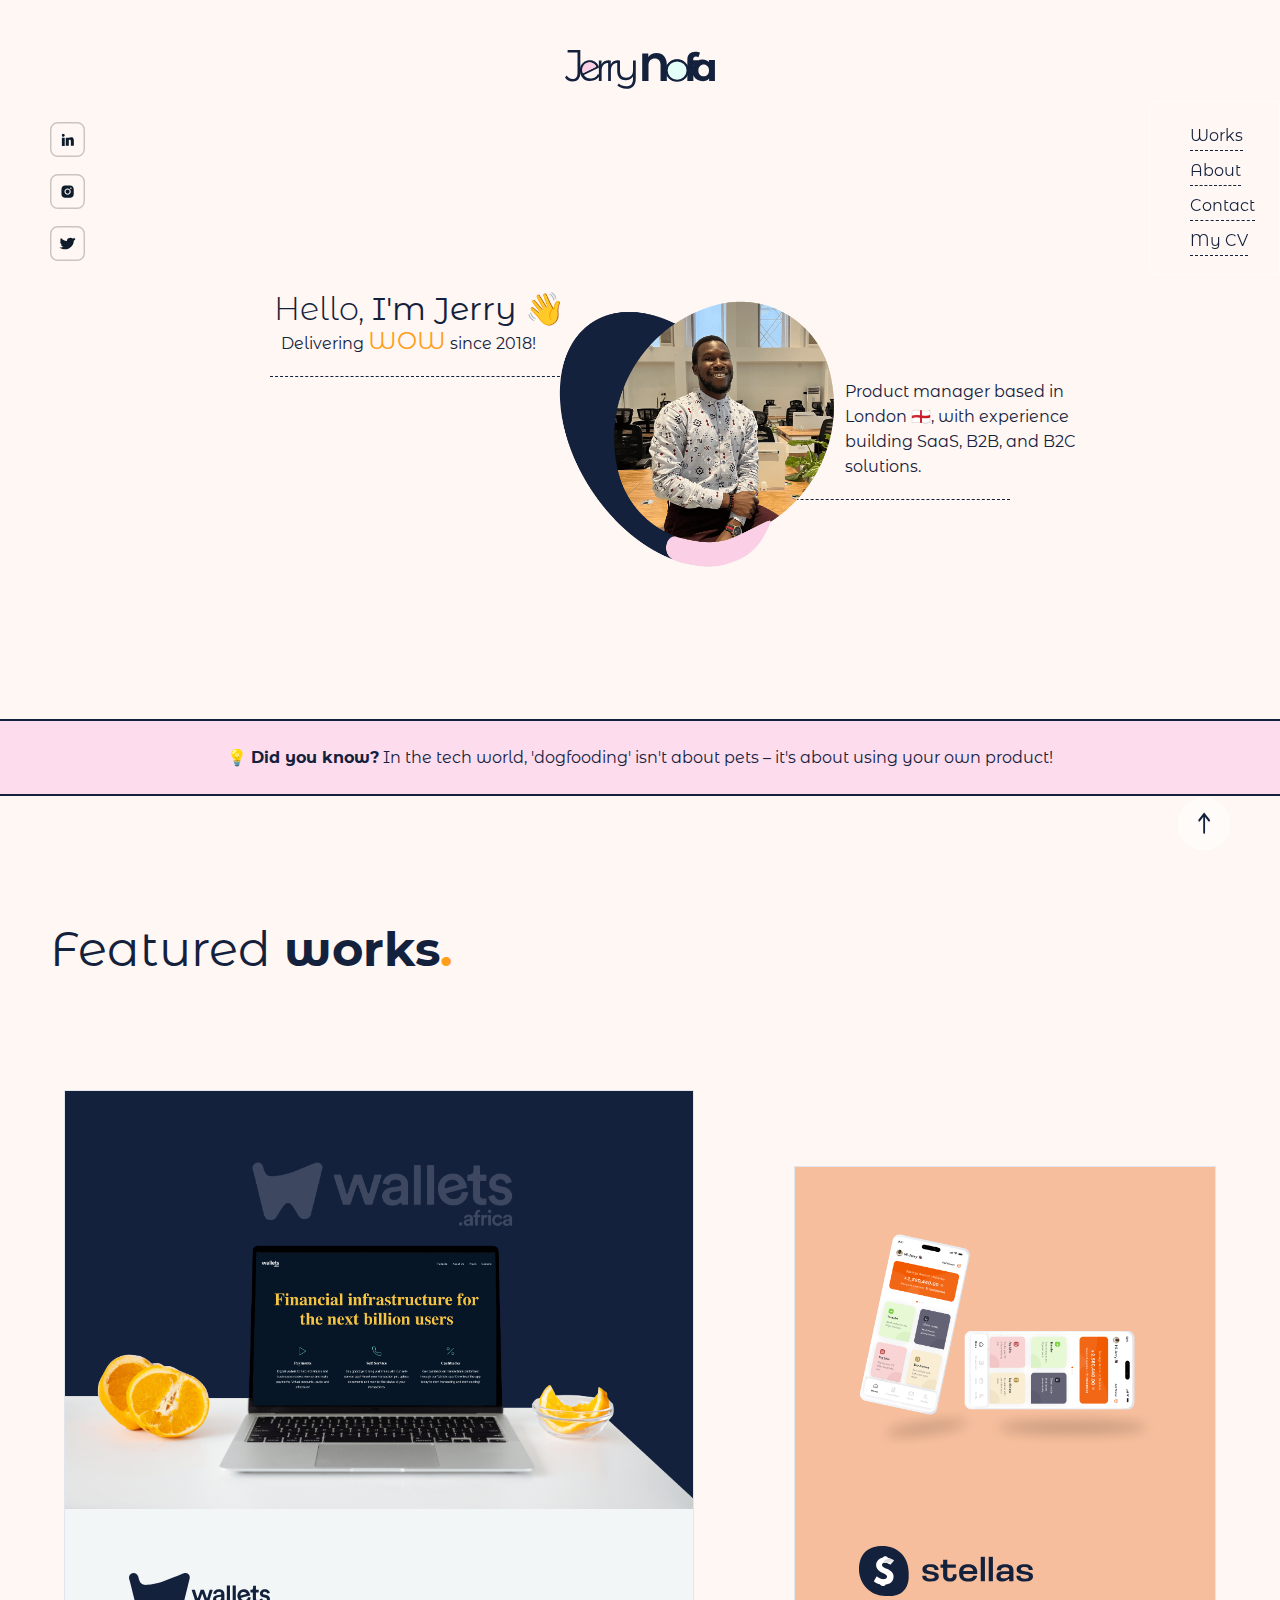
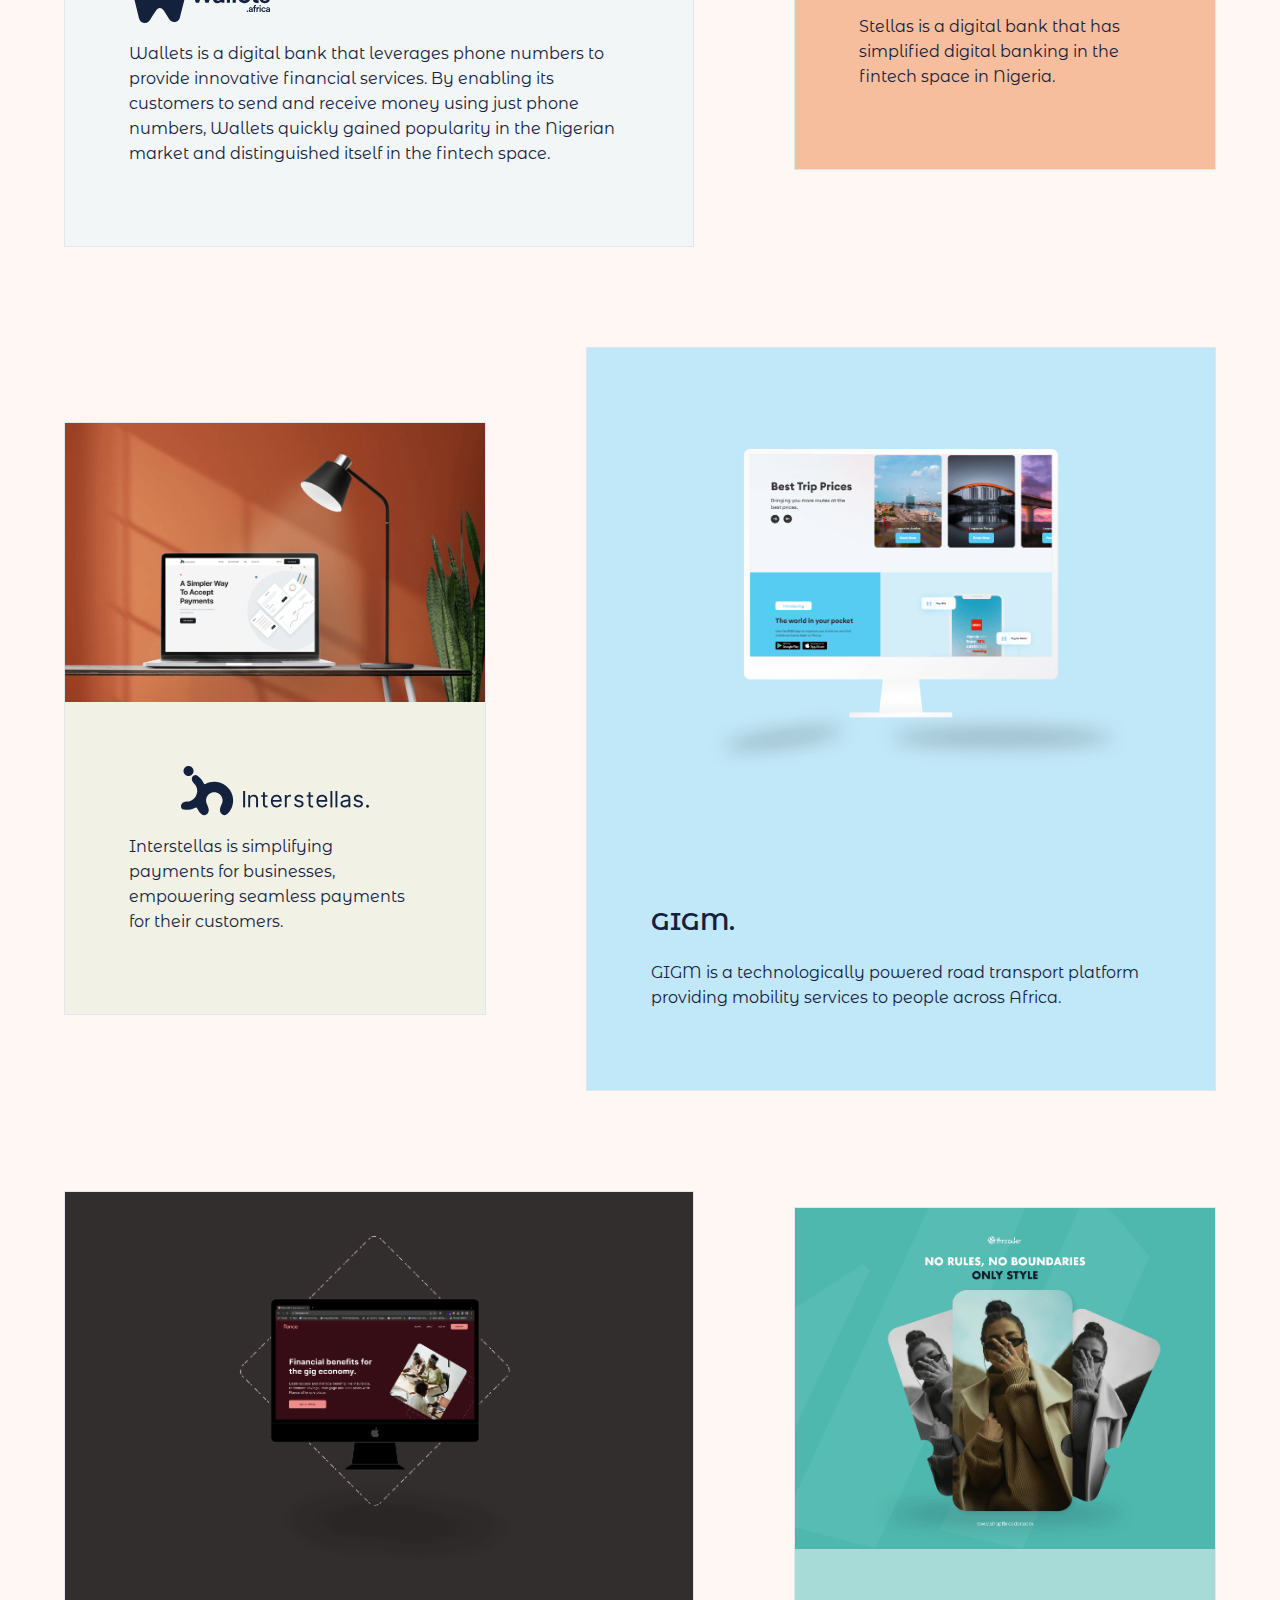
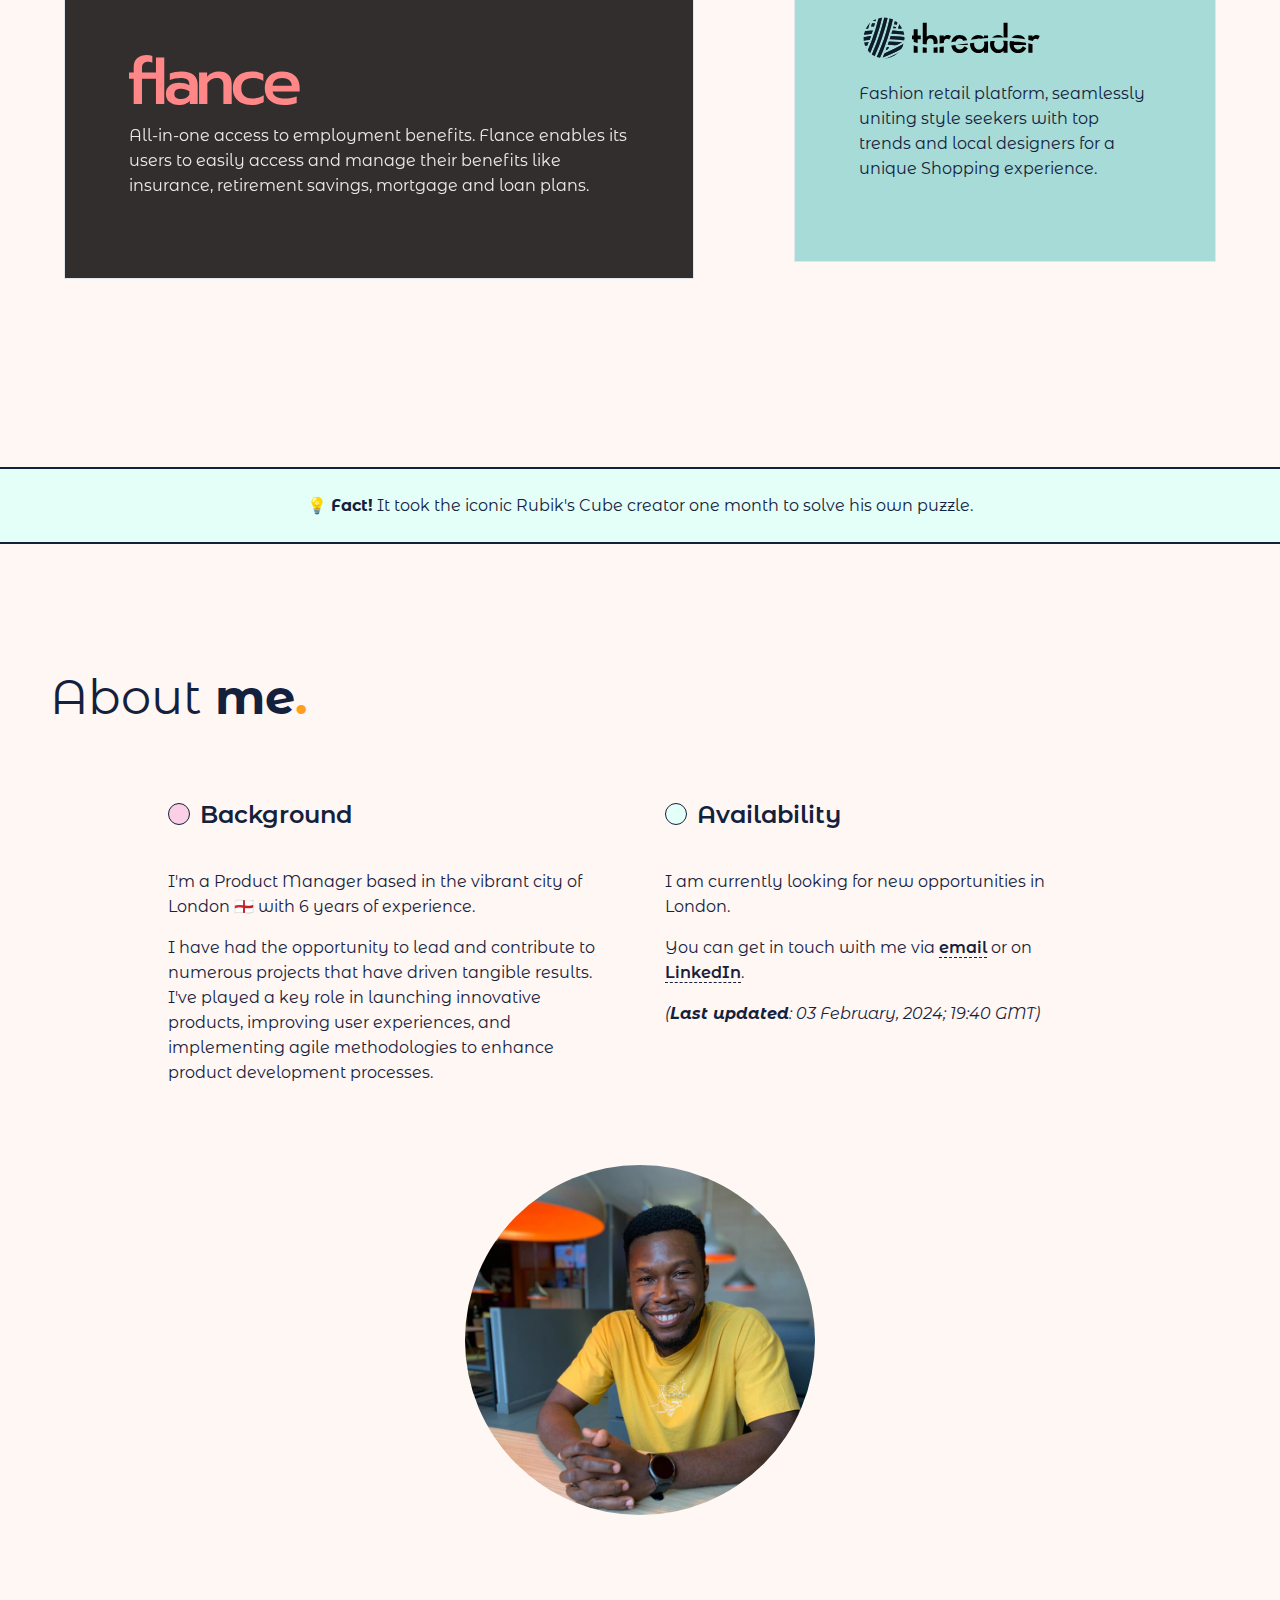
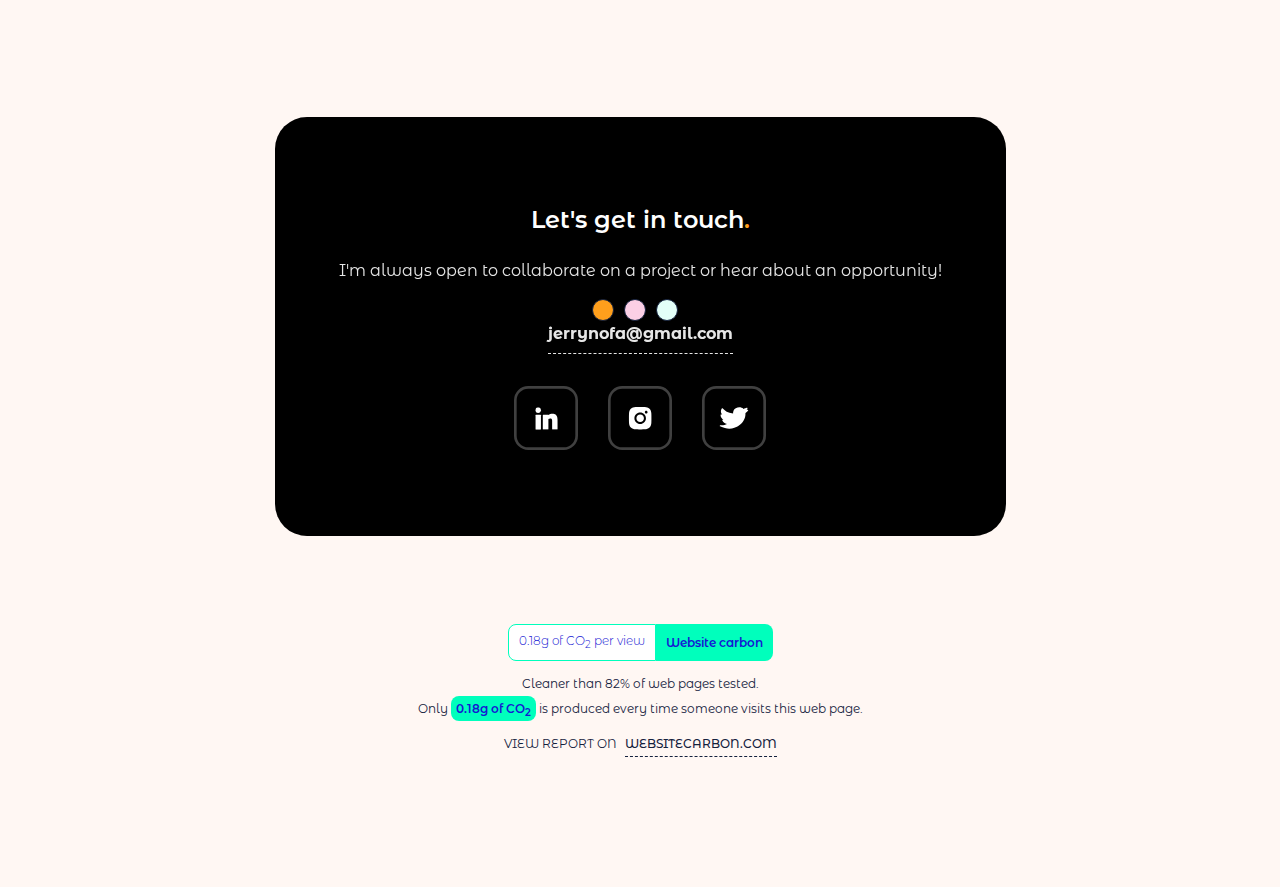
==== commit 51d16629: "Add files via upload" ====
--- a/index.html
+++ b/index.html
@@ -334,7 +334,7 @@
                     <h3 class="m-heading">Background</h3>
                 </div>
                 <div class="about-text">
-                    <p class="p-text">I'm a Product Manager based in the vibrant city of London 🏴󠁧󠁢󠁥󠁮󠁧󠁿 with over 5 years of experience in the digital technology.</p>
+                    <p class="p-text">I'm a Product Manager based in the vibrant city of London 🏴󠁧󠁢󠁥󠁮󠁧󠁿 with 6 years of experience.</p>
 
                     <p class="p-text">I have had the opportunity to lead and contribute to numerous projects that have driven tangible results. I've played a key role in launching innovative products, improving user experiences, and implementing agile methodologies to enhance product development processes.</p>
                 </div>
@@ -346,11 +346,11 @@
                 </div>
                 
                 <div class="about-text">
-                    <p class="p-text">I recently relocated to London from Lagos, Nigeria 🇳🇬 after beign awarded the UK 🇬🇧 Global Talent Visa. I'm currently looking for new opportunities in London.</p>
+                    <p class="p-text">I am currently looking for new opportunities in London.</p>
     
-                    <p class="p-text">You can get in touch with me via <a class="nav-link p-text" href="">email</a> or on <a class="nav-link p-text" href="https://www.linkedin.com/in/jerrynofa/" target="_blank">LinkedIn</a>.</p>
-                    
-                    <p class="p-text"><em>(<strong>Last updated</strong>: October 16, 2023; 16:40 BST)</em></p>
+                    <p class="p-text">You can get in touch with me via <a class="nav-link p-text" href="#contact">email</a> or on <a class="nav-link p-text" href="https://www.linkedin.com/in/jerrynofa/" target="_blank">LinkedIn</a>.</p>
+                    
+                    <p class="p-text"><em>(<strong>Last updated</strong>: 03 February, 2024; 19:40 GMT)</em></p>
                 </div>
             </div>
         </div>
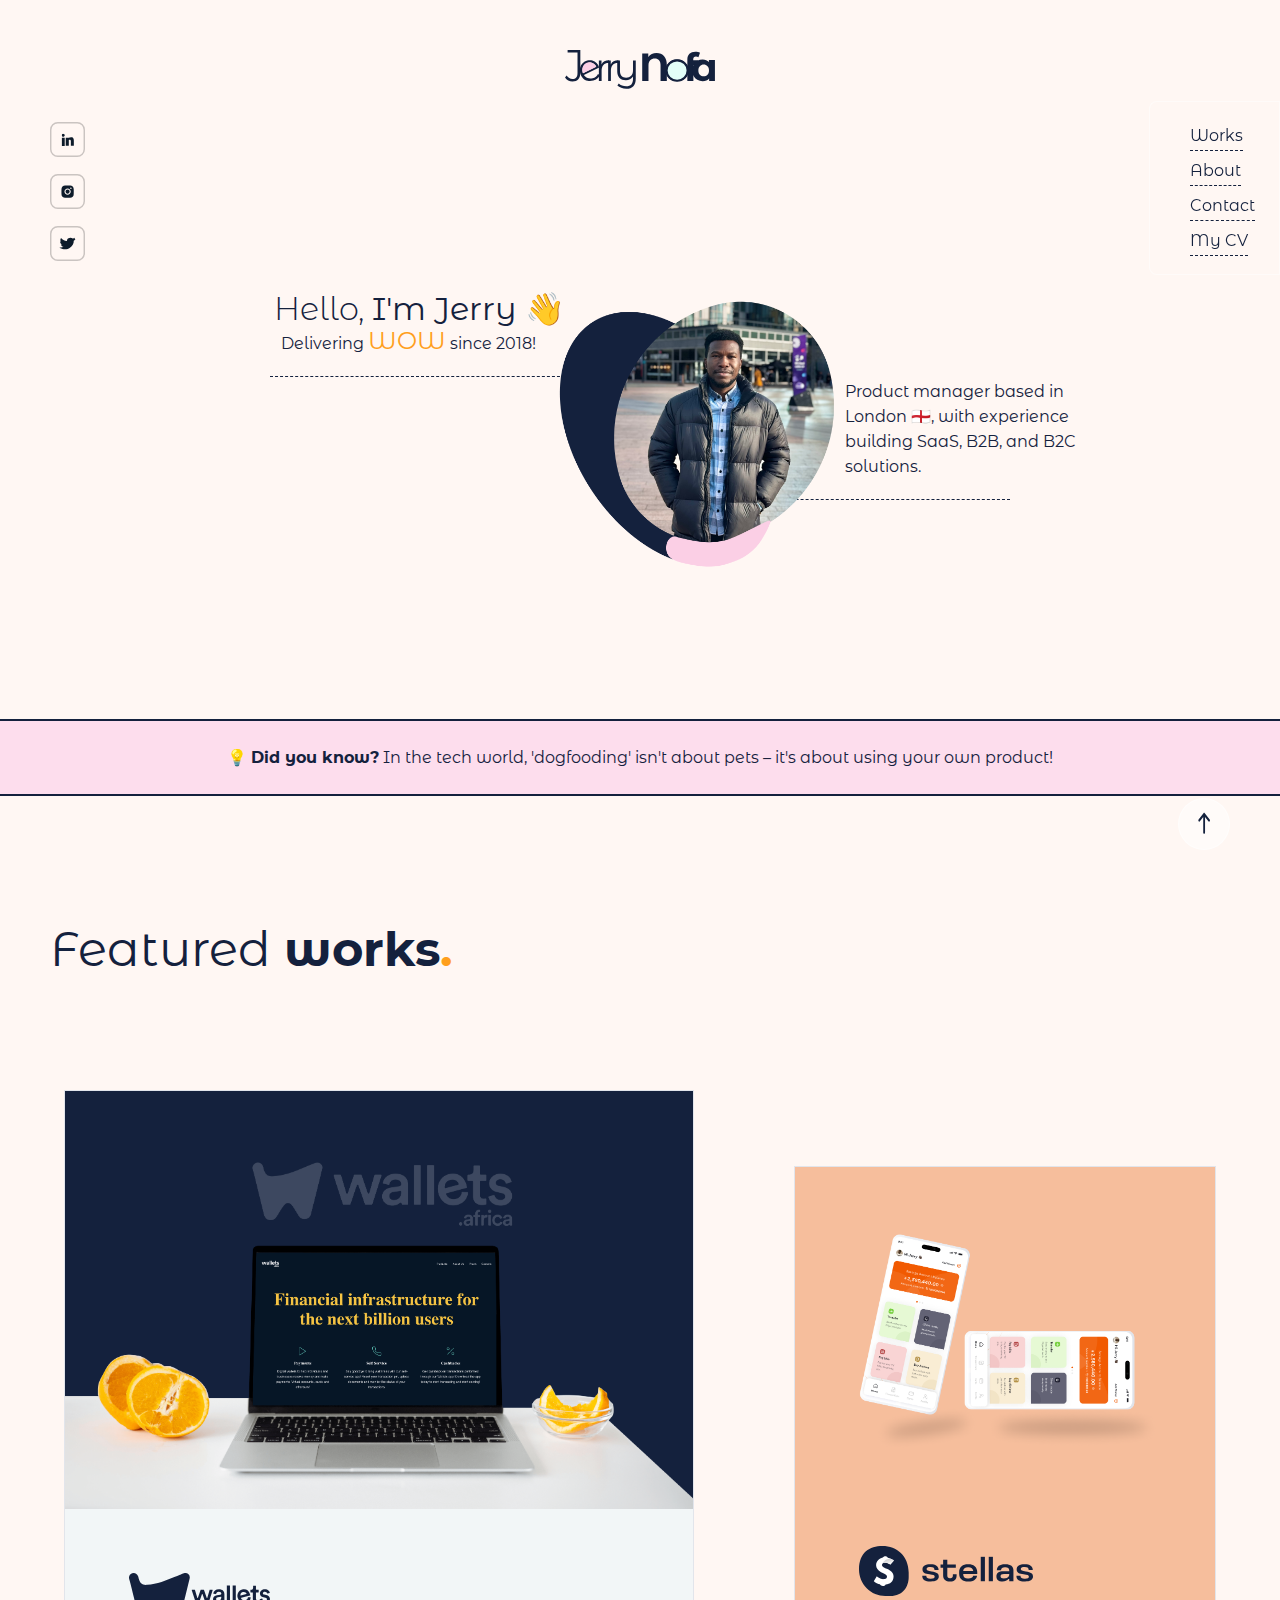
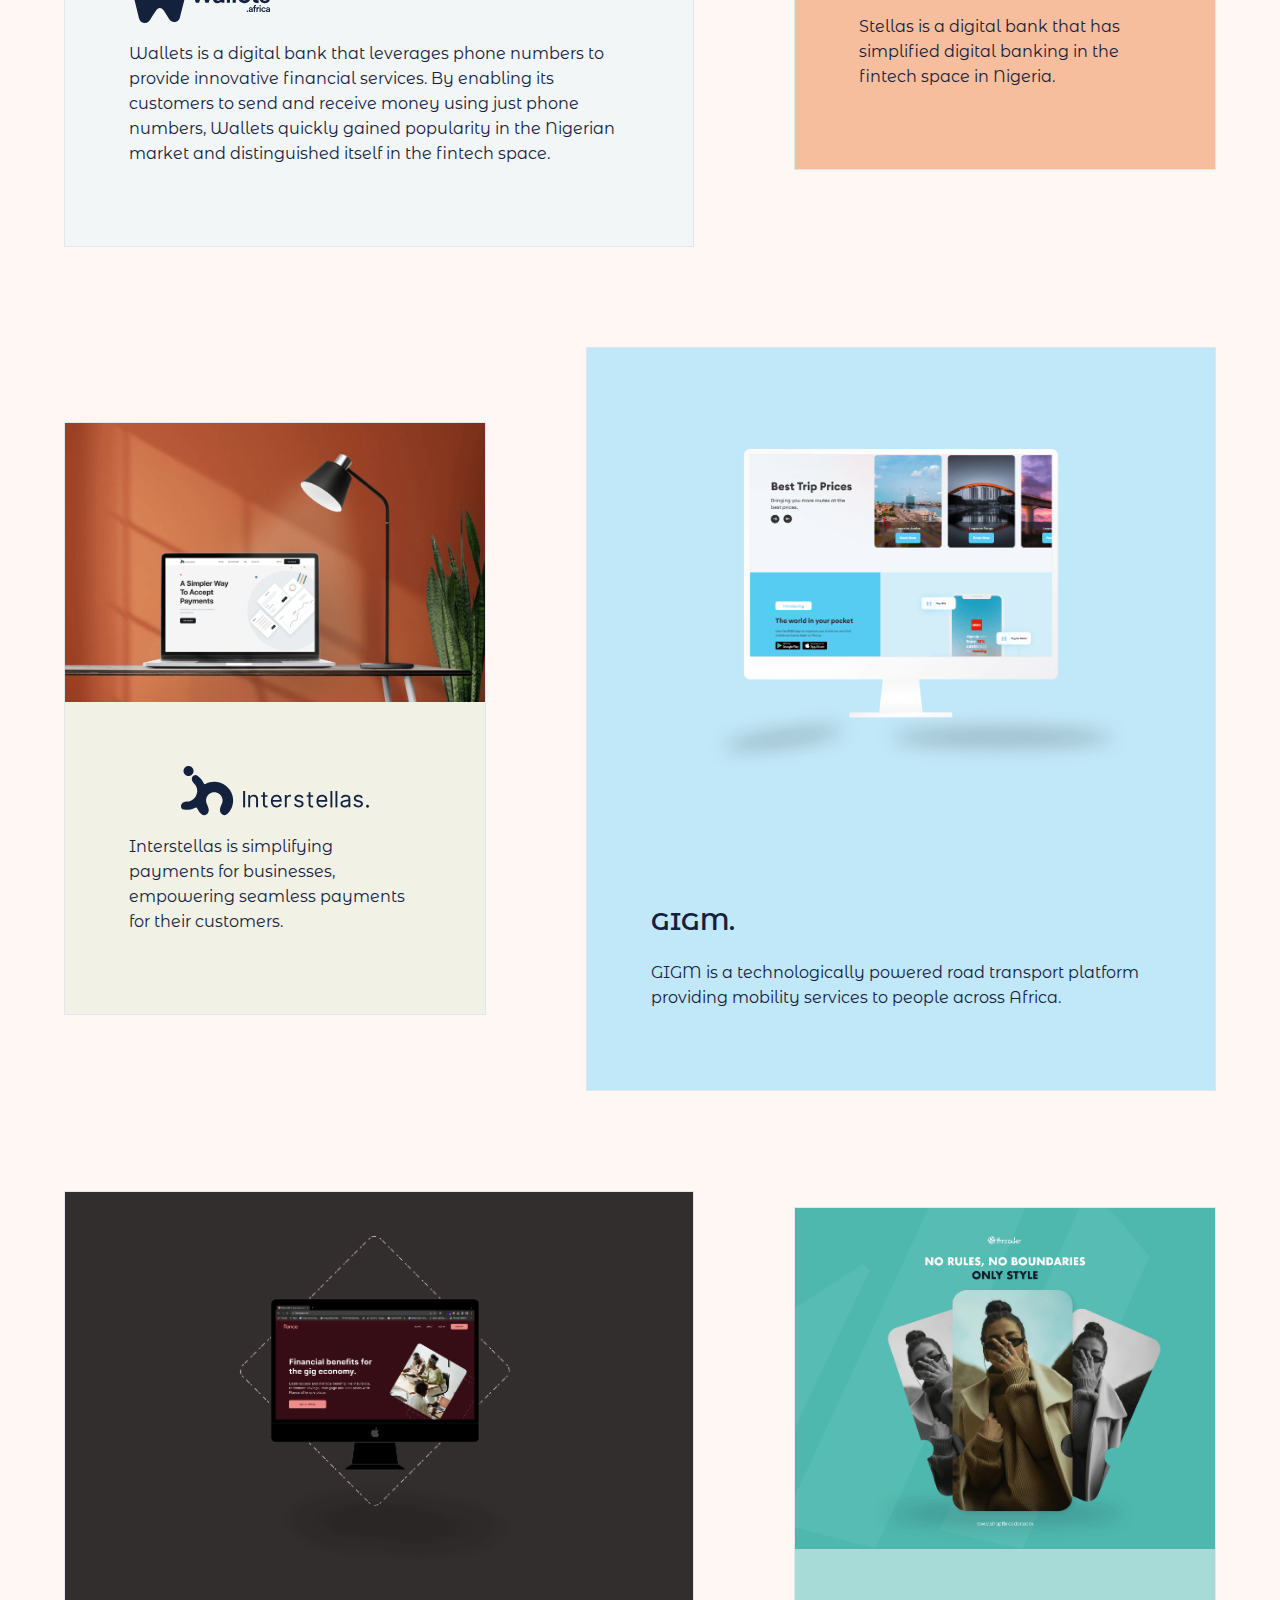
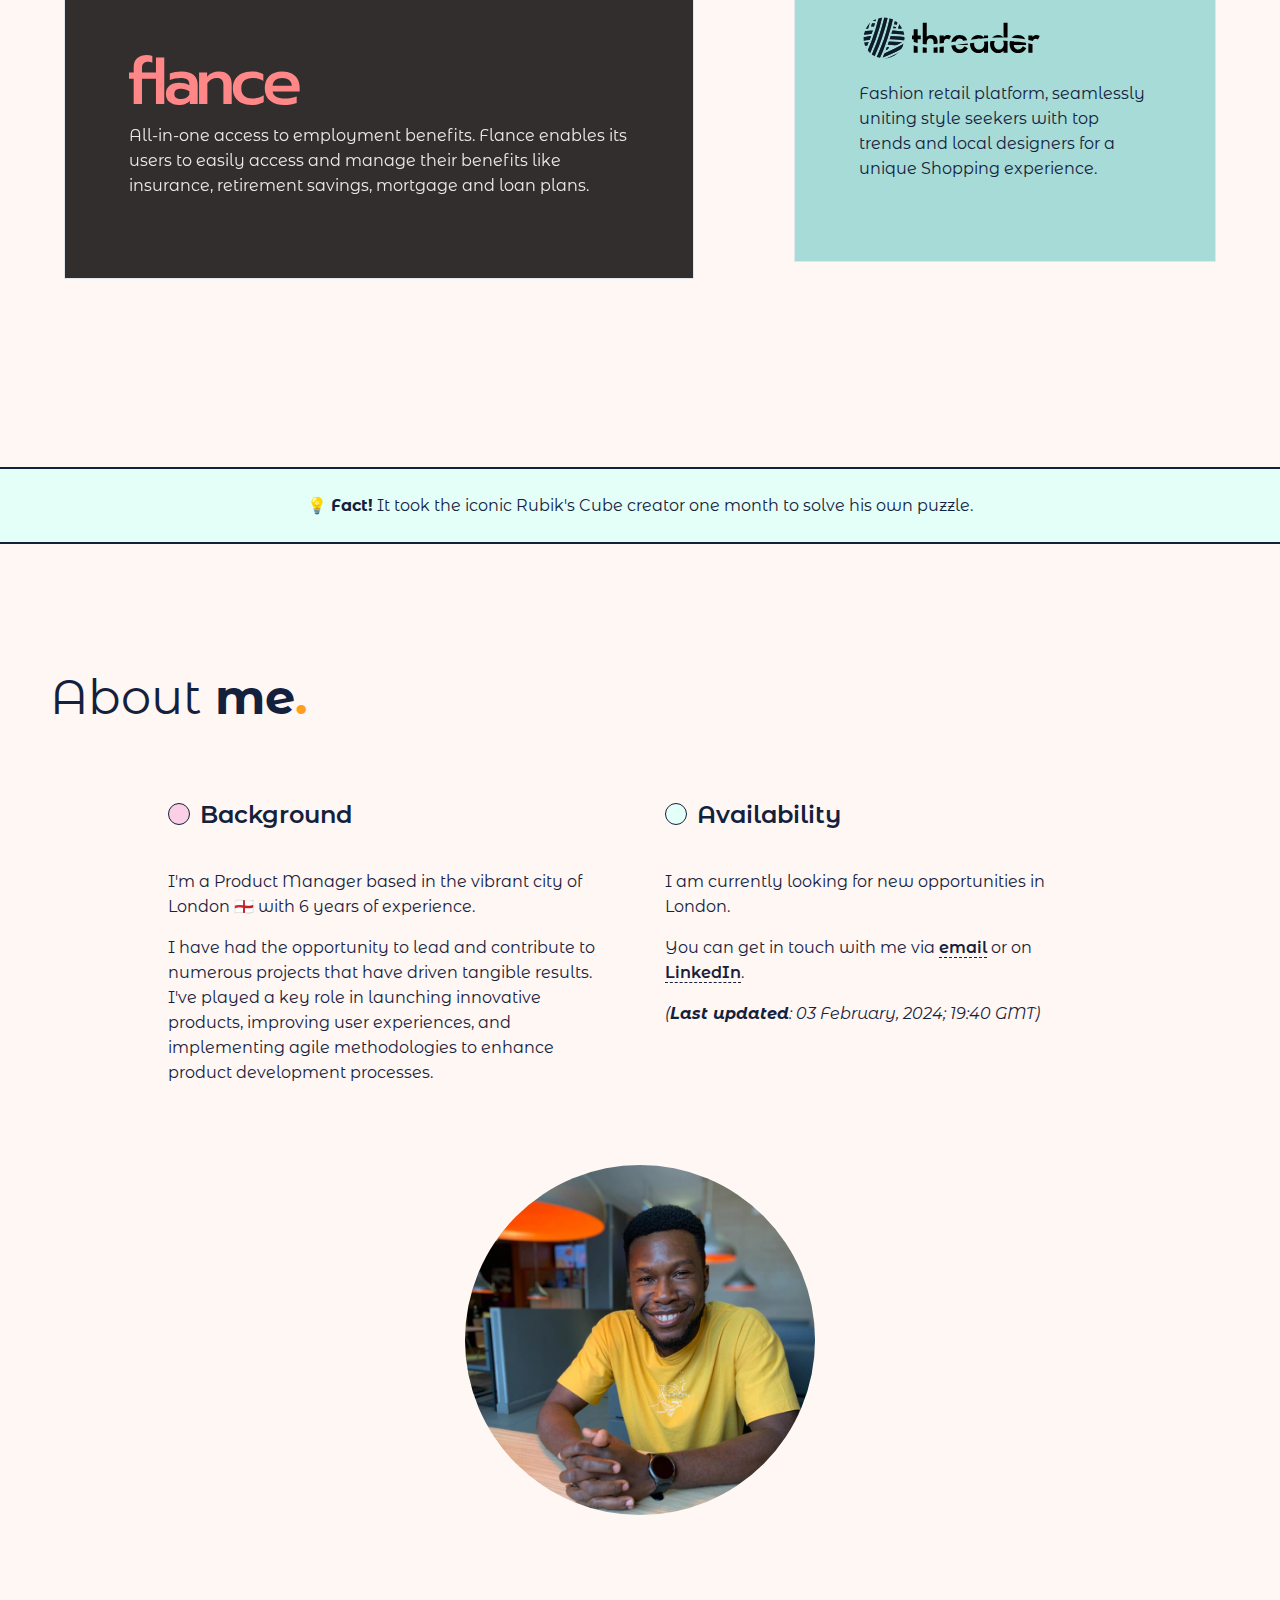
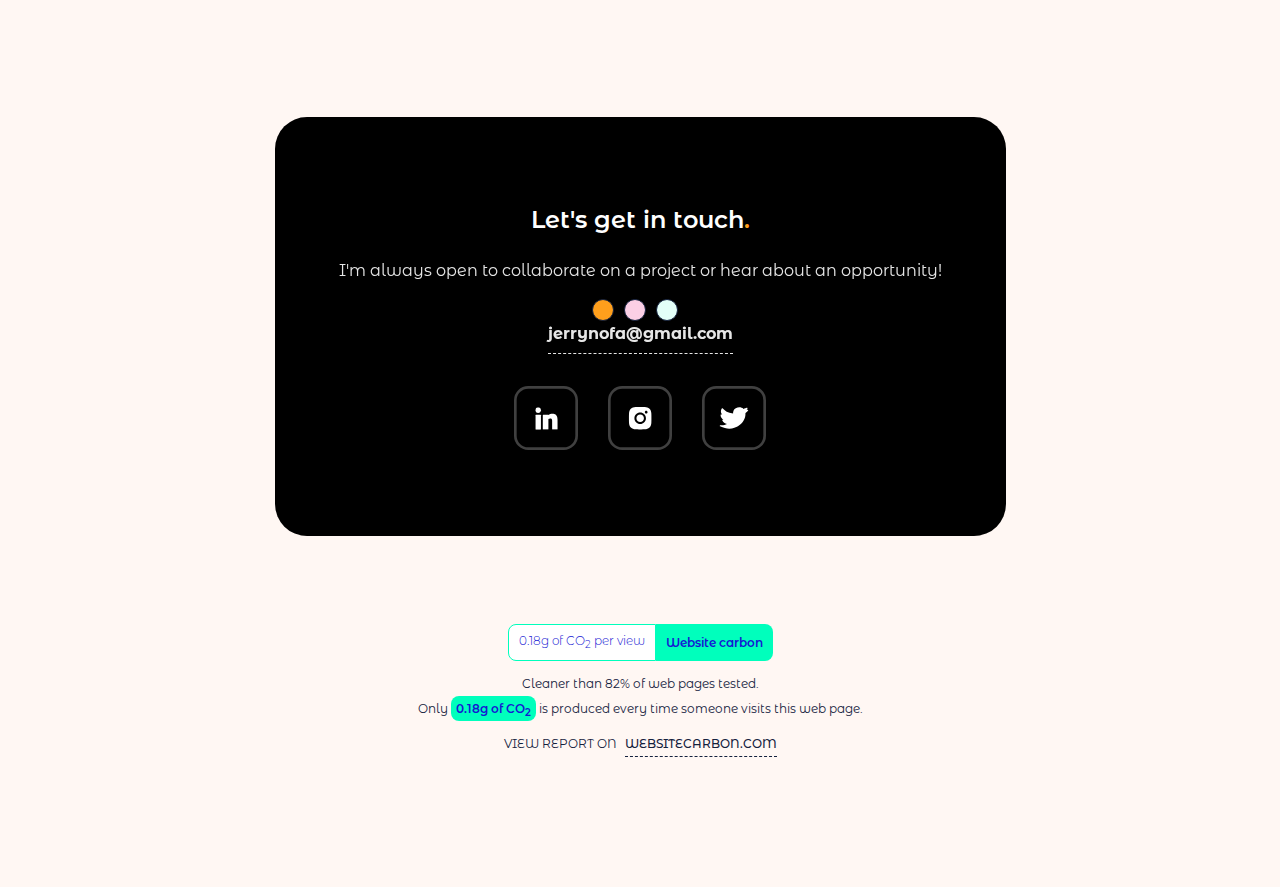
==== commit fcd49ed8: "Add files via upload" ====
--- a/index.html
+++ b/index.html
@@ -76,7 +76,7 @@
                 <p class="p-text wow-top ">Delivering <span>WOW</span> since 2018!</p>
             </div>
             <div class="hero-img">
-                <a><img src="jerry-img10.png" alt=""></a>
+                <a><img src="jerry-img11.png" alt=""></a>
                 
             </div>
             <div class="sub-text">
